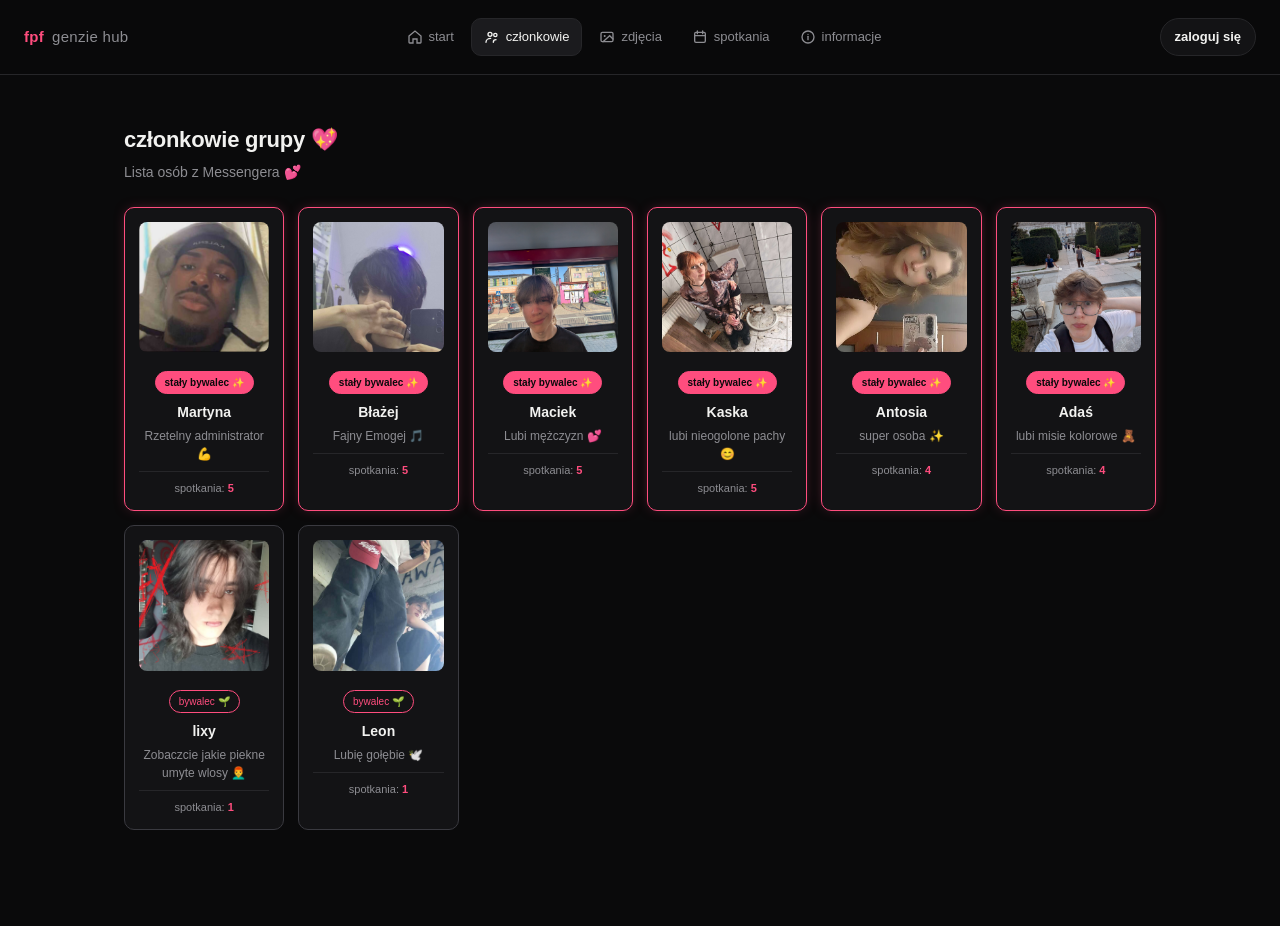
==== czlonkowie.html @ f15c3393 "Change member name from 'Antoni' to 'Leon'" ====
<!DOCTYPE html>
<html lang="pl">
<head>
<meta charset="UTF-8">
<meta name="viewport" content="width=device-width, initial-scale=1.0">
<title>Członkowie — Genzie Hub</title>
<link rel="stylesheet" href="main.css">
</head>
<body oncontextmenu="return false" ondragstart="return false">
  <div id="kod-modal" onclick="zamknijKodModal()">
    <div class="kod-box" onclick="event.stopPropagation()">
      <h3><svg viewBox="0 0 24 24" fill="none" stroke="currentColor" stroke-width="2" stroke-linecap="round"><rect x="5" y="11" width="14" height="10" rx="2"/><path d="M8 11V8a4 4 0 0 1 8 0v3"/></svg> zablokowane</h3>
      <p>Wpisz kod, żeby zobaczyć to zdjęcie.</p>
      <input type="text" id="kod-input" maxlength="4" inputmode="numeric" placeholder="••••" onkeydown="if(event.key==='Enter') sprawdzKod()">
      <div class="kod-error" id="kod-error"></div>
      <div class="kod-btns">
        <button class="btn-anuluj" onclick="zamknijKodModal()">anuluj</button>
        <button class="btn-ok" onclick="sprawdzKod()">odblokuj</button>
      </div>
    </div>
  </div>

  <div id="lightbox" onclick="closeLightbox()">
    <img id="lightbox-img" src="" onclick="event.stopPropagation()" oncontextmenu="return false" draggable="false">
  </div>

  <div class="topbar" id="topbar">
    <div class="logo"><span class="logo-mark">fpf</span><span class="logo-name">genzie hub</span></div>
    <div class="nav-pills" id="navPills">
      <a href="index.html" class="nav-link"><svg viewBox="0 0 24 24" fill="none" stroke="currentColor" stroke-width="2" stroke-linecap="round"><path d="M3 10.5L12 3l9 7.5V20a1 1 0 0 1-1 1h-5v-6H9v6H4a1 1 0 0 1-1-1z"/></svg>start</a>
      <a href="czlonkowie.html" class="nav-link active"><svg viewBox="0 0 24 24" fill="none" stroke="currentColor" stroke-width="2" stroke-linecap="round"><circle cx="9" cy="8" r="3"/><circle cx="17" cy="9" r="2.5"/><path d="M3 20c0-3.3 3.1-6 7-6"/><path d="M14 20c0-2.2 1.8-4 4-4"/></svg>członkowie</a>
      <a href="galeria.html" class="nav-link"><svg viewBox="0 0 24 24" fill="none" stroke="currentColor" stroke-width="2" stroke-linecap="round"><rect x="3" y="5" width="18" height="14" rx="2"/><circle cx="8.5" cy="10.5" r="1.5" fill="currentColor" stroke="none"/><path d="M21 15l-5-5L6 19"/></svg>zdjęcia</a>
      <a href="spotkania.html" class="nav-link"><svg viewBox="0 0 24 24" fill="none" stroke="currentColor" stroke-width="2" stroke-linecap="round"><rect x="4" y="5" width="16" height="15" rx="2"/><path d="M8 3v4M16 3v4M4 10h16"/></svg>spotkania</a>
      <a href="informacje.html" class="nav-link"><svg viewBox="0 0 24 24" fill="none" stroke="currentColor" stroke-width="2" stroke-linecap="round"><circle cx="12" cy="12" r="9"/><path d="M12 11v5"/><circle cx="12" cy="8" r="1" fill="currentColor" stroke="none"/></svg>informacje</a>
    </div>
    <span id="auth-pill" class="auth-pill">zaloguj się</span>
  </div>

  <div class="page-wrap">

    <div id="kim-jestesmy" class="page page-content active gated-page">
      <h2>członkowie grupy 💖</h2>
      <p>Lista osób z Messengera 💕</p>
      <div id="gated-real-content">
        <!-- Liczba w <strong> pod każdą osobą to liczba spotkań — zmień ręcznie na właściwą -->
        <div class="members-grid">
        <div class="member-card">
          <img src="osoba1.jpg" alt="Członek" draggable="false" onerror="this.src='data:image/svg+xml;charset=UTF-8,%3Csvg%20xmlns%3D%22http%3A%2F%2Fwww.w3.org%2F2000%2Fsvg%22%20width%3D%22150%22%20height%3D%22150%22%3E%3Crect%20width%3D%22150%22%20height%3D%22150%22%20fill%3D%22%236df0c2%22%2F%3E%3Ctext%20x%3D%2250%25%22%20y%3D%2250%25%22%20dominant-baseline%3D%22middle%22%20text-anchor%3D%22middle%22%20fill%3D%22%232b1642%22%20font-size%3D%2240%22%3E%3F%3C%2Ftext%3E%3C%2Fsvg%3E'">
          <h3>Martyna</h3>
          <p>Rzetelny administrator 💪</p>
          <p class="meeting-count">spotkania: <strong>5</strong></p>
        </div>
        <div class="member-card">
          <img src="osoba2.jpg" alt="Członek" draggable="false" onerror="this.src='data:image/svg+xml;charset=UTF-8,%3Csvg%20xmlns%3D%22http%3A%2F%2Fwww.w3.org%2F2000%2Fsvg%22%20width%3D%22150%22%20height%3D%22150%22%3E%3Crect%20width%3D%22150%22%20height%3D%22150%22%20fill%3D%22%236df0c2%22%2F%3E%3Ctext%20x%3D%2250%25%22%20y%3D%2250%25%22%20dominant-baseline%3D%22middle%22%20text-anchor%3D%22middle%22%20fill%3D%22%232b1642%22%20font-size%3D%2240%22%3E%3F%3C%2Ftext%3E%3C%2Fsvg%3E'">
          <h3>Błażej</h3>
          <p>Fajny Emogej 🎵</p>
          <p class="meeting-count">spotkania: <strong>5</strong></p>
        </div>
        <div class="member-card">
          <img src="osoba3.jpg" alt="Członek" draggable="false" onerror="this.src='data:image/svg+xml;charset=UTF-8,%3Csvg%20xmlns%3D%22http%3A%2F%2Fwww.w3.org%2F2000%2Fsvg%22%20width%3D%22150%22%20height%3D%22150%22%3E%3Crect%20width%3D%22150%22%20height%3D%22150%22%20fill%3D%22%236df0c2%22%2F%3E%3Ctext%20x%3D%2250%25%22%20y%3D%2250%25%22%20dominant-baseline%3D%22middle%22%20text-anchor%3D%22middle%22%20fill%3D%22%232b1642%22%20font-size%3D%2240%22%3E%3F%3C%2Ftext%3E%3C%2Fsvg%3E'">
          <h3>Antosia</h3>
          <p>super osoba ✨</p>
          <p class="meeting-count">spotkania: <strong>4</strong></p>
        </div>
        <div class="member-card">
          <img src="osoba4.jpg" alt="Członek" draggable="false" onerror="this.src='data:image/svg+xml;charset=UTF-8,%3Csvg%20xmlns%3D%22http%3A%2F%2Fwww.w3.org%2F2000%2Fsvg%22%20width%3D%22150%22%20height%3D%22150%22%3E%3Crect%20width%3D%22150%22%20height%3D%22150%22%20fill%3D%22%236df0c2%22%2F%3E%3Ctext%20x%3D%2250%25%22%20y%3D%2250%25%22%20dominant-baseline%3D%22middle%22%20text-anchor%3D%22middle%22%20fill%3D%22%232b1642%22%20font-size%3D%2240%22%3E%3F%3C%2Ftext%3E%3C%2Fsvg%3E'">
          <h3>Adaś</h3>
          <p>lubi misie kolorowe 🧸</p>
          <p class="meeting-count">spotkania: <strong>4</strong></p>
        </div>
        <div class="member-card">
          <img src="osoba5.jpg" alt="Członek" draggable="false" onerror="this.src='data:image/svg+xml;charset=UTF-8,%3Csvg%20xmlns%3D%22http%3A%2F%2Fwww.w3.org%2F2000%2Fsvg%22%20width%3D%22150%22%20height%3D%22150%22%3E%3Crect%20width%3D%22150%22%20height%3D%22150%22%20fill%3D%22%236df0c2%22%2F%3E%3Ctext%20x%3D%2250%25%22%20y%3D%2250%25%22%20dominant-baseline%3D%22middle%22%20text-anchor%3D%22middle%22%20fill%3D%22%232b1642%22%20font-size%3D%2240%22%3E%3F%3C%2Ftext%3E%3C%2Fsvg%3E'">
          <h3>Maciek</h3>
          <p>Lubi mężczyzn 💕</p>
          <p class="meeting-count">spotkania: <strong>5</strong></p>
        </div>
        <div class="member-card">
          <img src="osoba6.jpg" alt="Członek" draggable="false" onerror="this.src='data:image/svg+xml;charset=UTF-8,%3Csvg%20xmlns%3D%22http%3A%2F%2Fwww.w3.org%2F2000%2Fsvg%22%20width%3D%22150%22%20height%3D%22150%22%3E%3Crect%20width%3D%22150%22%20height%3D%22150%22%20fill%3D%22%236df0c2%22%2F%3E%3Ctext%20x%3D%2250%25%22%20y%3D%2250%25%22%20dominant-baseline%3D%22middle%22%20text-anchor%3D%22middle%22%20fill%3D%22%232b1642%22%20font-size%3D%2240%22%3E%3F%3C%2Ftext%3E%3C%2Fsvg%3E'">
          <h3>Kaska</h3>
          <p>lubi nieogolone pachy 😊</p>
          <p class="meeting-count">spotkania: <strong>5</strong></p>
        </div>
        <div class="member-card">
          <img src="osoba7.jpg" alt="Członek" draggable="false" onerror="this.src='data:image/svg+xml;charset=UTF-8,%3Csvg%20xmlns%3D%22http%3A%2F%2Fwww.w3.org%2F2000%2Fsvg%22%20width%3D%22150%22%20height%3D%22150%22%3E%3Crect%20width%3D%22150%22%20height%3D%22150%22%20fill%3D%22%236df0c2%22%2F%3E%3Ctext%20x%3D%2250%25%22%20y%3D%2250%25%22%20dominant-baseline%3D%22middle%22%20text-anchor%3D%22middle%22%20fill%3D%22%232b1642%22%20font-size%3D%2240%22%3E%3F%3C%2Ftext%3E%3C%2Fsvg%3E'">
          <h3>lixy</h3>
          <p>Zobaczcie jakie piekne umyte wlosy 👨‍🦰</p>
          <p class="meeting-count">spotkania: <strong>1</strong></p>
        </div>
        <div class="member-card">
          <img src="osoba8.jpg" alt="Członek" draggable="false" onerror="this.src='data:image/svg+xml;charset=UTF-8,%3Csvg%20xmlns%3D%22http%3A%2F%2Fwww.w3.org%2F2000%2Fsvg%22%20width%3D%22150%22%20height%3D%22150%22%3E%3Crect%20width%3D%22150%22%20height%3D%22150%22%20fill%3D%22%236df0c2%22%2F%3E%3Ctext%20x%3D%2250%25%22%20y%3D%2250%25%22%20dominant-baseline%3D%22middle%22%20text-anchor%3D%22middle%22%20fill%3D%22%232b1642%22%20font-size%3D%2240%22%3E%3F%3C%2Ftext%3E%3C%2Fsvg%3E'">
          <h3>Leon</h3>
          <p>Lubię gołębie 🕊️</p>
          <p class="meeting-count">spotkania: <strong>1</strong></p>
        </div>
        </div>
      </div>
    </div>

  </div>

  <script>
    const topbar = document.getElementById('topbar');
    const SCROLL_THRESHOLD = 40;

    function updateTopbarOnScroll(){
      if (window.scrollY > SCROLL_THRESHOLD) {
        topbar.classList.add('collapsed');
      } else {
        topbar.classList.remove('collapsed');
      }
    }
    window.addEventListener('scroll', updateTopbarOnScroll, { passive: true });
    updateTopbarOnScroll();

    // ---- rangi zależne od liczby spotkań: im więcej, tym dziwniej ----
    const RANGI = [
      { min: 0,  klasa: 'tier-0', tytul: null },
      { min: 1,  klasa: 'tier-1', tytul: 'bywalec 🌱' },
      { min: 3,  klasa: 'tier-2', tytul: 'stały bywalec ✨' },
      { min: 6,  klasa: 'tier-3', tytul: 'weteran 🔥' },
      { min: 10, klasa: 'tier-4', tytul: 'legenda grupy 👑' },
      { min: 15, klasa: 'tier-5', tytul: 'istota ponadwymiarowa 👽' },
    ];

    function ustalRange(liczba) {
      let wynik = RANGI[0];
      for (const r of RANGI) if (liczba >= r.min) wynik = r;
      return wynik;
    }

    // ---- sortowanie: najwięcej spotkań na początku, najmniej na końcu ----
    const membersGrid = document.querySelector('.members-grid');
    if (membersGrid) {
      const posortowaneKarty = Array.from(membersGrid.querySelectorAll('.member-card')).sort((a, b) => {
        const la = parseInt(a.querySelector('.meeting-count strong')?.textContent, 10) || 0;
        const lb = parseInt(b.querySelector('.meeting-count strong')?.textContent, 10) || 0;
        return lb - la; // malejąco
      });
      posortowaneKarty.forEach(card => membersGrid.appendChild(card));
    }

    document.querySelectorAll('.member-card').forEach(card => {
      const strong = card.querySelector('.meeting-count strong');
      const liczba = strong ? (parseInt(strong.textContent, 10) || 0) : 0;
      const ranga = ustalRange(liczba);
      card.classList.add(ranga.klasa);
      if (ranga.tytul) {
        const badge = document.createElement('span');
        badge.className = 'badge';
        badge.textContent = ranga.tytul;
        card.querySelector('h3').insertAdjacentElement('beforebegin', badge);
      }
    });

    document.querySelectorAll('img').forEach(img => {
      img.setAttribute('draggable', 'false');
      img.addEventListener('contextmenu', e => e.preventDefault());
      img.addEventListener('dragstart', e => e.preventDefault());
    });

    document.addEventListener('contextmenu', function(e){
      if (e.target.tagName === 'IMG') e.preventDefault();
    });

    document.addEventListener('keydown', function(e){
      if ((e.ctrlKey || e.metaKey) && (e.key === 's' || e.key === 'S' || e.key === 'u' || e.key === 'U')) {
        e.preventDefault();
      }
    });

    // ---- kółko ładowania na zdjęciach, dopóki się nie wczytają ----
    function dodajSpinnery(root) {
      (root || document).querySelectorAll('img:not([data-spinner-done])').forEach(img => {
        img.setAttribute('data-spinner-done', '1');
        if (img.complete && img.naturalWidth > 0) return;
        const wrap = document.createElement('span');
        wrap.className = 'img-spin-wrap';
        img.parentNode.insertBefore(wrap, img);
        const spin = document.createElement('span');
        spin.className = 'img-spin';
        wrap.appendChild(spin);
        wrap.appendChild(img);
        img.classList.add('img-fading');
        function gotowe(){
          spin.remove();
          img.classList.add('img-loaded');
        }
        img.addEventListener('load', gotowe, { once: true });
        img.addEventListener('error', gotowe, { once: true });
      });
    }
    dodajSpinnery();
  </script>
  <script src="https://cdn.jsdelivr.net/npm/@supabase/supabase-js@2"></script>
  <script src="supabase-config.js"></script>
  <script src="auth.js"></script>
</body>
</html>
---- main.css ----
/* ===== Genzie Hub — minimal / black ===== */

:root{
  --bg: #0a0a0b;
  --surface: #131315;
  --surface-2: #1b1b1e;
  --line: #262629;
  --text: #f2f2f0;
  --muted: #8d8d92;
  --accent: #ff4d7e;
  --accent-dim: #7a2740;
  --radius: 10px;
  --maxw: 1080px;
}

*{ box-sizing: border-box; }

html{ color-scheme: dark; }

body{
  margin: 0;
  background: var(--bg);
  color: var(--text);
  font-family: -apple-system, BlinkMacSystemFont, "Segoe UI", Roboto, "Helvetica Neue", Arial, sans-serif;
  -webkit-font-smoothing: antialiased;
  line-height: 1.5;
}

a{ color: inherit; text-decoration: none; }
ul{ padding-left: 1.2em; }

/* ---------- topbar ---------- */
.topbar{
  position: sticky;
  top: 0;
  z-index: 40;
  display: flex;
  align-items: center;
  justify-content: space-between;
  gap: 16px;
  padding: 18px 24px;
  background: rgba(10,10,11,.85);
  backdrop-filter: blur(8px);
  border-bottom: 1px solid var(--line);
  transition: padding .2s ease;
}
.topbar.collapsed{ padding: 10px 24px; }

.logo{
  font-weight: 700;
  font-size: 15px;
  letter-spacing: .02em;
  display: flex;
  align-items: baseline;
  gap: 8px;
  white-space: nowrap;
}
.logo .logo-mark{
  color: var(--accent);
  font-weight: 800;
}
.logo .logo-name{ color: var(--muted); font-weight: 500; }

.nav-pills{
  display: flex;
  align-items: center;
  gap: 4px;
  flex-wrap: wrap;
}
.nav-link{
  display: flex;
  align-items: center;
  gap: 6px;
  padding: 8px 12px;
  border-radius: var(--radius);
  font-size: 13px;
  color: var(--muted);
  border: 1px solid transparent;
}
.nav-link svg{ width: 16px; height: 16px; flex-shrink: 0; }
.nav-link:hover{ color: var(--text); background: var(--surface); }
.nav-link.active{
  color: var(--text);
  background: var(--surface-2);
  border-color: var(--line);
}
.nav-link.locked{ opacity: .5; }
.nav-link.locked svg{ opacity: .7; }

/* auth pill */
.auth-pill{
  padding: 8px 14px;
  border-radius: 999px;
  font-size: 13px;
  font-weight: 600;
  border: 1px solid var(--line);
  background: var(--surface);
  cursor: pointer;
  color: var(--text);
  white-space: nowrap;
}
.auth-pill:hover{ border-color: var(--accent); }
.auth-pill.logged-in{
  display: flex;
  align-items: center;
  gap: 8px;
  color: var(--muted);
}
.auth-pill.logged-in .who{ color: var(--text); }
.auth-pill .pfp{
  width: 20px;
  height: 20px;
  border-radius: 50%;
  object-fit: cover;
  flex-shrink: 0;
}
.auth-pill .logout-x{
  color: var(--muted);
  font-weight: 500;
  border-left: 1px solid var(--line);
  padding-left: 8px;
  margin-left: 2px;
}
.auth-pill .logout-x:hover{ color: var(--accent); }

/* ---------- layout ---------- */
.page-wrap{
  max-width: var(--maxw);
  margin: 0 auto;
  padding: 48px 24px 96px;
}
.page{ display: none; }
.page.active{ display: block; }

h2{
  font-size: 22px;
  margin: 0 0 6px;
  letter-spacing: -.01em;
}
.page-content p{ color: var(--muted); margin: 0 0 24px; font-size: 14px; }

/* ---------- home bento ---------- */
.bento{
  display: grid;
  grid-template-columns: repeat(6, 1fr);
  gap: 14px;
}
.tile{
  position: relative;
  grid-column: span 3;
  background: linear-gradient(180deg, var(--surface), var(--surface-2));
  border: 1px solid var(--line);
  border-radius: 16px;
  padding: 22px;
  display: flex;
  flex-direction: column;
  gap: 12px;
  min-height: 130px;
  cursor: pointer;
  overflow: hidden;
  transition: border-color .2s ease, transform .2s ease, box-shadow .2s ease;
}
.tile::before{
  content: "";
  position: absolute;
  inset: 0;
  background: radial-gradient(120px 80px at 15% 0%, rgba(255,77,126,.16), transparent 70%);
  opacity: 0;
  transition: opacity .2s ease;
  pointer-events: none;
}
.tile:hover{
  border-color: var(--accent);
  transform: translateY(-3px);
  box-shadow: 0 10px 26px -12px rgba(255,77,126,.45);
}
.tile:hover::before{ opacity: 1; }
.tile:active{ transform: translateY(-1px) scale(.99); }

.tile .icon-wrap{
  width: 40px;
  height: 40px;
  padding: 9px;
  border-radius: 12px;
  background: rgba(255,77,126,.12);
  color: var(--accent);
  box-sizing: border-box;
}
.tile .icon-wrap svg{ width: 100%; height: 100%; }
.tile .label{ font-weight: 700; font-size: 15px; letter-spacing: -.01em; }
.tile .sub{ font-size: 12px; color: var(--muted); }

/* akcenty kolorystyczne per platforma, żeby kafelki nie były identyczne */
.tile-g4 .icon-wrap{ background: rgba(43,87,151,.18); color: #6ea8ff; }
.tile-g5 .icon-wrap{
  background: linear-gradient(135deg, rgba(131,58,180,.2), rgba(253,29,29,.2));
  color: #ff6fa3;
}
.tile-g6 .icon-wrap{ background: rgba(255,255,255,.12); color: #f2f2f0; }
.tile-g7 .icon-wrap{ background: rgba(34,197,94,.16); color: #4ade80; }
.tile-g8 .icon-wrap{ background: rgba(255,184,77,.16); color: #ffb84d; }

.tile-g4, .tile-g5, .tile-g6{ grid-column: span 2; }
.tile-g7, .tile-g8{ grid-column: span 3; }

@media (max-width: 720px){
  .bento{ grid-template-columns: repeat(2, 1fr); gap: 12px; }
  .tile{ grid-column: span 2 !important; min-height: 110px; padding: 18px; }
  .tile-g4, .tile-g5, .tile-g6{ grid-column: span 1 !important; }
}

@media (max-width: 480px){
  .bento{ grid-template-columns: 1fr; gap: 10px; }
  .tile{ grid-column: span 1 !important; min-height: auto; padding: 16px; flex-direction: row; align-items: center; }
  .tile-g4, .tile-g5, .tile-g6{ grid-column: span 1 !important; }
  .tile .icon-wrap{ width: 34px; height: 34px; padding: 7px; flex-shrink: 0; }
  .tile .label{ font-size: 14px; }
  .tile .sub{ display: none; }
}

/* ---------- members ---------- */
.members-grid{
  display: grid;
  grid-template-columns: repeat(auto-fill, minmax(150px, 1fr));
  gap: 14px;
}
.member-card{
  background: var(--surface);
  border: 1px solid var(--line);
  border-radius: var(--radius);
  padding: 14px;
  text-align: center;
}
.member-card img{
  width: 100%;
  aspect-ratio: 1;
  object-fit: cover;
  border-radius: 8px;
  margin-bottom: 10px;
  background: var(--surface-2);
}
.member-card h3{ margin: 0 0 4px; font-size: 14px; }
.member-card p{ margin: 0; font-size: 12px; color: var(--muted); }
.member-card .meeting-count{
  margin-top: 8px;
  padding-top: 8px;
  border-top: 1px solid var(--line);
  font-size: 11px;
}
.member-card .meeting-count strong{ color: var(--accent); }

/* ---- rangi wg liczby spotkań: coraz fajniej i coraz dziwniej ---- */
.member-card{ transition: border-color .25s ease, box-shadow .25s ease, transform .2s ease; }
.member-card .badge{
  display: inline-block;
  font-size: 10px;
  padding: 3px 9px;
  border-radius: 999px;
  margin-bottom: 8px;
  border: 1px solid var(--line);
  color: var(--muted);
}

/* tier 1 — 1-2 spotkania: ledwo zauważalne */
.member-card.tier-1{ border-color: #3a3a40; }
.member-card.tier-1 .badge{ border-color: var(--accent); color: var(--accent); }

/* tier 2 — 3-5: wyraźny akcent + poświata */
.member-card.tier-2{
  border-color: var(--accent);
  box-shadow: 0 0 14px -5px rgba(255,77,126,.5);
}
.member-card.tier-2 .badge{
  background: var(--accent); color: #0a0a0b; border-color: var(--accent); font-weight: 700;
}

/* tier 3 — 6-9: gradientowa ramka */
.member-card.tier-3{
  border: 1px solid transparent;
  background:
    linear-gradient(var(--surface), var(--surface)) padding-box,
    linear-gradient(135deg, var(--accent), #ffb84d) border-box;
  box-shadow: 0 0 20px -6px rgba(255,77,126,.6);
}
.member-card.tier-3 .badge{
  background: linear-gradient(135deg, var(--accent), #ffb84d);
  color: #0a0a0b; font-weight: 700; border: none;
}

/* tier 4 — 10-14: pulsujący glow, kilka kolorów */
.member-card.tier-4{
  border: 1px solid transparent;
  background:
    linear-gradient(var(--surface), var(--surface)) padding-box,
    linear-gradient(135deg, #ff4d7e, #7c5cff, #4dd0ff) border-box;
  animation: tier4-pulse 3s ease-in-out infinite;
}
@keyframes tier4-pulse{
  0%, 100% { box-shadow: 0 0 22px -6px rgba(124,92,255,.65); }
  50%      { box-shadow: 0 0 32px -4px rgba(255,77,126,.75); }
}
.member-card.tier-4 .badge{
  background: linear-gradient(135deg, #ff4d7e, #7c5cff, #4dd0ff);
  color: #0a0a0b; font-weight: 800; border: none;
}

/* tier 5 — 15+: pełny chaos, animowany gradient, hover-wobble */
.member-card.tier-5{
  border: 1px solid transparent;
  background:
    linear-gradient(var(--surface), var(--surface)) padding-box,
    linear-gradient(115deg, #ff4d7e, #ffe14d, #4dd0ff, #7c5cff, #ff4d7e) border-box;
  background-size: 100% 100%, 300% 300%;
  animation: tier5-shift 5s linear infinite;
  box-shadow: 0 0 36px -4px rgba(255,77,126,.8);
}
@keyframes tier5-shift{
  0%   { background-position: 0 0, 0% 50%; }
  50%  { background-position: 0 0, 100% 50%; }
  100% { background-position: 0 0, 0% 50%; }
}
.member-card.tier-5:hover{ transform: rotate(-1deg) scale(1.02); }
.member-card.tier-5 .badge{
  background: linear-gradient(115deg, #ff4d7e, #ffe14d, #4dd0ff, #7c5cff);
  background-size: 300% 300%;
  animation: tier5-shift 5s linear infinite;
  color: #0a0a0b; font-weight: 800; border: none;
}
.member-card.tier-5 h3::after{ content: " 👑"; }

@media (prefers-reduced-motion: reduce){
  .member-card.tier-4, .member-card.tier-5, .member-card.tier-5 .badge{ animation: none; }
}

/* ---------- spinner ładowania zdjęć ---------- */
.img-spin-wrap{
  position: relative;
  display: block;
}
img.img-fading{
  opacity: 0;
  transition: opacity .25s ease;
}
img.img-fading.img-loaded{ opacity: 1; }
.img-spin{
  position: absolute;
  inset: 0;
  display: flex;
  align-items: center;
  justify-content: center;
  background: var(--surface-2);
  border-radius: inherit;
}
.img-spin::after{
  content: "";
  width: 24px;
  height: 24px;
  border: 3px solid var(--line);
  border-top-color: var(--accent);
  border-radius: 50%;
  animation: img-spin-rotate .8s linear infinite;
}
@keyframes img-spin-rotate{ to{ transform: rotate(360deg); } }
.member-card .img-spin-wrap{ border-radius: 8px; overflow: hidden; margin-bottom: 10px; }
.member-card .img-spin-wrap img{ margin-bottom: 0; }
.polaroid .img-spin-wrap{ border-radius: inherit; overflow: hidden; }

/* ---------- gallery ---------- */
.cat-filters{
  display: flex;
  gap: 8px;
  margin-bottom: 20px;
  flex-wrap: wrap;
}
.cat-btn{
  padding: 7px 14px;
  border-radius: 999px;
  font-size: 12px;
  border: 1px solid var(--line);
  color: var(--muted);
  cursor: pointer;
}
.cat-btn:hover{ color: var(--text); }
.cat-btn.active{
  background: var(--accent);
  color: #0a0a0b;
  border-color: var(--accent);
  font-weight: 700;
}

.gallery-grid{
  display: grid;
  grid-template-columns: repeat(auto-fill, minmax(160px, 1fr));
  gap: 14px;
}
.polaroid{
  position: relative;
  background: var(--surface);
  border: 1px solid var(--line);
  border-radius: var(--radius);
  overflow: hidden;
  cursor: pointer;
}
.polaroid.hidden{ display: none; }
.polaroid img{
  width: 100%;
  aspect-ratio: 4/5;
  object-fit: cover;
  display: block;
  background: var(--surface-2);
}
.polaroid .tag{
  display: block;
  padding: 8px 10px;
  font-size: 11px;
  color: var(--muted);
}
.polaroid .lock-overlay{
  position: absolute;
  inset: 0;
  display: none;
  flex-direction: column;
  align-items: center;
  justify-content: center;
  gap: 6px;
  background: rgba(10,10,11,.82);
  color: var(--muted);
  font-size: 11px;
  backdrop-filter: blur(3px);
}
.polaroid[data-blokada="y"] .lock-overlay{ display: flex; }
.polaroid[data-blokada="y"].odblokowane .lock-overlay{ display: none; }
.lock-icon{ width: 20px; height: 20px; }
.lock-icon svg{ width: 100%; height: 100%; }

/* gallery lock screen (needs login) */
.gallery-lock-screen{
  border: 1px dashed var(--line);
  border-radius: var(--radius);
  padding: 48px 24px;
  text-align: center;
  color: var(--muted);
}
.gallery-lock-screen .lock-icon{ width: 28px; height: 28px; margin: 0 auto 14px; color: var(--accent); }
.gallery-lock-screen button{
  margin-top: 16px;
  padding: 10px 20px;
  border-radius: 999px;
  border: 1px solid var(--accent);
  background: transparent;
  color: var(--accent);
  font-weight: 600;
  cursor: pointer;
  font-size: 13px;
}
.gallery-lock-screen button:hover{ background: var(--accent); color: #0a0a0b; }

/* ---------- spotkania / rsvp ---------- */
.meetings-list{
  display: flex;
  flex-direction: column;
  gap: 14px;
  max-width: 460px;
}
.rsvp-card{
  background: var(--surface);
  border: 1px solid var(--line);
  border-radius: var(--radius);
  padding: 18px;
}
.rsvp-head h3{
  margin: 0 0 2px;
  font-size: 16px;
}
.rsvp-head p{
  margin: 0 0 14px;
  font-size: 12px;
  color: var(--muted);
}
.rsvp-choice{
  display: flex;
  gap: 8px;
  margin-bottom: 12px;
}
.rsvp-btn{
  flex: 1;
  padding: 10px;
  border-radius: 8px;
  border: 1px solid var(--line);
  background: transparent;
  color: var(--text);
  font-size: 13px;
  font-weight: 600;
  cursor: pointer;
  transition: border-color .15s ease, background-color .15s ease;
}
.rsvp-btn.selected.tak{ background: var(--accent); border-color: var(--accent); color: #0a0a0b; }
.rsvp-btn.selected.nie{ background: var(--surface-2); border-color: var(--muted); color: var(--text); }
.rsvp-time-row{
  display: flex;
  align-items: center;
  gap: 10px;
  margin-bottom: 12px;
  font-size: 13px;
  color: var(--muted);
}
.rsvp-time-row input[type="time"]{
  padding: 8px 10px;
  border-radius: 8px;
  border: 1px solid var(--line);
  background: var(--bg);
  color: var(--text);
  font-size: 13px;
}
.rsvp-save{
  padding: 9px 16px;
  border-radius: 8px;
  border: 1px solid var(--accent);
  background: transparent;
  color: var(--accent);
  font-weight: 700;
  font-size: 13px;
  cursor: pointer;
}
.rsvp-save:hover{ background: var(--accent); color: #0a0a0b; }
.rsvp-save:disabled{ opacity: .5; cursor: default; }
.rsvp-status{
  margin-top: 10px;
  font-size: 12px;
  color: var(--muted);
  min-height: 16px;
}
.rsvp-status.ok{ color: var(--accent); }

.rsvp-attendees{
  margin-top: 14px;
  padding-top: 12px;
  border-top: 1px solid var(--line);
}
.attendees-tytul{
  font-size: 11.5px;
  font-weight: 700;
  text-transform: uppercase;
  letter-spacing: .04em;
  color: var(--accent);
  margin: 8px 0 4px;
}
.attendees-tytul:first-child{ margin-top: 0; }
.attendees-tytul.nie{ color: var(--muted); }
.attendees-lista{
  list-style: none;
  margin: 0;
  padding: 0;
  display: flex;
  flex-wrap: wrap;
  gap: 6px;
}
.attendees-lista li{
  font-size: 12.5px;
  background: var(--surface-2);
  border: 1px solid var(--line);
  border-radius: 100px;
  padding: 4px 10px;
  color: var(--text);
}
.attendees-lista.nie li{ color: var(--muted); opacity: .8; }
.attendees-brak{
  font-size: 12px;
  color: var(--muted);
  font-style: italic;
}

/* ---------- modals (kod + login) ---------- */
#kod-modal, #login-modal{
  position: fixed;
  inset: 0;
  z-index: 100;
  display: none;
  align-items: center;
  justify-content: center;
  background: rgba(0,0,0,.7);
  padding: 20px;
}
.kod-box, .login-box{
  width: 100%;
  max-width: 320px;
  background: var(--surface);
  border: 1px solid var(--line);
  border-radius: var(--radius);
  padding: 24px;
}
.kod-box h3, .login-box h3{
  display: flex;
  align-items: center;
  gap: 8px;
  margin: 0 0 6px;
  font-size: 15px;
}
.kod-box h3 svg, .login-box h3 svg{ width: 18px; height: 18px; color: var(--accent); }
.kod-box p, .login-box p{ margin: 0 0 16px; font-size: 12px; color: var(--muted); }

.kod-box input, .login-box input{
  width: 100%;
  padding: 10px 12px;
  border-radius: 8px;
  border: 1px solid var(--line);
  background: var(--bg);
  color: var(--text);
  font-size: 14px;
  margin-bottom: 10px;
}
.kod-box input:focus, .login-box input:focus{ outline: none; border-color: var(--accent); }
.kod-box input{ text-align: center; letter-spacing: 6px; }

.kod-error, .login-error{
  font-size: 12px;
  color: var(--accent);
  min-height: 16px;
  margin-bottom: 6px;
}

.kod-btns, .login-btns{ display: flex; gap: 8px; margin-top: 4px; }
.btn-anuluj, .btn-ok, .login-btns button{
  flex: 1;
  padding: 10px;
  border-radius: 8px;
  border: 1px solid var(--line);
  background: transparent;
  color: var(--text);
  font-size: 13px;
  cursor: pointer;
}
.btn-ok, .login-btns .btn-primary{
  background: var(--accent);
  border-color: var(--accent);
  color: #0a0a0b;
  font-weight: 700;
}

/* ---------- lightbox ---------- */
#lightbox{
  position: fixed;
  inset: 0;
  z-index: 90;
  display: none;
  align-items: center;
  justify-content: center;
  background: rgba(0,0,0,.9);
  padding: 24px;
}
#lightbox img{
  max-width: 100%;
  max-height: 100%;
  border-radius: 8px;
}

/* ---------- misc ---------- */
.sparkle{ display: none; } /* removed for a lighter, calmer page */

/* ---------- responsywność ogólna ---------- */
@media (max-width: 720px){
  .page-wrap{ padding: 32px 16px 72px; }

  .topbar{
    padding: 14px 16px;
    flex-wrap: wrap;
    row-gap: 10px;
  }
  .topbar.collapsed{ padding: 8px 16px; }

  .nav-pills{
    order: 3;
    width: 100%;
    flex-wrap: nowrap;
    overflow-x: auto;
    -webkit-overflow-scrolling: touch;
    gap: 6px;
    padding-bottom: 2px;
    scrollbar-width: none;
  }
  .nav-pills::-webkit-scrollbar{ display: none; }
  .nav-link{ flex-shrink: 0; white-space: nowrap; }

  .logo{ order: 1; }
  .auth-pill{ order: 2; margin-left: auto; }

  .members-grid{ grid-template-columns: repeat(auto-fill, minmax(120px, 1fr)); gap: 10px; }
  .gallery-grid{ grid-template-columns: repeat(auto-fill, minmax(130px, 1fr)); gap: 10px; }

  .kod-box, .login-box{ max-width: 92vw; padding: 20px; }
}

@media (max-width: 420px){
  h2{ font-size: 19px; }
  .members-grid{ grid-template-columns: repeat(2, 1fr); }
  .gallery-grid{ grid-template-columns: repeat(2, 1fr); }
}
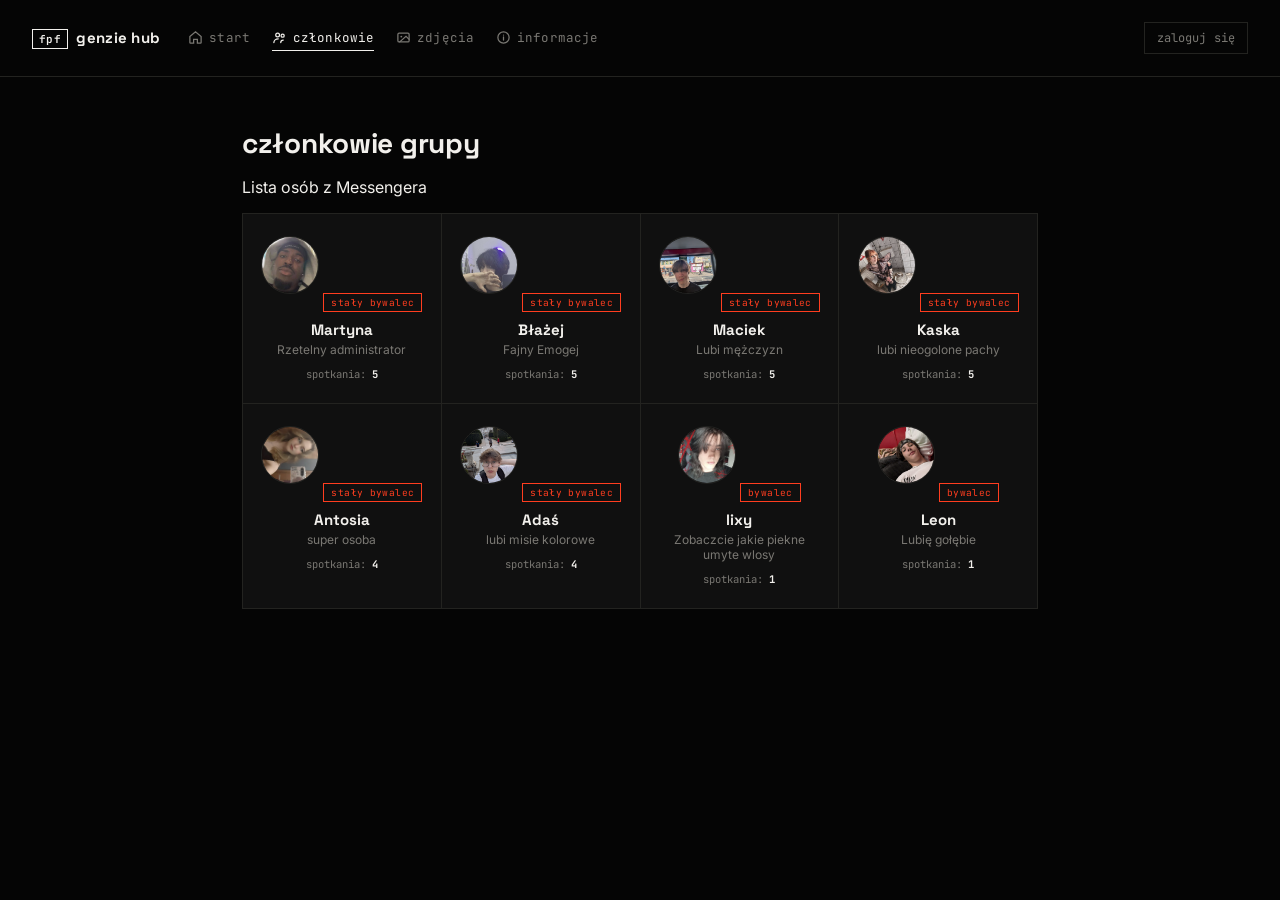
==== commit 298fa7e7: "Add files via upload" ====
--- a/czlonkowie.html
+++ b/czlonkowie.html
@@ -30,7 +30,6 @@
       <a href="index.html" class="nav-link"><svg viewBox="0 0 24 24" fill="none" stroke="currentColor" stroke-width="2" stroke-linecap="round"><path d="M3 10.5L12 3l9 7.5V20a1 1 0 0 1-1 1h-5v-6H9v6H4a1 1 0 0 1-1-1z"/></svg>start</a>
       <a href="czlonkowie.html" class="nav-link active"><svg viewBox="0 0 24 24" fill="none" stroke="currentColor" stroke-width="2" stroke-linecap="round"><circle cx="9" cy="8" r="3"/><circle cx="17" cy="9" r="2.5"/><path d="M3 20c0-3.3 3.1-6 7-6"/><path d="M14 20c0-2.2 1.8-4 4-4"/></svg>członkowie</a>
       <a href="galeria.html" class="nav-link"><svg viewBox="0 0 24 24" fill="none" stroke="currentColor" stroke-width="2" stroke-linecap="round"><rect x="3" y="5" width="18" height="14" rx="2"/><circle cx="8.5" cy="10.5" r="1.5" fill="currentColor" stroke="none"/><path d="M21 15l-5-5L6 19"/></svg>zdjęcia</a>
-      <a href="spotkania.html" class="nav-link"><svg viewBox="0 0 24 24" fill="none" stroke="currentColor" stroke-width="2" stroke-linecap="round"><rect x="4" y="5" width="16" height="15" rx="2"/><path d="M8 3v4M16 3v4M4 10h16"/></svg>spotkania</a>
       <a href="informacje.html" class="nav-link"><svg viewBox="0 0 24 24" fill="none" stroke="currentColor" stroke-width="2" stroke-linecap="round"><circle cx="12" cy="12" r="9"/><path d="M12 11v5"/><circle cx="12" cy="8" r="1" fill="currentColor" stroke="none"/></svg>informacje</a>
     </div>
     <span id="auth-pill" class="auth-pill">zaloguj się</span>
@@ -39,57 +38,57 @@
   <div class="page-wrap">
 
     <div id="kim-jestesmy" class="page page-content active gated-page">
-      <h2>członkowie grupy 💖</h2>
-      <p>Lista osób z Messengera 💕</p>
+      <h2>członkowie grupy</h2>
+      <p>Lista osób z Messengera</p>
       <div id="gated-real-content">
         <!-- Liczba w <strong> pod każdą osobą to liczba spotkań — zmień ręcznie na właściwą -->
         <div class="members-grid">
         <div class="member-card">
-          <img src="osoba1.jpg" alt="Członek" draggable="false" onerror="this.src='data:image/svg+xml;charset=UTF-8,%3Csvg%20xmlns%3D%22http%3A%2F%2Fwww.w3.org%2F2000%2Fsvg%22%20width%3D%22150%22%20height%3D%22150%22%3E%3Crect%20width%3D%22150%22%20height%3D%22150%22%20fill%3D%22%236df0c2%22%2F%3E%3Ctext%20x%3D%2250%25%22%20y%3D%2250%25%22%20dominant-baseline%3D%22middle%22%20text-anchor%3D%22middle%22%20fill%3D%22%232b1642%22%20font-size%3D%2240%22%3E%3F%3C%2Ftext%3E%3C%2Fsvg%3E'">
+          <img src="osoba1.jpg" alt="Członek" draggable="false" onerror="this.src='data:image/svg+xml;charset=UTF-8,%3Csvg%20xmlns%3D%22http%3A%2F%2Fwww.w3.org%2F2000%2Fsvg%22%20width%3D%22150%22%20height%3D%22150%22%3E%3Crect%20width%3D%22150%22%20height%3D%22150%22%20fill%3D%22%23101010%22%2F%3E%3Ctext%20x%3D%2250%25%22%20y%3D%2250%25%22%20dominant-baseline%3D%22middle%22%20text-anchor%3D%22middle%22%20fill%3D%22%23f2f0ec%22%20font-size%3D%2240%22%3E%3F%3C%2Ftext%3E%3C%2Fsvg%3E'">
           <h3>Martyna</h3>
-          <p>Rzetelny administrator 💪</p>
+          <p>Rzetelny administrator</p>
           <p class="meeting-count">spotkania: <strong>5</strong></p>
         </div>
         <div class="member-card">
-          <img src="osoba2.jpg" alt="Członek" draggable="false" onerror="this.src='data:image/svg+xml;charset=UTF-8,%3Csvg%20xmlns%3D%22http%3A%2F%2Fwww.w3.org%2F2000%2Fsvg%22%20width%3D%22150%22%20height%3D%22150%22%3E%3Crect%20width%3D%22150%22%20height%3D%22150%22%20fill%3D%22%236df0c2%22%2F%3E%3Ctext%20x%3D%2250%25%22%20y%3D%2250%25%22%20dominant-baseline%3D%22middle%22%20text-anchor%3D%22middle%22%20fill%3D%22%232b1642%22%20font-size%3D%2240%22%3E%3F%3C%2Ftext%3E%3C%2Fsvg%3E'">
+          <img src="osoba2.jpg" alt="Członek" draggable="false" onerror="this.src='data:image/svg+xml;charset=UTF-8,%3Csvg%20xmlns%3D%22http%3A%2F%2Fwww.w3.org%2F2000%2Fsvg%22%20width%3D%22150%22%20height%3D%22150%22%3E%3Crect%20width%3D%22150%22%20height%3D%22150%22%20fill%3D%22%23101010%22%2F%3E%3Ctext%20x%3D%2250%25%22%20y%3D%2250%25%22%20dominant-baseline%3D%22middle%22%20text-anchor%3D%22middle%22%20fill%3D%22%23f2f0ec%22%20font-size%3D%2240%22%3E%3F%3C%2Ftext%3E%3C%2Fsvg%3E'">
           <h3>Błażej</h3>
-          <p>Fajny Emogej 🎵</p>
+          <p>Fajny Emogej</p>
           <p class="meeting-count">spotkania: <strong>5</strong></p>
         </div>
         <div class="member-card">
-          <img src="osoba3.jpg" alt="Członek" draggable="false" onerror="this.src='data:image/svg+xml;charset=UTF-8,%3Csvg%20xmlns%3D%22http%3A%2F%2Fwww.w3.org%2F2000%2Fsvg%22%20width%3D%22150%22%20height%3D%22150%22%3E%3Crect%20width%3D%22150%22%20height%3D%22150%22%20fill%3D%22%236df0c2%22%2F%3E%3Ctext%20x%3D%2250%25%22%20y%3D%2250%25%22%20dominant-baseline%3D%22middle%22%20text-anchor%3D%22middle%22%20fill%3D%22%232b1642%22%20font-size%3D%2240%22%3E%3F%3C%2Ftext%3E%3C%2Fsvg%3E'">
+          <img src="osoba3.jpg" alt="Członek" draggable="false" onerror="this.src='data:image/svg+xml;charset=UTF-8,%3Csvg%20xmlns%3D%22http%3A%2F%2Fwww.w3.org%2F2000%2Fsvg%22%20width%3D%22150%22%20height%3D%22150%22%3E%3Crect%20width%3D%22150%22%20height%3D%22150%22%20fill%3D%22%23101010%22%2F%3E%3Ctext%20x%3D%2250%25%22%20y%3D%2250%25%22%20dominant-baseline%3D%22middle%22%20text-anchor%3D%22middle%22%20fill%3D%22%23f2f0ec%22%20font-size%3D%2240%22%3E%3F%3C%2Ftext%3E%3C%2Fsvg%3E'">
           <h3>Antosia</h3>
-          <p>super osoba ✨</p>
+          <p>super osoba</p>
           <p class="meeting-count">spotkania: <strong>4</strong></p>
         </div>
         <div class="member-card">
-          <img src="osoba4.jpg" alt="Członek" draggable="false" onerror="this.src='data:image/svg+xml;charset=UTF-8,%3Csvg%20xmlns%3D%22http%3A%2F%2Fwww.w3.org%2F2000%2Fsvg%22%20width%3D%22150%22%20height%3D%22150%22%3E%3Crect%20width%3D%22150%22%20height%3D%22150%22%20fill%3D%22%236df0c2%22%2F%3E%3Ctext%20x%3D%2250%25%22%20y%3D%2250%25%22%20dominant-baseline%3D%22middle%22%20text-anchor%3D%22middle%22%20fill%3D%22%232b1642%22%20font-size%3D%2240%22%3E%3F%3C%2Ftext%3E%3C%2Fsvg%3E'">
+          <img src="osoba4.jpg" alt="Członek" draggable="false" onerror="this.src='data:image/svg+xml;charset=UTF-8,%3Csvg%20xmlns%3D%22http%3A%2F%2Fwww.w3.org%2F2000%2Fsvg%22%20width%3D%22150%22%20height%3D%22150%22%3E%3Crect%20width%3D%22150%22%20height%3D%22150%22%20fill%3D%22%23101010%22%2F%3E%3Ctext%20x%3D%2250%25%22%20y%3D%2250%25%22%20dominant-baseline%3D%22middle%22%20text-anchor%3D%22middle%22%20fill%3D%22%23f2f0ec%22%20font-size%3D%2240%22%3E%3F%3C%2Ftext%3E%3C%2Fsvg%3E'">
           <h3>Adaś</h3>
-          <p>lubi misie kolorowe 🧸</p>
+          <p>lubi misie kolorowe</p>
           <p class="meeting-count">spotkania: <strong>4</strong></p>
         </div>
         <div class="member-card">
-          <img src="osoba5.jpg" alt="Członek" draggable="false" onerror="this.src='data:image/svg+xml;charset=UTF-8,%3Csvg%20xmlns%3D%22http%3A%2F%2Fwww.w3.org%2F2000%2Fsvg%22%20width%3D%22150%22%20height%3D%22150%22%3E%3Crect%20width%3D%22150%22%20height%3D%22150%22%20fill%3D%22%236df0c2%22%2F%3E%3Ctext%20x%3D%2250%25%22%20y%3D%2250%25%22%20dominant-baseline%3D%22middle%22%20text-anchor%3D%22middle%22%20fill%3D%22%232b1642%22%20font-size%3D%2240%22%3E%3F%3C%2Ftext%3E%3C%2Fsvg%3E'">
+          <img src="osoba5.jpg" alt="Członek" draggable="false" onerror="this.src='data:image/svg+xml;charset=UTF-8,%3Csvg%20xmlns%3D%22http%3A%2F%2Fwww.w3.org%2F2000%2Fsvg%22%20width%3D%22150%22%20height%3D%22150%22%3E%3Crect%20width%3D%22150%22%20height%3D%22150%22%20fill%3D%22%23101010%22%2F%3E%3Ctext%20x%3D%2250%25%22%20y%3D%2250%25%22%20dominant-baseline%3D%22middle%22%20text-anchor%3D%22middle%22%20fill%3D%22%23f2f0ec%22%20font-size%3D%2240%22%3E%3F%3C%2Ftext%3E%3C%2Fsvg%3E'">
           <h3>Maciek</h3>
-          <p>Lubi mężczyzn 💕</p>
+          <p>Lubi mężczyzn</p>
           <p class="meeting-count">spotkania: <strong>5</strong></p>
         </div>
         <div class="member-card">
-          <img src="osoba6.jpg" alt="Członek" draggable="false" onerror="this.src='data:image/svg+xml;charset=UTF-8,%3Csvg%20xmlns%3D%22http%3A%2F%2Fwww.w3.org%2F2000%2Fsvg%22%20width%3D%22150%22%20height%3D%22150%22%3E%3Crect%20width%3D%22150%22%20height%3D%22150%22%20fill%3D%22%236df0c2%22%2F%3E%3Ctext%20x%3D%2250%25%22%20y%3D%2250%25%22%20dominant-baseline%3D%22middle%22%20text-anchor%3D%22middle%22%20fill%3D%22%232b1642%22%20font-size%3D%2240%22%3E%3F%3C%2Ftext%3E%3C%2Fsvg%3E'">
+          <img src="osoba6.jpg" alt="Członek" draggable="false" onerror="this.src='data:image/svg+xml;charset=UTF-8,%3Csvg%20xmlns%3D%22http%3A%2F%2Fwww.w3.org%2F2000%2Fsvg%22%20width%3D%22150%22%20height%3D%22150%22%3E%3Crect%20width%3D%22150%22%20height%3D%22150%22%20fill%3D%22%23101010%22%2F%3E%3Ctext%20x%3D%2250%25%22%20y%3D%2250%25%22%20dominant-baseline%3D%22middle%22%20text-anchor%3D%22middle%22%20fill%3D%22%23f2f0ec%22%20font-size%3D%2240%22%3E%3F%3C%2Ftext%3E%3C%2Fsvg%3E'">
           <h3>Kaska</h3>
-          <p>lubi nieogolone pachy 😊</p>
+          <p>lubi nieogolone pachy</p>
           <p class="meeting-count">spotkania: <strong>5</strong></p>
         </div>
         <div class="member-card">
-          <img src="osoba7.jpg" alt="Członek" draggable="false" onerror="this.src='data:image/svg+xml;charset=UTF-8,%3Csvg%20xmlns%3D%22http%3A%2F%2Fwww.w3.org%2F2000%2Fsvg%22%20width%3D%22150%22%20height%3D%22150%22%3E%3Crect%20width%3D%22150%22%20height%3D%22150%22%20fill%3D%22%236df0c2%22%2F%3E%3Ctext%20x%3D%2250%25%22%20y%3D%2250%25%22%20dominant-baseline%3D%22middle%22%20text-anchor%3D%22middle%22%20fill%3D%22%232b1642%22%20font-size%3D%2240%22%3E%3F%3C%2Ftext%3E%3C%2Fsvg%3E'">
+          <img src="osoba7.jpg" alt="Członek" draggable="false" onerror="this.src='data:image/svg+xml;charset=UTF-8,%3Csvg%20xmlns%3D%22http%3A%2F%2Fwww.w3.org%2F2000%2Fsvg%22%20width%3D%22150%22%20height%3D%22150%22%3E%3Crect%20width%3D%22150%22%20height%3D%22150%22%20fill%3D%22%23101010%22%2F%3E%3Ctext%20x%3D%2250%25%22%20y%3D%2250%25%22%20dominant-baseline%3D%22middle%22%20text-anchor%3D%22middle%22%20fill%3D%22%23f2f0ec%22%20font-size%3D%2240%22%3E%3F%3C%2Ftext%3E%3C%2Fsvg%3E'">
           <h3>lixy</h3>
-          <p>Zobaczcie jakie piekne umyte wlosy 👨‍🦰</p>
+          <p>Zobaczcie jakie piekne umyte wlosy</p>
           <p class="meeting-count">spotkania: <strong>1</strong></p>
         </div>
         <div class="member-card">
-          <img src="osoba8.jpg" alt="Członek" draggable="false" onerror="this.src='data:image/svg+xml;charset=UTF-8,%3Csvg%20xmlns%3D%22http%3A%2F%2Fwww.w3.org%2F2000%2Fsvg%22%20width%3D%22150%22%20height%3D%22150%22%3E%3Crect%20width%3D%22150%22%20height%3D%22150%22%20fill%3D%22%236df0c2%22%2F%3E%3Ctext%20x%3D%2250%25%22%20y%3D%2250%25%22%20dominant-baseline%3D%22middle%22%20text-anchor%3D%22middle%22%20fill%3D%22%232b1642%22%20font-size%3D%2240%22%3E%3F%3C%2Ftext%3E%3C%2Fsvg%3E'">
+          <img src="osoba8.jpg" alt="Członek" draggable="false" onerror="this.src='data:image/svg+xml;charset=UTF-8,%3Csvg%20xmlns%3D%22http%3A%2F%2Fwww.w3.org%2F2000%2Fsvg%22%20width%3D%22150%22%20height%3D%22150%22%3E%3Crect%20width%3D%22150%22%20height%3D%22150%22%20fill%3D%22%23101010%22%2F%3E%3Ctext%20x%3D%2250%25%22%20y%3D%2250%25%22%20dominant-baseline%3D%22middle%22%20text-anchor%3D%22middle%22%20fill%3D%22%23f2f0ec%22%20font-size%3D%2240%22%3E%3F%3C%2Ftext%3E%3C%2Fsvg%3E'">
           <h3>Leon</h3>
-          <p>Lubię gołębie 🕊️</p>
+          <p>Lubię gołębie</p>
           <p class="meeting-count">spotkania: <strong>1</strong></p>
         </div>
         </div>
@@ -115,11 +114,11 @@
     // ---- rangi zależne od liczby spotkań: im więcej, tym dziwniej ----
     const RANGI = [
       { min: 0,  klasa: 'tier-0', tytul: null },
-      { min: 1,  klasa: 'tier-1', tytul: 'bywalec 🌱' },
-      { min: 3,  klasa: 'tier-2', tytul: 'stały bywalec ✨' },
-      { min: 6,  klasa: 'tier-3', tytul: 'weteran 🔥' },
-      { min: 10, klasa: 'tier-4', tytul: 'legenda grupy 👑' },
-      { min: 15, klasa: 'tier-5', tytul: 'istota ponadwymiarowa 👽' },
+      { min: 1,  klasa: 'tier-1', tytul: 'bywalec' },
+      { min: 3,  klasa: 'tier-2', tytul: 'stały bywalec' },
+      { min: 6,  klasa: 'tier-3', tytul: 'weteran' },
+      { min: 10, klasa: 'tier-4', tytul: 'legenda grupy' },
+      { min: 15, klasa: 'tier-5', tytul: 'istota ponadwymiarowa' },
     ];
 
     function ustalRange(liczba) {
--- a/main.css
+++ b/main.css
@@ -1,552 +1,424 @@
-/* ===== Genzie Hub — minimal / black ===== */
+/* =========================================================
+   GENZIE HUB — "Rejestr" (minimal) theme
+   Zasada: biały papier, jedna cienka linia, mono-etykiety,
+   zero cieni/gradientów/zaokrągleń. Jeden akcent koloru,
+   używany wyłącznie do stanów (aktywne / zablokowane / błąd).
+   ========================================================= */
+
+@import url('https://fonts.googleapis.com/css2?family=Space+Grotesk:wght@500;600;700&family=Inter:wght@400;500;600&family=JetBrains+Mono:wght@400;500;600&display=swap');
 
 :root{
-  --bg: #0a0a0b;
-  --surface: #131315;
-  --surface-2: #1b1b1e;
-  --line: #262629;
-  --text: #f2f2f0;
-  --muted: #8d8d92;
-  --accent: #ff4d7e;
-  --accent-dim: #7a2740;
-  --radius: 10px;
-  --maxw: 1080px;
+  --bg: #050505;
+  --panel: #101010;
+  --ink: #f2f0ec;
+  --muted: #7a7873;
+  --line: #232320;
+  --accent: #ff3d1f;
+  --radius: 0px;
 }
 
 *{ box-sizing: border-box; }
-
-html{ color-scheme: dark; }
+html, body{ height: 100%; }
 
 body{
   margin: 0;
+  font-family: 'Inter', sans-serif;
+  color: var(--ink);
   background: var(--bg);
-  color: var(--text);
-  font-family: -apple-system, BlinkMacSystemFont, "Segoe UI", Roboto, "Helvetica Neue", Arial, sans-serif;
+  min-height: 100vh;
+  -webkit-tap-highlight-color: transparent;
   -webkit-font-smoothing: antialiased;
-  line-height: 1.5;
-}
-
-a{ color: inherit; text-decoration: none; }
-ul{ padding-left: 1.2em; }
-
-/* ---------- topbar ---------- */
+}
+
+::selection{ background: var(--ink); color: var(--bg); }
+
+a{ color: inherit; }
+
+/* ================= TOPBAR ================= */
 .topbar{
   position: sticky;
   top: 0;
-  z-index: 40;
-  display: flex;
-  align-items: center;
-  justify-content: space-between;
-  gap: 16px;
-  padding: 18px 24px;
-  background: rgba(10,10,11,.85);
-  backdrop-filter: blur(8px);
+  z-index: 20;
+  display: flex;
+  align-items: center;
+  gap: 28px;
+  padding: 22px 32px;
+  background: var(--bg);
   border-bottom: 1px solid var(--line);
   transition: padding .2s ease;
 }
-.topbar.collapsed{ padding: 10px 24px; }
+.topbar.collapsed{ padding: 13px 32px; }
 
 .logo{
+  display: flex;
+  align-items: baseline;
+  gap: 8px;
+  font-family: 'Space Grotesk', sans-serif;
   font-weight: 700;
   font-size: 15px;
   letter-spacing: .02em;
-  display: flex;
-  align-items: baseline;
+  white-space: nowrap;
+}
+.logo-mark{
+  font-family: 'JetBrains Mono', monospace;
+  font-size: 11px;
+  font-weight: 600;
+  padding: 2px 6px;
+  border: 1px solid var(--ink);
+  letter-spacing: .04em;
+}
+.logo-name{ text-transform: lowercase; }
+
+.nav-pills{
+  display: flex;
+  align-items: center;
+  gap: 22px;
+  flex: 1;
+  overflow-x: auto;
+}
+.nav-link{
+  display: flex;
+  align-items: center;
+  gap: 6px;
+  font-family: 'JetBrains Mono', monospace;
+  font-size: 12.5px;
+  text-transform: lowercase;
+  letter-spacing: .01em;
+  color: var(--muted);
+  text-decoration: none;
+  white-space: nowrap;
+  padding: 4px 0;
+  border-bottom: 1px solid transparent;
+  transition: color .12s ease, border-color .12s ease;
+}
+.nav-link svg{ width: 15px; height: 15px; flex-shrink: 0; }
+.nav-link:hover{ color: var(--ink); }
+.nav-link.active{ color: var(--ink); border-bottom-color: var(--ink); }
+
+.auth-pill{
+  font-family: 'JetBrains Mono', monospace;
+  font-size: 12px;
+  letter-spacing: .01em;
+  color: var(--muted);
+  border: 1px solid var(--line);
+  padding: 7px 12px;
+  cursor: pointer;
+  white-space: nowrap;
+  display: flex;
+  align-items: center;
   gap: 8px;
-  white-space: nowrap;
-}
-.logo .logo-mark{
-  color: var(--accent);
-  font-weight: 800;
-}
-.logo .logo-name{ color: var(--muted); font-weight: 500; }
-
-.nav-pills{
-  display: flex;
-  align-items: center;
-  gap: 4px;
-  flex-wrap: wrap;
-}
-.nav-link{
-  display: flex;
-  align-items: center;
-  gap: 6px;
-  padding: 8px 12px;
-  border-radius: var(--radius);
-  font-size: 13px;
-  color: var(--muted);
-  border: 1px solid transparent;
-}
-.nav-link svg{ width: 16px; height: 16px; flex-shrink: 0; }
-.nav-link:hover{ color: var(--text); background: var(--surface); }
-.nav-link.active{
-  color: var(--text);
-  background: var(--surface-2);
-  border-color: var(--line);
-}
-.nav-link.locked{ opacity: .5; }
-.nav-link.locked svg{ opacity: .7; }
-
-/* auth pill */
-.auth-pill{
-  padding: 8px 14px;
-  border-radius: 999px;
-  font-size: 13px;
-  font-weight: 600;
-  border: 1px solid var(--line);
-  background: var(--surface);
-  cursor: pointer;
-  color: var(--text);
-  white-space: nowrap;
-}
-.auth-pill:hover{ border-color: var(--accent); }
-.auth-pill.logged-in{
-  display: flex;
-  align-items: center;
-  gap: 8px;
-  color: var(--muted);
-}
-.auth-pill.logged-in .who{ color: var(--text); }
+  transition: border-color .12s ease, color .12s ease;
+}
+.auth-pill:hover{ border-color: var(--ink); color: var(--ink); }
+.auth-pill.logged-in{ color: var(--ink); border-color: var(--ink); cursor: default; }
 .auth-pill .pfp{
-  width: 20px;
-  height: 20px;
+  width: 18px; height: 18px;
   border-radius: 50%;
   object-fit: cover;
-  flex-shrink: 0;
-}
+}
+.auth-pill .who{ font-weight: 600; }
 .auth-pill .logout-x{
   color: var(--muted);
-  font-weight: 500;
-  border-left: 1px solid var(--line);
-  padding-left: 8px;
-  margin-left: 2px;
+  text-decoration: underline;
+  text-underline-offset: 2px;
+  cursor: pointer;
 }
 .auth-pill .logout-x:hover{ color: var(--accent); }
 
-/* ---------- layout ---------- */
+/* ================= LAYOUT ================= */
 .page-wrap{
-  max-width: var(--maxw);
+  max-width: 860px;
   margin: 0 auto;
-  padding: 48px 24px 96px;
+  padding: 0 32px;
 }
 .page{ display: none; }
 .page.active{ display: block; }
-
-h2{
-  font-size: 22px;
-  margin: 0 0 6px;
+.page-content{ display: none; }
+.page-content.active{ display: block; }
+
+.page-wrap h2{
+  font-family: 'Space Grotesk', sans-serif;
+  font-size: 28px;
+  font-weight: 700;
   letter-spacing: -.01em;
-}
-.page-content p{ color: var(--muted); margin: 0 0 24px; font-size: 14px; }
-
-/* ---------- home bento ---------- */
+  margin: 48px 0 6px;
+}
+.page-wrap > p{
+  font-size: 14px;
+  color: var(--muted);
+  margin: 0 0 36px;
+}
+
+#spotkania{
+  border-top: 1px solid var(--line);
+  padding-top: 8px;
+}
+#spotkania h2, #spotkania > p{ margin-left: 0; }
+
+/* ================= HOMEPAGE: BENTO MOSAIC ================= */
 .bento{
   display: grid;
-  grid-template-columns: repeat(6, 1fr);
-  gap: 14px;
+  grid-template-columns: repeat(4, 1fr);
+  grid-auto-rows: 128px;
+  gap: 1px;
+  background: var(--line);
+  border: 1px solid var(--line);
+  margin: 40px 0 60px;
 }
 .tile{
+  display: flex;
+  flex-direction: column;
+  justify-content: flex-end;
+  gap: 3px;
+  padding: 18px;
+  background: var(--panel);
+  text-decoration: none;
+  color: var(--ink);
+  cursor: pointer;
   position: relative;
-  grid-column: span 3;
-  background: linear-gradient(180deg, var(--surface), var(--surface-2));
-  border: 1px solid var(--line);
-  border-radius: 16px;
-  padding: 22px;
-  display: flex;
-  flex-direction: column;
-  gap: 12px;
-  min-height: 130px;
-  cursor: pointer;
   overflow: hidden;
-  transition: border-color .2s ease, transform .2s ease, box-shadow .2s ease;
-}
-.tile::before{
-  content: "";
-  position: absolute;
-  inset: 0;
-  background: radial-gradient(120px 80px at 15% 0%, rgba(255,77,126,.16), transparent 70%);
-  opacity: 0;
-  transition: opacity .2s ease;
-  pointer-events: none;
-}
-.tile:hover{
-  border-color: var(--accent);
-  transform: translateY(-3px);
-  box-shadow: 0 10px 26px -12px rgba(255,77,126,.45);
-}
-.tile:hover::before{ opacity: 1; }
-.tile:active{ transform: translateY(-1px) scale(.99); }
-
+  transition: background-color .15s ease;
+}
+.tile:hover{ background: #171715; }
+.tile:hover .icon-wrap{ border-color: var(--accent); color: var(--accent); }
 .tile .icon-wrap{
-  width: 40px;
-  height: 40px;
-  padding: 9px;
-  border-radius: 12px;
-  background: rgba(255,77,126,.12);
-  color: var(--accent);
-  box-sizing: border-box;
-}
-.tile .icon-wrap svg{ width: 100%; height: 100%; }
-.tile .label{ font-weight: 700; font-size: 15px; letter-spacing: -.01em; }
-.tile .sub{ font-size: 12px; color: var(--muted); }
-
-/* akcenty kolorystyczne per platforma, żeby kafelki nie były identyczne */
-.tile-g4 .icon-wrap{ background: rgba(43,87,151,.18); color: #6ea8ff; }
-.tile-g5 .icon-wrap{
-  background: linear-gradient(135deg, rgba(131,58,180,.2), rgba(253,29,29,.2));
-  color: #ff6fa3;
-}
-.tile-g6 .icon-wrap{ background: rgba(255,255,255,.12); color: #f2f2f0; }
-.tile-g7 .icon-wrap{ background: rgba(34,197,94,.16); color: #4ade80; }
-.tile-g8 .icon-wrap{ background: rgba(255,184,77,.16); color: #ffb84d; }
-
-.tile-g4, .tile-g5, .tile-g6{ grid-column: span 2; }
-.tile-g7, .tile-g8{ grid-column: span 3; }
-
-@media (max-width: 720px){
-  .bento{ grid-template-columns: repeat(2, 1fr); gap: 12px; }
-  .tile{ grid-column: span 2 !important; min-height: 110px; padding: 18px; }
-  .tile-g4, .tile-g5, .tile-g6{ grid-column: span 1 !important; }
-}
-
-@media (max-width: 480px){
-  .bento{ grid-template-columns: 1fr; gap: 10px; }
-  .tile{ grid-column: span 1 !important; min-height: auto; padding: 16px; flex-direction: row; align-items: center; }
-  .tile-g4, .tile-g5, .tile-g6{ grid-column: span 1 !important; }
-  .tile .icon-wrap{ width: 34px; height: 34px; padding: 7px; flex-shrink: 0; }
-  .tile .label{ font-size: 14px; }
-  .tile .sub{ display: none; }
-}
-
-/* ---------- members ---------- */
-.members-grid{
-  display: grid;
-  grid-template-columns: repeat(auto-fill, minmax(150px, 1fr));
-  gap: 14px;
-}
-.member-card{
-  background: var(--surface);
-  border: 1px solid var(--line);
-  border-radius: var(--radius);
-  padding: 14px;
+  width: 30px; height: 30px;
+  margin-bottom: auto;
+  flex-shrink: 0;
+  display: flex; align-items: center; justify-content: center;
+  border: 1px solid var(--line);
+  transition: border-color .15s ease, color .15s ease;
+}
+.tile .icon-wrap svg{ width: 15px; height: 15px; }
+.tile .label{
+  font-family: 'Space Grotesk', sans-serif;
+  font-weight: 600;
+  font-size: 15px;
+}
+.tile .sub{
+  font-family: 'JetBrains Mono', monospace;
+  font-size: 10.5px;
+  color: var(--muted);
+}
+
+/* mozaika: różne rozmiary kafelków */
+.tile-g3{ grid-column: span 2; grid-row: span 2; }
+.tile-g8{ grid-column: span 2; grid-row: span 2; }
+.tile-g4{ grid-column: span 2; }
+.tile-g7{ grid-column: span 2; }
+.tile-g5{ grid-column: span 1; }
+.tile-g6{ grid-column: span 1; }
+
+.tile-g3 .label, .tile-g8 .label{ font-size: 19px; }
+
+/* ================= GATED LOCK SCREEN ================= */
+.gallery-lock-screen{
+  display: none;
+  border: 1px dashed var(--line);
+  padding: 60px 24px;
   text-align: center;
-}
-.member-card img{
-  width: 100%;
-  aspect-ratio: 1;
-  object-fit: cover;
-  border-radius: 8px;
-  margin-bottom: 10px;
-  background: var(--surface-2);
-}
-.member-card h3{ margin: 0 0 4px; font-size: 14px; }
-.member-card p{ margin: 0; font-size: 12px; color: var(--muted); }
-.member-card .meeting-count{
-  margin-top: 8px;
-  padding-top: 8px;
-  border-top: 1px solid var(--line);
-  font-size: 11px;
-}
-.member-card .meeting-count strong{ color: var(--accent); }
-
-/* ---- rangi wg liczby spotkań: coraz fajniej i coraz dziwniej ---- */
-.member-card{ transition: border-color .25s ease, box-shadow .25s ease, transform .2s ease; }
-.member-card .badge{
-  display: inline-block;
-  font-size: 10px;
-  padding: 3px 9px;
-  border-radius: 999px;
-  margin-bottom: 8px;
-  border: 1px solid var(--line);
-  color: var(--muted);
-}
-
-/* tier 1 — 1-2 spotkania: ledwo zauważalne */
-.member-card.tier-1{ border-color: #3a3a40; }
-.member-card.tier-1 .badge{ border-color: var(--accent); color: var(--accent); }
-
-/* tier 2 — 3-5: wyraźny akcent + poświata */
-.member-card.tier-2{
-  border-color: var(--accent);
-  box-shadow: 0 0 14px -5px rgba(255,77,126,.5);
-}
-.member-card.tier-2 .badge{
-  background: var(--accent); color: #0a0a0b; border-color: var(--accent); font-weight: 700;
-}
-
-/* tier 3 — 6-9: gradientowa ramka */
-.member-card.tier-3{
-  border: 1px solid transparent;
-  background:
-    linear-gradient(var(--surface), var(--surface)) padding-box,
-    linear-gradient(135deg, var(--accent), #ffb84d) border-box;
-  box-shadow: 0 0 20px -6px rgba(255,77,126,.6);
-}
-.member-card.tier-3 .badge{
-  background: linear-gradient(135deg, var(--accent), #ffb84d);
-  color: #0a0a0b; font-weight: 700; border: none;
-}
-
-/* tier 4 — 10-14: pulsujący glow, kilka kolorów */
-.member-card.tier-4{
-  border: 1px solid transparent;
-  background:
-    linear-gradient(var(--surface), var(--surface)) padding-box,
-    linear-gradient(135deg, #ff4d7e, #7c5cff, #4dd0ff) border-box;
-  animation: tier4-pulse 3s ease-in-out infinite;
-}
-@keyframes tier4-pulse{
-  0%, 100% { box-shadow: 0 0 22px -6px rgba(124,92,255,.65); }
-  50%      { box-shadow: 0 0 32px -4px rgba(255,77,126,.75); }
-}
-.member-card.tier-4 .badge{
-  background: linear-gradient(135deg, #ff4d7e, #7c5cff, #4dd0ff);
-  color: #0a0a0b; font-weight: 800; border: none;
-}
-
-/* tier 5 — 15+: pełny chaos, animowany gradient, hover-wobble */
-.member-card.tier-5{
-  border: 1px solid transparent;
-  background:
-    linear-gradient(var(--surface), var(--surface)) padding-box,
-    linear-gradient(115deg, #ff4d7e, #ffe14d, #4dd0ff, #7c5cff, #ff4d7e) border-box;
-  background-size: 100% 100%, 300% 300%;
-  animation: tier5-shift 5s linear infinite;
-  box-shadow: 0 0 36px -4px rgba(255,77,126,.8);
-}
-@keyframes tier5-shift{
-  0%   { background-position: 0 0, 0% 50%; }
-  50%  { background-position: 0 0, 100% 50%; }
-  100% { background-position: 0 0, 0% 50%; }
-}
-.member-card.tier-5:hover{ transform: rotate(-1deg) scale(1.02); }
-.member-card.tier-5 .badge{
-  background: linear-gradient(115deg, #ff4d7e, #ffe14d, #4dd0ff, #7c5cff);
-  background-size: 300% 300%;
-  animation: tier5-shift 5s linear infinite;
-  color: #0a0a0b; font-weight: 800; border: none;
-}
-.member-card.tier-5 h3::after{ content: " 👑"; }
-
-@media (prefers-reduced-motion: reduce){
-  .member-card.tier-4, .member-card.tier-5, .member-card.tier-5 .badge{ animation: none; }
-}
-
-/* ---------- spinner ładowania zdjęć ---------- */
-.img-spin-wrap{
-  position: relative;
-  display: block;
-}
-img.img-fading{
-  opacity: 0;
-  transition: opacity .25s ease;
-}
-img.img-fading.img-loaded{ opacity: 1; }
-.img-spin{
-  position: absolute;
-  inset: 0;
-  display: flex;
-  align-items: center;
-  justify-content: center;
-  background: var(--surface-2);
-  border-radius: inherit;
-}
-.img-spin::after{
-  content: "";
-  width: 24px;
-  height: 24px;
-  border: 3px solid var(--line);
-  border-top-color: var(--accent);
-  border-radius: 50%;
-  animation: img-spin-rotate .8s linear infinite;
-}
-@keyframes img-spin-rotate{ to{ transform: rotate(360deg); } }
-.member-card .img-spin-wrap{ border-radius: 8px; overflow: hidden; margin-bottom: 10px; }
-.member-card .img-spin-wrap img{ margin-bottom: 0; }
-.polaroid .img-spin-wrap{ border-radius: inherit; overflow: hidden; }
-
-/* ---------- gallery ---------- */
+  color: var(--muted);
+  font-size: 13px;
+  margin-top: 10px;
+}
+.gallery-lock-screen .lock-icon{
+  width: 30px; height: 30px;
+  margin: 0 auto 14px;
+  color: var(--ink);
+}
+.gallery-lock-screen .lock-icon svg{ width: 100%; height: 100%; }
+.gallery-lock-screen button{
+  margin-top: 18px;
+  font-family: 'JetBrains Mono', monospace;
+  font-size: 12px;
+  background: var(--ink);
+  color: var(--bg);
+  border: 1px solid var(--ink);
+  padding: 9px 16px;
+  cursor: pointer;
+}
+.gallery-lock-screen button:hover{ background: var(--accent); border-color: var(--accent); }
+
+/* ================= GALERIA ================= */
 .cat-filters{
   display: flex;
-  gap: 8px;
-  margin-bottom: 20px;
-  flex-wrap: wrap;
+  gap: 0;
+  border: 1px solid var(--line);
+  width: fit-content;
+  margin-bottom: 28px;
 }
 .cat-btn{
-  padding: 7px 14px;
-  border-radius: 999px;
-  font-size: 12px;
-  border: 1px solid var(--line);
-  color: var(--muted);
-  cursor: pointer;
-}
-.cat-btn:hover{ color: var(--text); }
-.cat-btn.active{
-  background: var(--accent);
-  color: #0a0a0b;
-  border-color: var(--accent);
-  font-weight: 700;
-}
+  font-family: 'JetBrains Mono', monospace;
+  font-size: 11.5px;
+  text-transform: lowercase;
+  padding: 8px 14px;
+  color: var(--muted);
+  cursor: pointer;
+  border-right: 1px solid var(--line);
+  transition: color .12s ease, background-color .12s ease;
+}
+.cat-btn:last-child{ border-right: none; }
+.cat-btn:hover{ color: var(--ink); }
+.cat-btn.active{ background: var(--ink); color: var(--bg); }
 
 .gallery-grid{
   display: grid;
   grid-template-columns: repeat(auto-fill, minmax(160px, 1fr));
-  gap: 14px;
+  gap: 1px;
+  background: var(--line);
+  border: 1px solid var(--line);
+  margin-bottom: 60px;
 }
 .polaroid{
   position: relative;
-  background: var(--surface);
-  border: 1px solid var(--line);
-  border-radius: var(--radius);
+  background: var(--panel);
+  aspect-ratio: 1;
   overflow: hidden;
-  cursor: pointer;
 }
 .polaroid.hidden{ display: none; }
 .polaroid img{
-  width: 100%;
-  aspect-ratio: 4/5;
+  width: 100%; height: 100%;
   object-fit: cover;
   display: block;
-  background: var(--surface-2);
-}
+  cursor: pointer;
+  filter: grayscale(.15);
+  transition: filter .2s ease, transform .3s ease;
+}
+.polaroid:hover img{ filter: grayscale(0); transform: scale(1.02); }
 .polaroid .tag{
-  display: block;
-  padding: 8px 10px;
-  font-size: 11px;
-  color: var(--muted);
-}
+  position: absolute;
+  left: 0; right: 0; bottom: 0;
+  padding: 6px 8px;
+  font-family: 'JetBrains Mono', monospace;
+  font-size: 10px;
+  color: #fff;
+  background: linear-gradient(to top, rgba(0,0,0,.65), transparent);
+  opacity: 0;
+  transition: opacity .15s ease;
+  pointer-events: none;
+}
+.polaroid:hover .tag{ opacity: 1; }
+
 .polaroid .lock-overlay{
-  position: absolute;
-  inset: 0;
   display: none;
+  position: absolute; inset: 0;
+  background: rgba(18,18,18,.92);
+  color: #fff;
   flex-direction: column;
   align-items: center;
   justify-content: center;
-  gap: 6px;
-  background: rgba(10,10,11,.82);
-  color: var(--muted);
-  font-size: 11px;
-  backdrop-filter: blur(3px);
-}
+  gap: 8px;
+  font-family: 'JetBrains Mono', monospace;
+  font-size: 10.5px;
+  letter-spacing: .05em;
+  text-transform: lowercase;
+  cursor: pointer;
+}
+.polaroid .lock-overlay .lock-icon{ width: 20px; height: 20px; }
+.polaroid .lock-overlay .lock-icon svg{ width: 100%; height: 100%; }
 .polaroid[data-blokada="y"] .lock-overlay{ display: flex; }
 .polaroid[data-blokada="y"].odblokowane .lock-overlay{ display: none; }
-.lock-icon{ width: 20px; height: 20px; }
-.lock-icon svg{ width: 100%; height: 100%; }
-
-/* gallery lock screen (needs login) */
-.gallery-lock-screen{
-  border: 1px dashed var(--line);
-  border-radius: var(--radius);
-  padding: 48px 24px;
-  text-align: center;
-  color: var(--muted);
-}
-.gallery-lock-screen .lock-icon{ width: 28px; height: 28px; margin: 0 auto 14px; color: var(--accent); }
-.gallery-lock-screen button{
-  margin-top: 16px;
-  padding: 10px 20px;
-  border-radius: 999px;
-  border: 1px solid var(--accent);
-  background: transparent;
+
+/* ================= SPOTKANIA / RSVP ================= */
+.meetings-list{
+  display: flex;
+  flex-direction: column;
+  gap: 1px;
+  background: var(--line);
+  border: 1px solid var(--line);
+  margin-bottom: 60px;
+}
+.rsvp-card{
+  background: var(--panel);
+  padding: 26px 24px;
+}
+.rsvp-head h3{
+  font-family: 'Space Grotesk', sans-serif;
+  font-size: 18px;
+  font-weight: 700;
+  margin: 0 0 2px;
+}
+.rsvp-head p{
+  font-family: 'JetBrains Mono', monospace;
+  font-size: 11.5px;
+  color: var(--muted);
+  margin: 0 0 20px;
+}
+.rsvp-choice{
+  display: flex;
+  gap: 0;
+  border: 1px solid var(--line);
+  width: fit-content;
+  margin-bottom: 14px;
+}
+.rsvp-btn{
+  font-family: 'JetBrains Mono', monospace;
+  font-size: 12px;
+  padding: 10px 18px;
+  background: var(--panel);
+  border: none;
+  border-right: 1px solid var(--line);
+  color: var(--ink);
+  cursor: pointer;
+  transition: background-color .12s ease, color .12s ease;
+}
+.rsvp-btn:last-child{ border-right: none; }
+.rsvp-btn:hover{ background: var(--bg); }
+.rsvp-btn.selected.tak{ background: var(--ink); color: var(--bg); }
+.rsvp-btn.selected.nie{ background: var(--accent); color: #fff; }
+
+.rsvp-time-row{
+  display: flex;
+  align-items: center;
+  gap: 10px;
+  margin-bottom: 16px;
+  font-family: 'JetBrains Mono', monospace;
+  font-size: 12px;
+  color: var(--muted);
+}
+.rsvp-time{
+  font-family: 'JetBrains Mono', monospace;
+  font-size: 13px;
+  border: 1px solid var(--line);
+  background: var(--panel);
+  padding: 7px 10px;
+  color: var(--ink);
+}
+
+.rsvp-save{
+  font-family: 'JetBrains Mono', monospace;
+  font-size: 12px;
+  background: var(--ink);
+  color: var(--bg);
+  border: 1px solid var(--ink);
+  padding: 9px 18px;
+  cursor: pointer;
+  margin-bottom: 12px;
+}
+.rsvp-save:hover{ background: var(--accent); border-color: var(--accent); }
+
+.rsvp-status{
+  font-family: 'JetBrains Mono', monospace;
+  font-size: 11.5px;
   color: var(--accent);
-  font-weight: 600;
-  cursor: pointer;
-  font-size: 13px;
-}
-.gallery-lock-screen button:hover{ background: var(--accent); color: #0a0a0b; }
-
-/* ---------- spotkania / rsvp ---------- */
-.meetings-list{
-  display: flex;
-  flex-direction: column;
-  gap: 14px;
-  max-width: 460px;
-}
-.rsvp-card{
-  background: var(--surface);
-  border: 1px solid var(--line);
-  border-radius: var(--radius);
-  padding: 18px;
-}
-.rsvp-head h3{
-  margin: 0 0 2px;
-  font-size: 16px;
-}
-.rsvp-head p{
-  margin: 0 0 14px;
-  font-size: 12px;
-  color: var(--muted);
-}
-.rsvp-choice{
-  display: flex;
-  gap: 8px;
-  margin-bottom: 12px;
-}
-.rsvp-btn{
-  flex: 1;
-  padding: 10px;
-  border-radius: 8px;
-  border: 1px solid var(--line);
-  background: transparent;
-  color: var(--text);
-  font-size: 13px;
-  font-weight: 600;
-  cursor: pointer;
-  transition: border-color .15s ease, background-color .15s ease;
-}
-.rsvp-btn.selected.tak{ background: var(--accent); border-color: var(--accent); color: #0a0a0b; }
-.rsvp-btn.selected.nie{ background: var(--surface-2); border-color: var(--muted); color: var(--text); }
-.rsvp-time-row{
-  display: flex;
-  align-items: center;
-  gap: 10px;
-  margin-bottom: 12px;
-  font-size: 13px;
-  color: var(--muted);
-}
-.rsvp-time-row input[type="time"]{
-  padding: 8px 10px;
-  border-radius: 8px;
-  border: 1px solid var(--line);
-  background: var(--bg);
-  color: var(--text);
-  font-size: 13px;
-}
-.rsvp-save{
-  padding: 9px 16px;
-  border-radius: 8px;
-  border: 1px solid var(--accent);
-  background: transparent;
-  color: var(--accent);
-  font-weight: 700;
-  font-size: 13px;
-  cursor: pointer;
-}
-.rsvp-save:hover{ background: var(--accent); color: #0a0a0b; }
-.rsvp-save:disabled{ opacity: .5; cursor: default; }
-.rsvp-status{
-  margin-top: 10px;
-  font-size: 12px;
-  color: var(--muted);
   min-height: 16px;
-}
-.rsvp-status.ok{ color: var(--accent); }
+  margin-bottom: 18px;
+}
+.rsvp-status.ok{ color: var(--muted); }
 
 .rsvp-attendees{
-  margin-top: 14px;
-  padding-top: 12px;
   border-top: 1px solid var(--line);
+  padding-top: 16px;
 }
 .attendees-tytul{
-  font-size: 11.5px;
-  font-weight: 700;
-  text-transform: uppercase;
+  font-family: 'JetBrains Mono', monospace;
+  font-size: 10.5px;
+  text-transform: lowercase;
   letter-spacing: .04em;
-  color: var(--accent);
-  margin: 8px 0 4px;
-}
-.attendees-tytul:first-child{ margin-top: 0; }
-.attendees-tytul.nie{ color: var(--muted); }
+  color: var(--muted);
+  margin-bottom: 6px;
+}
+.attendees-tytul.nie{ margin-top: 12px; }
 .attendees-lista{
   list-style: none;
   margin: 0;
@@ -557,141 +429,241 @@
 }
 .attendees-lista li{
   font-size: 12.5px;
-  background: var(--surface-2);
-  border: 1px solid var(--line);
-  border-radius: 100px;
-  padding: 4px 10px;
-  color: var(--text);
-}
-.attendees-lista.nie li{ color: var(--muted); opacity: .8; }
+  border: 1px solid var(--line);
+  padding: 4px 9px;
+}
+.attendees-lista.nie li{ color: var(--muted); text-decoration: line-through; }
 .attendees-brak{
+  font-family: 'JetBrains Mono', monospace;
+  font-size: 11.5px;
+  color: var(--muted);
+}
+
+/* ================= CZŁONKOWIE ================= */
+.members-grid{
+  display: grid;
+  grid-template-columns: repeat(auto-fill, minmax(160px, 1fr));
+  gap: 1px;
+  background: var(--line);
+  border: 1px solid var(--line);
+  margin-bottom: 60px;
+}
+.member-card{
+  background: var(--panel);
+  padding: 22px 16px;
+  text-align: center;
+  transition: background-color .15s ease;
+}
+.member-card:hover{ background: #171715; }
+.member-card img{
+  width: 58px; height: 58px;
+  border-radius: 50%;
+  object-fit: cover;
+  border: 1px solid var(--line);
+  margin-bottom: 12px;
+  background: var(--bg);
+  filter: grayscale(.2);
+}
+.member-card h3{
+  font-family: 'Space Grotesk', sans-serif;
+  font-size: 15px;
+  font-weight: 700;
+  margin: 0 0 3px;
+}
+.member-card p{ margin: 0; font-size: 12px; color: var(--muted); }
+.member-card .meeting-count{
+  font-family: 'JetBrains Mono', monospace;
+  font-size: 10.5px;
+  margin-top: 10px;
+  color: var(--muted);
+}
+.member-card .meeting-count strong{ color: var(--ink); }
+
+.badge{
+  display: inline-block;
+  font-family: 'JetBrains Mono', monospace;
+  font-size: 9.5px;
+  text-transform: lowercase;
+  letter-spacing: .04em;
+  color: var(--accent);
+  border: 1px solid var(--accent);
+  padding: 2px 7px;
+  margin-bottom: 8px;
+}
+
+.member-card.tier-4 img, .member-card.tier-5 img{ border-color: var(--accent); }
+.member-card.tier-5{ background: #140b09; }
+
+/* ================= LOGIN MODAL ================= */
+#login-modal{
+  display: none;
+  position: fixed; inset: 0; z-index: 1000;
+  background: rgba(18,18,18,.55);
+  align-items: center; justify-content: center;
+  padding: 20px;
+}
+.login-box{
+  background: var(--panel);
+  border: 1px solid var(--ink);
+  padding: 32px;
+  width: 100%;
+  max-width: 340px;
+}
+.login-box h3{
+  display: flex;
+  align-items: center;
+  gap: 8px;
+  font-family: 'Space Grotesk', sans-serif;
+  font-size: 17px;
+  margin: 0 0 6px;
+}
+.login-box h3 svg{ width: 16px; height: 16px; }
+.login-box p{
+  font-size: 12.5px;
+  color: var(--muted);
+  margin: 0 0 20px;
+}
+.login-box input{
+  width: 100%;
+  font-family: 'JetBrains Mono', monospace;
+  font-size: 13px;
+  border: 1px solid var(--line);
+  background: var(--bg);
+  padding: 11px 12px;
+  margin-bottom: 10px;
+  color: var(--ink);
+}
+.login-box input:focus{ outline: none; border-color: var(--ink); }
+.login-error{
+  font-family: 'JetBrains Mono', monospace;
+  font-size: 11.5px;
+  color: var(--accent);
+  min-height: 14px;
+  margin-bottom: 8px;
+}
+.login-btns{
+  display: flex;
+  gap: 8px;
+  margin-top: 10px;
+}
+.login-btns button{
+  flex: 1;
+  font-family: 'JetBrains Mono', monospace;
   font-size: 12px;
-  color: var(--muted);
-  font-style: italic;
-}
-
-/* ---------- modals (kod + login) ---------- */
-#kod-modal, #login-modal{
-  position: fixed;
+  padding: 10px;
+  border: 1px solid var(--ink);
+  background: var(--panel);
+  color: var(--ink);
+  cursor: pointer;
+}
+.login-btns button.btn-primary{ background: var(--ink); color: var(--bg); }
+.login-btns button:hover{ background: var(--accent); border-color: var(--accent); color: #fff; }
+
+/* ================= KOD MODAL (blokada zdjęcia) ================= */
+#kod-modal{
+  display: none;
+  position: fixed; inset: 0; z-index: 1000;
+  background: rgba(18,18,18,.55);
+  align-items: center; justify-content: center;
+  padding: 20px;
+}
+.kod-box{
+  background: var(--panel);
+  border: 1px solid var(--ink);
+  padding: 32px;
+  width: 100%;
+  max-width: 300px;
+  text-align: center;
+}
+.kod-box h3{
+  display: flex;
+  align-items: center;
+  justify-content: center;
+  gap: 8px;
+  font-family: 'Space Grotesk', sans-serif;
+  font-size: 16px;
+  margin: 0 0 6px;
+}
+.kod-box h3 svg{ width: 15px; height: 15px; }
+.kod-box p{ font-size: 12.5px; color: var(--muted); margin: 0 0 18px; }
+.kod-box input{
+  width: 100%;
+  text-align: center;
+  letter-spacing: .5em;
+  font-family: 'JetBrains Mono', monospace;
+  font-size: 20px;
+  border: 1px solid var(--line);
+  background: var(--bg);
+  padding: 12px;
+  margin-bottom: 10px;
+  color: var(--ink);
+}
+.kod-box input:focus{ outline: none; border-color: var(--ink); }
+.kod-error{
+  font-family: 'JetBrains Mono', monospace;
+  font-size: 11.5px;
+  color: var(--accent);
+  min-height: 14px;
+  margin-bottom: 8px;
+}
+.kod-btns{ display: flex; gap: 8px; }
+.kod-btns button{
+  flex: 1;
+  font-family: 'JetBrains Mono', monospace;
+  font-size: 12px;
+  padding: 10px;
+  border: 1px solid var(--ink);
+  background: var(--panel);
+  cursor: pointer;
+}
+.kod-btns .btn-ok{ background: var(--ink); color: var(--bg); }
+.kod-btns button:hover{ background: var(--accent); border-color: var(--accent); color: #fff; }
+
+/* ================= LIGHTBOX ================= */
+#lightbox{
+  display: none;
+  position: fixed; inset: 0; z-index: 1000;
+  background: rgba(18,18,18,.94);
+  align-items: center; justify-content: center;
+  padding: 20px;
+}
+#lightbox img{
+  max-width: 88%; max-height: 84%;
+  border: 1px solid rgba(255,255,255,.2);
+}
+
+/* ================= IMG SPINNER ================= */
+.img-spin-wrap{ position: relative; display: contents; }
+.img-spin{
+  position: absolute;
   inset: 0;
-  z-index: 100;
-  display: none;
-  align-items: center;
-  justify-content: center;
-  background: rgba(0,0,0,.7);
-  padding: 20px;
-}
-.kod-box, .login-box{
-  width: 100%;
-  max-width: 320px;
-  background: var(--surface);
-  border: 1px solid var(--line);
-  border-radius: var(--radius);
-  padding: 24px;
-}
-.kod-box h3, .login-box h3{
-  display: flex;
-  align-items: center;
-  gap: 8px;
-  margin: 0 0 6px;
-  font-size: 15px;
-}
-.kod-box h3 svg, .login-box h3 svg{ width: 18px; height: 18px; color: var(--accent); }
-.kod-box p, .login-box p{ margin: 0 0 16px; font-size: 12px; color: var(--muted); }
-
-.kod-box input, .login-box input{
-  width: 100%;
-  padding: 10px 12px;
-  border-radius: 8px;
-  border: 1px solid var(--line);
-  background: var(--bg);
-  color: var(--text);
-  font-size: 14px;
-  margin-bottom: 10px;
-}
-.kod-box input:focus, .login-box input:focus{ outline: none; border-color: var(--accent); }
-.kod-box input{ text-align: center; letter-spacing: 6px; }
-
-.kod-error, .login-error{
-  font-size: 12px;
-  color: var(--accent);
-  min-height: 16px;
-  margin-bottom: 6px;
-}
-
-.kod-btns, .login-btns{ display: flex; gap: 8px; margin-top: 4px; }
-.btn-anuluj, .btn-ok, .login-btns button{
-  flex: 1;
-  padding: 10px;
-  border-radius: 8px;
-  border: 1px solid var(--line);
-  background: transparent;
-  color: var(--text);
-  font-size: 13px;
-  cursor: pointer;
-}
-.btn-ok, .login-btns .btn-primary{
-  background: var(--accent);
-  border-color: var(--accent);
-  color: #0a0a0b;
-  font-weight: 700;
-}
-
-/* ---------- lightbox ---------- */
-#lightbox{
-  position: fixed;
-  inset: 0;
-  z-index: 90;
-  display: none;
-  align-items: center;
-  justify-content: center;
-  background: rgba(0,0,0,.9);
-  padding: 24px;
-}
-#lightbox img{
-  max-width: 100%;
-  max-height: 100%;
-  border-radius: 8px;
-}
-
-/* ---------- misc ---------- */
-.sparkle{ display: none; } /* removed for a lighter, calmer page */
-
-/* ---------- responsywność ogólna ---------- */
+  margin: auto;
+  width: 18px; height: 18px;
+  border: 2px solid var(--line);
+  border-top-color: var(--ink);
+  border-radius: 50%;
+  animation: spin .7s linear infinite;
+}
+@keyframes spin{ to{ transform: rotate(360deg); } }
+.img-fading{ opacity: 0; transition: opacity .25s ease; }
+.img-fading.img-loaded{ opacity: 1; }
+
+/* ================= RESPONSYWNOŚĆ ================= */
 @media (max-width: 720px){
-  .page-wrap{ padding: 32px 16px 72px; }
-
-  .topbar{
-    padding: 14px 16px;
-    flex-wrap: wrap;
-    row-gap: 10px;
-  }
-  .topbar.collapsed{ padding: 8px 16px; }
-
-  .nav-pills{
-    order: 3;
-    width: 100%;
-    flex-wrap: nowrap;
-    overflow-x: auto;
-    -webkit-overflow-scrolling: touch;
-    gap: 6px;
-    padding-bottom: 2px;
-    scrollbar-width: none;
-  }
-  .nav-pills::-webkit-scrollbar{ display: none; }
-  .nav-link{ flex-shrink: 0; white-space: nowrap; }
-
-  .logo{ order: 1; }
-  .auth-pill{ order: 2; margin-left: auto; }
-
-  .members-grid{ grid-template-columns: repeat(auto-fill, minmax(120px, 1fr)); gap: 10px; }
-  .gallery-grid{ grid-template-columns: repeat(auto-fill, minmax(130px, 1fr)); gap: 10px; }
-
-  .kod-box, .login-box{ max-width: 92vw; padding: 20px; }
-}
-
-@media (max-width: 420px){
-  h2{ font-size: 19px; }
-  .members-grid{ grid-template-columns: repeat(2, 1fr); }
+  .topbar{ padding: 16px 20px; gap: 16px; flex-wrap: wrap; }
+  .page-wrap{ padding: 0 20px; }
+  .page-wrap h2{ font-size: 23px; margin-top: 36px; }
+  .nav-pills{ order: 3; width: 100%; gap: 14px; }
+  .nav-link{ font-size: 11.5px; }
+}
+
+@media (max-width: 480px){
+  .rsvp-card{ padding: 20px 16px; }
   .gallery-grid{ grid-template-columns: repeat(2, 1fr); }
-}
+  .bento{ grid-template-columns: repeat(2, 1fr); grid-auto-rows: 110px; }
+  .tile-g3, .tile-g8, .tile-g4, .tile-g7{ grid-column: span 2; }
+}
+
+@media (prefers-reduced-motion: reduce){
+  *{ animation: none !important; transition: none !important; }
+}
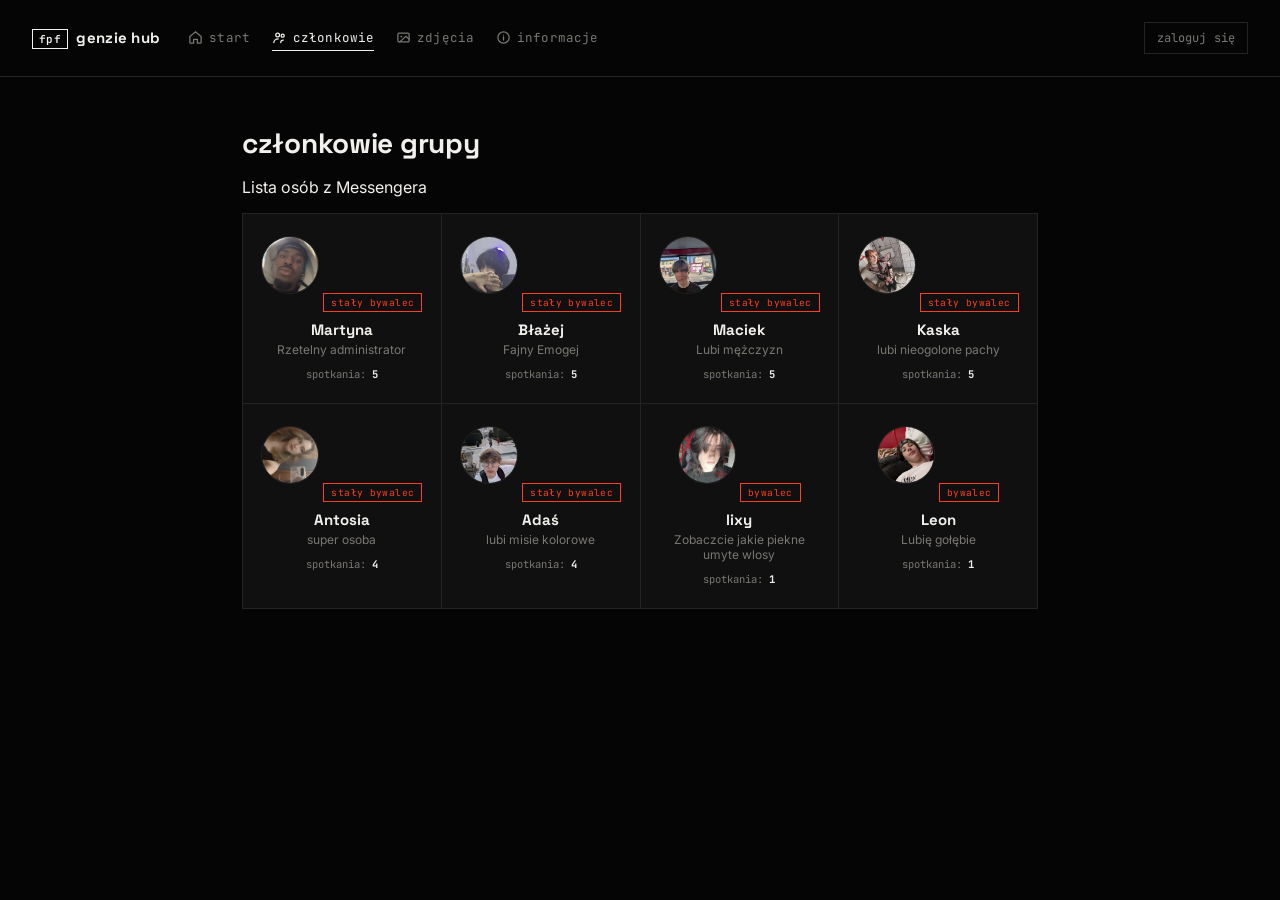
==== commit 9d3a8ebe: "Add files via upload" ====
--- a/czlonkowie.html
+++ b/czlonkowie.html
@@ -33,7 +33,11 @@
       <a href="informacje.html" class="nav-link"><svg viewBox="0 0 24 24" fill="none" stroke="currentColor" stroke-width="2" stroke-linecap="round"><circle cx="12" cy="12" r="9"/><path d="M12 11v5"/><circle cx="12" cy="8" r="1" fill="currentColor" stroke="none"/></svg>informacje</a>
     </div>
     <span id="auth-pill" class="auth-pill">zaloguj się</span>
-  </div>
+    <button class="hamburger-btn" id="hamburgerBtn" aria-label="Menu" aria-expanded="false" onclick="toggleNav()">
+      <span></span><span></span><span></span>
+    </button>
+  </div>
+  <div class="nav-backdrop" id="navBackdrop" onclick="closeNav()"></div>
 
   <div class="page-wrap">
 
@@ -110,6 +114,32 @@
     }
     window.addEventListener('scroll', updateTopbarOnScroll, { passive: true });
     updateTopbarOnScroll();
+
+    /* ---------- hamburger (mobile nav) ---------- */
+    const hamburgerBtn = document.getElementById('hamburgerBtn');
+    const navPills = document.getElementById('navPills');
+    const navBackdrop = document.getElementById('navBackdrop');
+
+    function openNav() {
+      navPills.classList.add('open');
+      navBackdrop.classList.add('active');
+      hamburgerBtn.classList.add('active');
+      hamburgerBtn.setAttribute('aria-expanded', 'true');
+      document.body.style.overflow = 'hidden';
+    }
+    function closeNav() {
+      navPills.classList.remove('open');
+      navBackdrop.classList.remove('active');
+      hamburgerBtn.classList.remove('active');
+      hamburgerBtn.setAttribute('aria-expanded', 'false');
+      document.body.style.overflow = '';
+    }
+    function toggleNav() {
+      if (navPills.classList.contains('open')) closeNav();
+      else openNav();
+    }
+    navPills.querySelectorAll('.nav-link').forEach(a => a.addEventListener('click', closeNav));
+    window.addEventListener('resize', () => { if (window.innerWidth > 720) closeNav(); });
 
     // ---- rangi zależne od liczby spotkań: im więcej, tym dziwniej ----
     const RANGI = [
--- a/main.css
+++ b/main.css
@@ -95,6 +95,41 @@
 .nav-link:hover{ color: var(--ink); }
 .nav-link.active{ color: var(--ink); border-bottom-color: var(--ink); }
 
+.hamburger-btn{
+  display: none;
+  width: 36px;
+  height: 36px;
+  flex-shrink: 0;
+  align-items: center;
+  justify-content: center;
+  flex-direction: column;
+  gap: 4px;
+  border: 1px solid var(--line);
+  border-radius: 4px;
+  background: var(--panel);
+  cursor: pointer;
+  padding: 0;
+}
+.hamburger-btn span{
+  display: block;
+  width: 16px;
+  height: 2px;
+  background: var(--ink);
+  transition: transform .2s ease, opacity .2s ease;
+}
+.hamburger-btn.active span:nth-child(1){ transform: translateY(6px) rotate(45deg); }
+.hamburger-btn.active span:nth-child(2){ opacity: 0; }
+.hamburger-btn.active span:nth-child(3){ transform: translateY(-6px) rotate(-45deg); }
+
+.nav-backdrop{
+  display: none;
+  position: fixed;
+  inset: 0;
+  background: rgba(5,5,5,.65);
+  z-index: 25;
+}
+.nav-backdrop.active{ display: block; }
+
 .auth-pill{
   font-family: 'JetBrains Mono', monospace;
   font-size: 12px;
@@ -155,61 +190,96 @@
 }
 #spotkania h2, #spotkania > p{ margin-left: 0; }
 
+/* ================= GREETING (index) ================= */
+.greeting{
+  font-family: 'Space Grotesk', sans-serif;
+  font-weight: 700;
+  font-size: 28px;
+  letter-spacing: -.01em;
+  margin: 40px 0 0;
+}
+.greeting .who{ color: var(--accent); }
+.greeting-sub{
+  font-family: 'JetBrains Mono', monospace;
+  font-size: 12px;
+  color: var(--muted);
+  margin: 8px 0 0;
+}
+
 /* ================= HOMEPAGE: BENTO MOSAIC ================= */
 .bento{
   display: grid;
   grid-template-columns: repeat(4, 1fr);
   grid-auto-rows: 128px;
-  gap: 1px;
-  background: var(--line);
-  border: 1px solid var(--line);
+  grid-auto-flow: dense;
+  gap: 14px;
   margin: 40px 0 60px;
 }
 .tile{
   display: flex;
   flex-direction: column;
   justify-content: flex-end;
-  gap: 3px;
-  padding: 18px;
-  background: var(--panel);
+  gap: 4px;
+  padding: 20px;
+  background: var(--panel);
+  border: 1px solid var(--line);
+  border-radius: 4px;
   text-decoration: none;
   color: var(--ink);
   cursor: pointer;
   position: relative;
   overflow: hidden;
-  transition: background-color .15s ease;
-}
-.tile:hover{ background: #171715; }
-.tile:hover .icon-wrap{ border-color: var(--accent); color: var(--accent); }
+  transition: transform .18s ease, box-shadow .18s ease, border-color .18s ease, background-color .18s ease;
+}
+.tile::after{
+  content: '';
+  position: absolute;
+  inset: 0;
+  background: radial-gradient(160px 120px at 85% -10%, color-mix(in srgb, var(--accent) 16%, transparent), transparent 70%);
+  opacity: 0;
+  transition: opacity .2s ease;
+  pointer-events: none;
+}
+.tile:hover{
+  transform: translateY(-3px);
+  border-color: color-mix(in srgb, var(--accent) 45%, var(--line));
+  box-shadow: 0 14px 30px -12px rgba(0,0,0,.55);
+}
+.tile:hover::after{ opacity: 1; }
+.tile:hover .icon-wrap{ border-color: var(--accent); color: var(--accent); background: color-mix(in srgb, var(--accent) 12%, transparent); }
 .tile .icon-wrap{
-  width: 30px; height: 30px;
+  width: 34px; height: 34px;
   margin-bottom: auto;
   flex-shrink: 0;
   display: flex; align-items: center; justify-content: center;
   border: 1px solid var(--line);
-  transition: border-color .15s ease, color .15s ease;
-}
-.tile .icon-wrap svg{ width: 15px; height: 15px; }
+  border-radius: 4px;
+  background: color-mix(in srgb, var(--ink) 4%, transparent);
+  transition: border-color .18s ease, color .18s ease, background-color .18s ease;
+}
+.tile .icon-wrap svg{ width: 16px; height: 16px; }
 .tile .label{
   font-family: 'Space Grotesk', sans-serif;
   font-weight: 600;
   font-size: 15px;
+  position: relative;
 }
 .tile .sub{
   font-family: 'JetBrains Mono', monospace;
   font-size: 10.5px;
   color: var(--muted);
+  position: relative;
 }
 
 /* mozaika: różne rozmiary kafelków */
-.tile-g3{ grid-column: span 2; grid-row: span 2; }
 .tile-g8{ grid-column: span 2; grid-row: span 2; }
 .tile-g4{ grid-column: span 2; }
 .tile-g7{ grid-column: span 2; }
 .tile-g5{ grid-column: span 1; }
 .tile-g6{ grid-column: span 1; }
-
-.tile-g3 .label, .tile-g8 .label{ font-size: 19px; }
+.tile-g2{ grid-column: span 2; }
+
+.tile-g8 .label{ font-size: 19px; }
 
 /* ================= GATED LOCK SCREEN ================= */
 .gallery-lock-screen{
@@ -649,19 +719,79 @@
 .img-fading.img-loaded{ opacity: 1; }
 
 /* ================= RESPONSYWNOŚĆ ================= */
+@media (max-width: 860px){
+  .bento{ grid-template-columns: repeat(3, 1fr); }
+}
+
 @media (max-width: 720px){
-  .topbar{ padding: 16px 20px; gap: 16px; flex-wrap: wrap; }
-  .page-wrap{ padding: 0 20px; }
-  .page-wrap h2{ font-size: 23px; margin-top: 36px; }
-  .nav-pills{ order: 3; width: 100%; gap: 14px; }
-  .nav-link{ font-size: 11.5px; }
+  .topbar{ padding: 14px 16px; gap: 12px; flex-wrap: nowrap; }
+  .topbar.collapsed{ padding: 10px 16px; }
+  .page-wrap{ padding: 0 16px; }
+  .page-wrap h2{ font-size: 22px; margin: 32px 0 6px; }
+  .greeting{ font-size: 21px; margin-top: 26px; }
+
+  .logo{ font-size: 13px; }
+
+  /* hamburger appears, inline pill-list becomes a slide-in drawer */
+  .hamburger-btn{ display: flex; order: 3; }
+  .auth-pill{ order: 2; margin-left: auto; font-size: 11px; padding: 6px 10px; }
+  .auth-pill .who{ max-width: 70px; overflow: hidden; text-overflow: ellipsis; white-space: nowrap; }
+
+  .nav-pills{
+    position: fixed;
+    top: 0;
+    right: 0;
+    z-index: 30;
+    height: 100vh;
+    width: min(78vw, 280px);
+    margin: 0;
+    background: var(--bg);
+    border-left: 1px solid var(--line);
+    flex-direction: column;
+    align-items: stretch;
+    gap: 0;
+    padding: 84px 22px 24px;
+    overflow-y: auto;
+    transform: translateX(100%);
+    transition: transform .25s ease;
+  }
+  .nav-pills.open{ transform: translateX(0); }
+  .nav-link{
+    width: 100%;
+    padding: 15px 2px;
+    font-size: 13.5px;
+    border-bottom: 1px solid var(--line);
+    border-bottom-width: 1px;
+  }
+  .nav-link.active{ border-bottom-color: var(--accent); }
+
+  .bento{ grid-template-columns: repeat(2, 1fr); grid-auto-rows: 118px; gap: 10px; }
+  .tile{ padding: 16px; }
+  .tile-g8, .tile-g4, .tile-g7, .tile-g2{ grid-column: span 2; }
+
+  .cat-filters{ width: 100%; overflow-x: auto; flex-wrap: nowrap; -webkit-overflow-scrolling: touch; }
+  .cat-btn{ flex-shrink: 0; }
+
+  .gallery-grid{ grid-template-columns: repeat(2, 1fr); }
+  .members-grid{ grid-template-columns: repeat(2, 1fr); }
+
+  .rsvp-card{ padding: 20px 16px; }
+  .login-box, .kod-box{ padding: 24px 20px; }
 }
 
 @media (max-width: 480px){
-  .rsvp-card{ padding: 20px 16px; }
+  .bento{ grid-template-columns: repeat(2, 1fr); grid-auto-rows: 104px; }
+  .tile .label{ font-size: 13.5px; }
+  .tile-g8 .label{ font-size: 16px; }
+  .tile .icon-wrap{ width: 28px; height: 28px; }
+  .tile .icon-wrap svg{ width: 14px; height: 14px; }
+
   .gallery-grid{ grid-template-columns: repeat(2, 1fr); }
-  .bento{ grid-template-columns: repeat(2, 1fr); grid-auto-rows: 110px; }
-  .tile-g3, .tile-g8, .tile-g4, .tile-g7{ grid-column: span 2; }
+  .members-grid{ grid-template-columns: 1fr 1fr; }
+  .member-card{ padding: 16px 10px; }
+
+  .page-wrap h2{ font-size: 20px; }
+  .page-wrap > p{ font-size: 13px; margin-bottom: 26px; }
 }
 
 @media (prefers-reduced-motion: reduce){
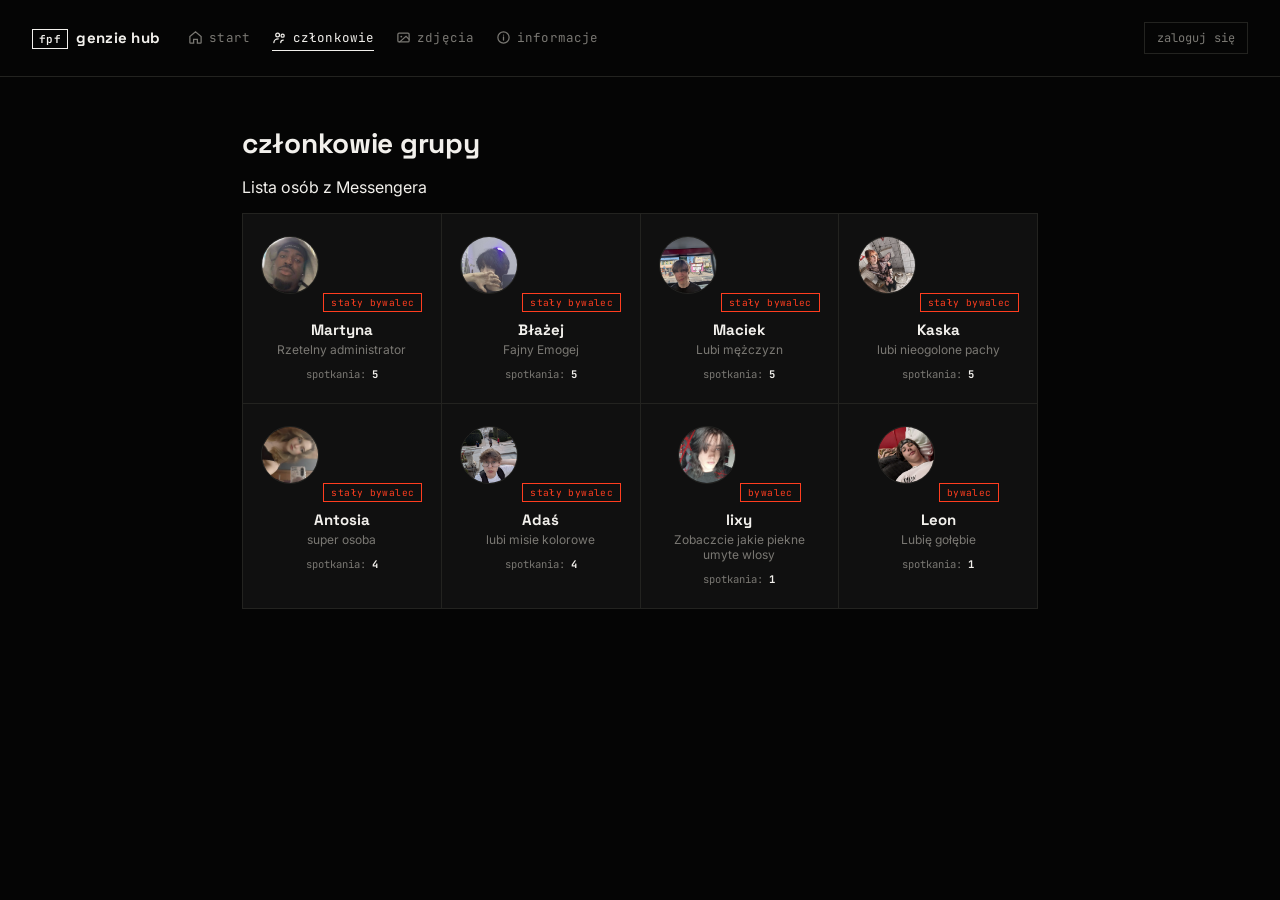
==== commit 5b7f1f8b: "Add files via upload" ====
--- a/czlonkowie.html
+++ b/czlonkowie.html
@@ -125,14 +125,24 @@
       navBackdrop.classList.add('active');
       hamburgerBtn.classList.add('active');
       hamburgerBtn.setAttribute('aria-expanded', 'true');
-      document.body.style.overflow = 'hidden';
+      const scrollY = window.scrollY;
+      document.body.dataset.scrollY = scrollY;
+      document.body.style.position = 'fixed';
+      document.body.style.top = `-${scrollY}px`;
+      document.body.style.left = '0';
+      document.body.style.right = '0';
     }
     function closeNav() {
       navPills.classList.remove('open');
       navBackdrop.classList.remove('active');
       hamburgerBtn.classList.remove('active');
       hamburgerBtn.setAttribute('aria-expanded', 'false');
-      document.body.style.overflow = '';
+      const scrollY = parseInt(document.body.dataset.scrollY || '0', 10);
+      document.body.style.position = '';
+      document.body.style.top = '';
+      document.body.style.left = '';
+      document.body.style.right = '';
+      window.scrollTo(0, scrollY);
     }
     function toggleNav() {
       if (navPills.classList.contains('open')) closeNav();
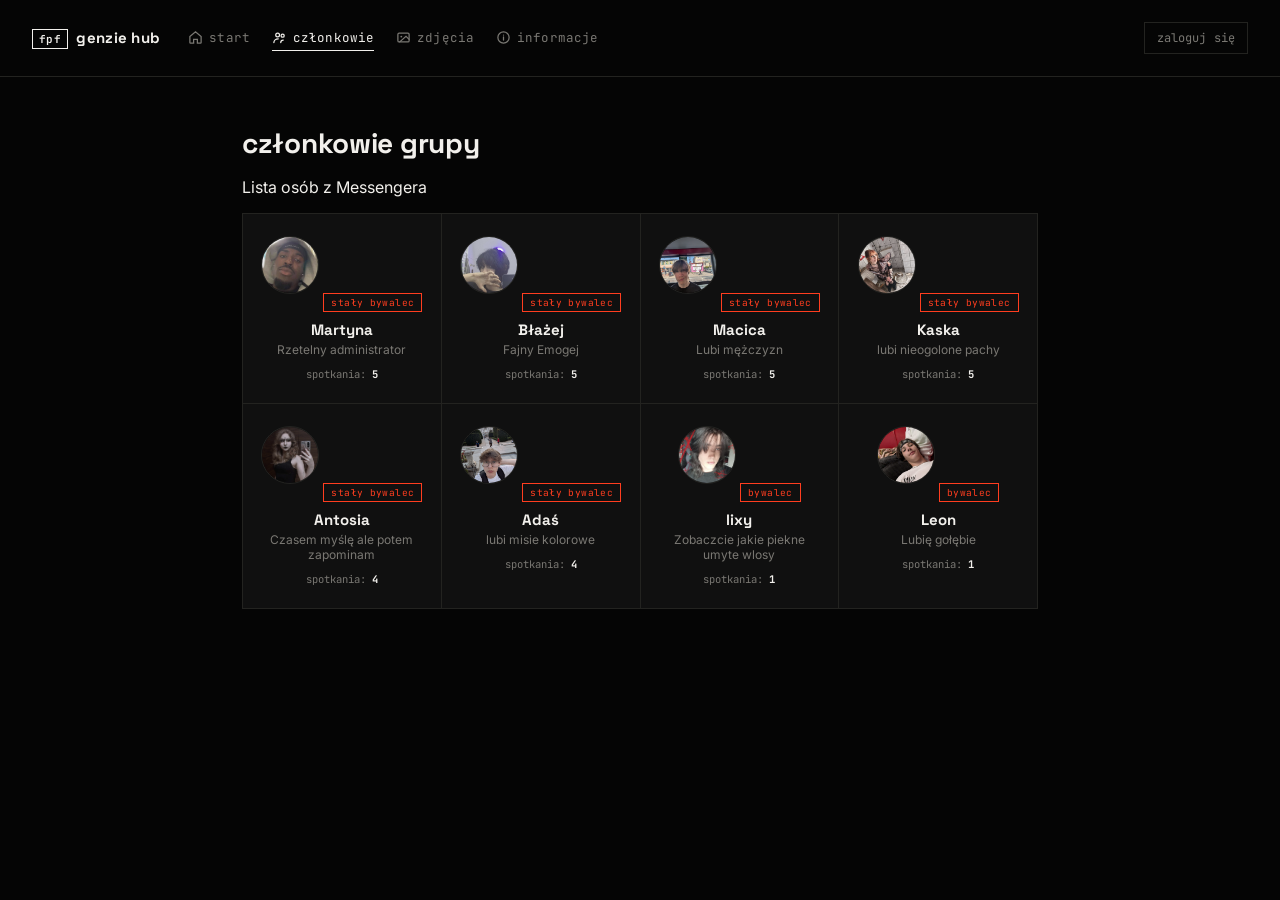
==== commit 506e5c24: "Update czlonkowie.html" ====
--- a/czlonkowie.html
+++ b/czlonkowie.html
@@ -62,7 +62,7 @@
         <div class="member-card">
           <img src="osoba3.jpg" alt="Członek" draggable="false" onerror="this.src='data:image/svg+xml;charset=UTF-8,%3Csvg%20xmlns%3D%22http%3A%2F%2Fwww.w3.org%2F2000%2Fsvg%22%20width%3D%22150%22%20height%3D%22150%22%3E%3Crect%20width%3D%22150%22%20height%3D%22150%22%20fill%3D%22%23101010%22%2F%3E%3Ctext%20x%3D%2250%25%22%20y%3D%2250%25%22%20dominant-baseline%3D%22middle%22%20text-anchor%3D%22middle%22%20fill%3D%22%23f2f0ec%22%20font-size%3D%2240%22%3E%3F%3C%2Ftext%3E%3C%2Fsvg%3E'">
           <h3>Antosia</h3>
-          <p>super osoba</p>
+          <p>Czasem myślę ale potem zapominam</p>
           <p class="meeting-count">spotkania: <strong>4</strong></p>
         </div>
         <div class="member-card">
@@ -73,7 +73,7 @@
         </div>
         <div class="member-card">
           <img src="osoba5.jpg" alt="Członek" draggable="false" onerror="this.src='data:image/svg+xml;charset=UTF-8,%3Csvg%20xmlns%3D%22http%3A%2F%2Fwww.w3.org%2F2000%2Fsvg%22%20width%3D%22150%22%20height%3D%22150%22%3E%3Crect%20width%3D%22150%22%20height%3D%22150%22%20fill%3D%22%23101010%22%2F%3E%3Ctext%20x%3D%2250%25%22%20y%3D%2250%25%22%20dominant-baseline%3D%22middle%22%20text-anchor%3D%22middle%22%20fill%3D%22%23f2f0ec%22%20font-size%3D%2240%22%3E%3F%3C%2Ftext%3E%3C%2Fsvg%3E'">
-          <h3>Maciek</h3>
+          <h3>Macica</h3>
           <p>Lubi mężczyzn</p>
           <p class="meeting-count">spotkania: <strong>5</strong></p>
         </div>
--- a/main.css
+++ b/main.css
@@ -19,6 +19,7 @@
 
 *{ box-sizing: border-box; }
 html, body{ height: 100%; }
+html{ overflow-x: hidden; overscroll-behavior-x: none; touch-action: pan-y; }
 
 body{
   margin: 0;
@@ -26,9 +27,14 @@
   color: var(--ink);
   background: var(--bg);
   min-height: 100vh;
+  overflow-x: hidden;
+  overscroll-behavior-x: none;
+  max-width: 100vw;
   -webkit-tap-highlight-color: transparent;
   -webkit-font-smoothing: antialiased;
 }
+
+img{ max-width: 100%; height: auto; }
 
 ::selection{ background: var(--ink); color: var(--bg); }
 
@@ -38,7 +44,7 @@
 .topbar{
   position: sticky;
   top: 0;
-  z-index: 20;
+  z-index: 40;
   display: flex;
   align-items: center;
   gap: 28px;
@@ -97,8 +103,8 @@
 
 .hamburger-btn{
   display: none;
-  width: 36px;
-  height: 36px;
+  width: 44px;
+  height: 44px;
   flex-shrink: 0;
   align-items: center;
   justify-content: center;
@@ -209,7 +215,7 @@
 /* ================= HOMEPAGE: BENTO MOSAIC ================= */
 .bento{
   display: grid;
-  grid-template-columns: repeat(4, 1fr);
+  grid-template-columns: repeat(4, minmax(0, 1fr));
   grid-auto-rows: 128px;
   grid-auto-flow: dense;
   gap: 14px;
@@ -229,6 +235,7 @@
   cursor: pointer;
   position: relative;
   overflow: hidden;
+  min-width: 0;
   transition: transform .18s ease, box-shadow .18s ease, border-color .18s ease, background-color .18s ease;
 }
 .tile::after{
@@ -263,6 +270,7 @@
   font-weight: 600;
   font-size: 15px;
   position: relative;
+  overflow-wrap: break-word;
 }
 .tile .sub{
   font-family: 'JetBrains Mono', monospace;
@@ -333,7 +341,7 @@
 
 .gallery-grid{
   display: grid;
-  grid-template-columns: repeat(auto-fill, minmax(160px, 1fr));
+  grid-template-columns: repeat(auto-fill, minmax(min(160px, 100%), 1fr));
   gap: 1px;
   background: var(--line);
   border: 1px solid var(--line);
@@ -512,7 +520,7 @@
 /* ================= CZŁONKOWIE ================= */
 .members-grid{
   display: grid;
-  grid-template-columns: repeat(auto-fill, minmax(160px, 1fr));
+  grid-template-columns: repeat(auto-fill, minmax(min(160px, 100%), 1fr));
   gap: 1px;
   background: var(--line);
   border: 1px solid var(--line);
@@ -522,6 +530,7 @@
   background: var(--panel);
   padding: 22px 16px;
   text-align: center;
+  min-width: 0;
   transition: background-color .15s ease;
 }
 .member-card:hover{ background: #171715; }
@@ -720,7 +729,7 @@
 
 /* ================= RESPONSYWNOŚĆ ================= */
 @media (max-width: 860px){
-  .bento{ grid-template-columns: repeat(3, 1fr); }
+  .bento{ grid-template-columns: repeat(3, minmax(0, 1fr)); }
 }
 
 @media (max-width: 720px){
@@ -765,29 +774,29 @@
   }
   .nav-link.active{ border-bottom-color: var(--accent); }
 
-  .bento{ grid-template-columns: repeat(2, 1fr); grid-auto-rows: 118px; gap: 10px; }
+  .bento{ grid-template-columns: repeat(2, minmax(0, 1fr)); grid-auto-rows: 118px; gap: 10px; }
   .tile{ padding: 16px; }
   .tile-g8, .tile-g4, .tile-g7, .tile-g2{ grid-column: span 2; }
 
   .cat-filters{ width: 100%; overflow-x: auto; flex-wrap: nowrap; -webkit-overflow-scrolling: touch; }
   .cat-btn{ flex-shrink: 0; }
 
-  .gallery-grid{ grid-template-columns: repeat(2, 1fr); }
-  .members-grid{ grid-template-columns: repeat(2, 1fr); }
+  .gallery-grid{ grid-template-columns: repeat(2, minmax(0, 1fr)); }
+  .members-grid{ grid-template-columns: repeat(2, minmax(0, 1fr)); }
 
   .rsvp-card{ padding: 20px 16px; }
   .login-box, .kod-box{ padding: 24px 20px; }
 }
 
 @media (max-width: 480px){
-  .bento{ grid-template-columns: repeat(2, 1fr); grid-auto-rows: 104px; }
+  .bento{ grid-template-columns: repeat(2, minmax(0, 1fr)); grid-auto-rows: 104px; }
   .tile .label{ font-size: 13.5px; }
   .tile-g8 .label{ font-size: 16px; }
   .tile .icon-wrap{ width: 28px; height: 28px; }
   .tile .icon-wrap svg{ width: 14px; height: 14px; }
 
-  .gallery-grid{ grid-template-columns: repeat(2, 1fr); }
-  .members-grid{ grid-template-columns: 1fr 1fr; }
+  .gallery-grid{ grid-template-columns: repeat(2, minmax(0, 1fr)); }
+  .members-grid{ grid-template-columns: minmax(0, 1fr) minmax(0, 1fr); }
   .member-card{ padding: 16px 10px; }
 
   .page-wrap h2{ font-size: 20px; }
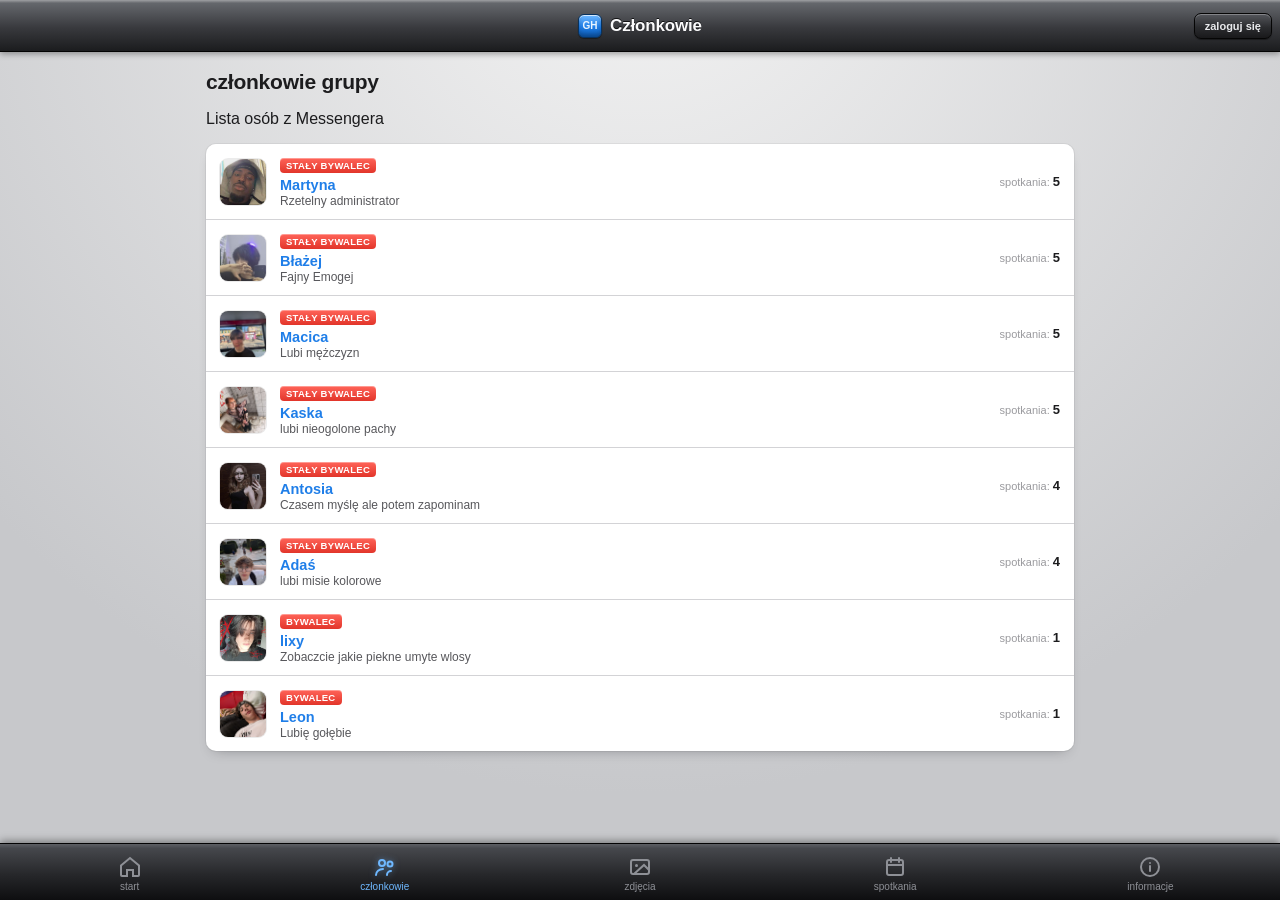
==== commit 2d25d28e: "Add files via upload" ====
--- a/czlonkowie.html
+++ b/czlonkowie.html
@@ -25,11 +25,12 @@
   </div>
 
   <div class="topbar" id="topbar">
-    <div class="logo"><span class="logo-mark">fpf</span><span class="logo-name">genzie hub</span></div>
+    <div class="logo"><span class="logo-mark">GH</span><span class="logo-name">Członkowie</span></div>
     <div class="nav-pills" id="navPills">
       <a href="index.html" class="nav-link"><svg viewBox="0 0 24 24" fill="none" stroke="currentColor" stroke-width="2" stroke-linecap="round"><path d="M3 10.5L12 3l9 7.5V20a1 1 0 0 1-1 1h-5v-6H9v6H4a1 1 0 0 1-1-1z"/></svg>start</a>
       <a href="czlonkowie.html" class="nav-link active"><svg viewBox="0 0 24 24" fill="none" stroke="currentColor" stroke-width="2" stroke-linecap="round"><circle cx="9" cy="8" r="3"/><circle cx="17" cy="9" r="2.5"/><path d="M3 20c0-3.3 3.1-6 7-6"/><path d="M14 20c0-2.2 1.8-4 4-4"/></svg>członkowie</a>
       <a href="galeria.html" class="nav-link"><svg viewBox="0 0 24 24" fill="none" stroke="currentColor" stroke-width="2" stroke-linecap="round"><rect x="3" y="5" width="18" height="14" rx="2"/><circle cx="8.5" cy="10.5" r="1.5" fill="currentColor" stroke="none"/><path d="M21 15l-5-5L6 19"/></svg>zdjęcia</a>
+      <a href="spotkania.html" class="nav-link"><svg viewBox="0 0 24 24" fill="none" stroke="currentColor" stroke-width="2" stroke-linecap="round"><rect x="4" y="5" width="16" height="15" rx="2"/><path d="M8 3v4M16 3v4M4 10h16"/></svg>spotkania</a>
       <a href="informacje.html" class="nav-link"><svg viewBox="0 0 24 24" fill="none" stroke="currentColor" stroke-width="2" stroke-linecap="round"><circle cx="12" cy="12" r="9"/><path d="M12 11v5"/><circle cx="12" cy="8" r="1" fill="currentColor" stroke="none"/></svg>informacje</a>
     </div>
     <span id="auth-pill" class="auth-pill">zaloguj się</span>
@@ -49,50 +50,66 @@
         <div class="members-grid">
         <div class="member-card">
           <img src="osoba1.jpg" alt="Członek" draggable="false" onerror="this.src='data:image/svg+xml;charset=UTF-8,%3Csvg%20xmlns%3D%22http%3A%2F%2Fwww.w3.org%2F2000%2Fsvg%22%20width%3D%22150%22%20height%3D%22150%22%3E%3Crect%20width%3D%22150%22%20height%3D%22150%22%20fill%3D%22%23101010%22%2F%3E%3Ctext%20x%3D%2250%25%22%20y%3D%2250%25%22%20dominant-baseline%3D%22middle%22%20text-anchor%3D%22middle%22%20fill%3D%22%23f2f0ec%22%20font-size%3D%2240%22%3E%3F%3C%2Ftext%3E%3C%2Fsvg%3E'">
+          <div class="member-info">
           <h3>Martyna</h3>
           <p>Rzetelny administrator</p>
+          </div>
           <p class="meeting-count">spotkania: <strong>5</strong></p>
         </div>
         <div class="member-card">
           <img src="osoba2.jpg" alt="Członek" draggable="false" onerror="this.src='data:image/svg+xml;charset=UTF-8,%3Csvg%20xmlns%3D%22http%3A%2F%2Fwww.w3.org%2F2000%2Fsvg%22%20width%3D%22150%22%20height%3D%22150%22%3E%3Crect%20width%3D%22150%22%20height%3D%22150%22%20fill%3D%22%23101010%22%2F%3E%3Ctext%20x%3D%2250%25%22%20y%3D%2250%25%22%20dominant-baseline%3D%22middle%22%20text-anchor%3D%22middle%22%20fill%3D%22%23f2f0ec%22%20font-size%3D%2240%22%3E%3F%3C%2Ftext%3E%3C%2Fsvg%3E'">
+          <div class="member-info">
           <h3>Błażej</h3>
           <p>Fajny Emogej</p>
+          </div>
           <p class="meeting-count">spotkania: <strong>5</strong></p>
         </div>
         <div class="member-card">
           <img src="osoba3.jpg" alt="Członek" draggable="false" onerror="this.src='data:image/svg+xml;charset=UTF-8,%3Csvg%20xmlns%3D%22http%3A%2F%2Fwww.w3.org%2F2000%2Fsvg%22%20width%3D%22150%22%20height%3D%22150%22%3E%3Crect%20width%3D%22150%22%20height%3D%22150%22%20fill%3D%22%23101010%22%2F%3E%3Ctext%20x%3D%2250%25%22%20y%3D%2250%25%22%20dominant-baseline%3D%22middle%22%20text-anchor%3D%22middle%22%20fill%3D%22%23f2f0ec%22%20font-size%3D%2240%22%3E%3F%3C%2Ftext%3E%3C%2Fsvg%3E'">
+          <div class="member-info">
           <h3>Antosia</h3>
           <p>Czasem myślę ale potem zapominam</p>
+          </div>
           <p class="meeting-count">spotkania: <strong>4</strong></p>
         </div>
         <div class="member-card">
           <img src="osoba4.jpg" alt="Członek" draggable="false" onerror="this.src='data:image/svg+xml;charset=UTF-8,%3Csvg%20xmlns%3D%22http%3A%2F%2Fwww.w3.org%2F2000%2Fsvg%22%20width%3D%22150%22%20height%3D%22150%22%3E%3Crect%20width%3D%22150%22%20height%3D%22150%22%20fill%3D%22%23101010%22%2F%3E%3Ctext%20x%3D%2250%25%22%20y%3D%2250%25%22%20dominant-baseline%3D%22middle%22%20text-anchor%3D%22middle%22%20fill%3D%22%23f2f0ec%22%20font-size%3D%2240%22%3E%3F%3C%2Ftext%3E%3C%2Fsvg%3E'">
+          <div class="member-info">
           <h3>Adaś</h3>
           <p>lubi misie kolorowe</p>
+          </div>
           <p class="meeting-count">spotkania: <strong>4</strong></p>
         </div>
         <div class="member-card">
           <img src="osoba5.jpg" alt="Członek" draggable="false" onerror="this.src='data:image/svg+xml;charset=UTF-8,%3Csvg%20xmlns%3D%22http%3A%2F%2Fwww.w3.org%2F2000%2Fsvg%22%20width%3D%22150%22%20height%3D%22150%22%3E%3Crect%20width%3D%22150%22%20height%3D%22150%22%20fill%3D%22%23101010%22%2F%3E%3Ctext%20x%3D%2250%25%22%20y%3D%2250%25%22%20dominant-baseline%3D%22middle%22%20text-anchor%3D%22middle%22%20fill%3D%22%23f2f0ec%22%20font-size%3D%2240%22%3E%3F%3C%2Ftext%3E%3C%2Fsvg%3E'">
+          <div class="member-info">
           <h3>Macica</h3>
           <p>Lubi mężczyzn</p>
+          </div>
           <p class="meeting-count">spotkania: <strong>5</strong></p>
         </div>
         <div class="member-card">
           <img src="osoba6.jpg" alt="Członek" draggable="false" onerror="this.src='data:image/svg+xml;charset=UTF-8,%3Csvg%20xmlns%3D%22http%3A%2F%2Fwww.w3.org%2F2000%2Fsvg%22%20width%3D%22150%22%20height%3D%22150%22%3E%3Crect%20width%3D%22150%22%20height%3D%22150%22%20fill%3D%22%23101010%22%2F%3E%3Ctext%20x%3D%2250%25%22%20y%3D%2250%25%22%20dominant-baseline%3D%22middle%22%20text-anchor%3D%22middle%22%20fill%3D%22%23f2f0ec%22%20font-size%3D%2240%22%3E%3F%3C%2Ftext%3E%3C%2Fsvg%3E'">
+          <div class="member-info">
           <h3>Kaska</h3>
           <p>lubi nieogolone pachy</p>
+          </div>
           <p class="meeting-count">spotkania: <strong>5</strong></p>
         </div>
         <div class="member-card">
           <img src="osoba7.jpg" alt="Członek" draggable="false" onerror="this.src='data:image/svg+xml;charset=UTF-8,%3Csvg%20xmlns%3D%22http%3A%2F%2Fwww.w3.org%2F2000%2Fsvg%22%20width%3D%22150%22%20height%3D%22150%22%3E%3Crect%20width%3D%22150%22%20height%3D%22150%22%20fill%3D%22%23101010%22%2F%3E%3Ctext%20x%3D%2250%25%22%20y%3D%2250%25%22%20dominant-baseline%3D%22middle%22%20text-anchor%3D%22middle%22%20fill%3D%22%23f2f0ec%22%20font-size%3D%2240%22%3E%3F%3C%2Ftext%3E%3C%2Fsvg%3E'">
+          <div class="member-info">
           <h3>lixy</h3>
           <p>Zobaczcie jakie piekne umyte wlosy</p>
+          </div>
           <p class="meeting-count">spotkania: <strong>1</strong></p>
         </div>
         <div class="member-card">
           <img src="osoba8.jpg" alt="Członek" draggable="false" onerror="this.src='data:image/svg+xml;charset=UTF-8,%3Csvg%20xmlns%3D%22http%3A%2F%2Fwww.w3.org%2F2000%2Fsvg%22%20width%3D%22150%22%20height%3D%22150%22%3E%3Crect%20width%3D%22150%22%20height%3D%22150%22%20fill%3D%22%23101010%22%2F%3E%3Ctext%20x%3D%2250%25%22%20y%3D%2250%25%22%20dominant-baseline%3D%22middle%22%20text-anchor%3D%22middle%22%20fill%3D%22%23f2f0ec%22%20font-size%3D%2240%22%3E%3F%3C%2Ftext%3E%3C%2Fsvg%3E'">
+          <div class="member-info">
           <h3>Leon</h3>
           <p>Lubię gołębie</p>
+          </div>
           <p class="meeting-count">spotkania: <strong>1</strong></p>
         </div>
         </div>
--- a/main.css
+++ b/main.css
@@ -1,176 +1,219 @@
 /* =========================================================
-   GENZIE HUB — "Rejestr" (minimal) theme
-   Zasada: biały papier, jedna cienka linia, mono-etykiety,
-   zero cieni/gradientów/zaokrągleń. Jeden akcent koloru,
-   używany wyłącznie do stanów (aktywne / zablokowane / błąd).
+   GENZIE HUB — "iTunes Store, 2012" theme
+   Ciemny, szczotkowany pasek tytułu u góry + szklisty pasek
+   zakładek na dole (jak stary iPod/App Store), białe "okładki"
+   na jasnoszarym tle, niebieskie szkliste przyciski, segmented
+   controls zamiast filtrów. System font, bez webfontów —
+   ma wyglądać jak natywny interfejs z epoki iOS 6.
    ========================================================= */
 
-@import url('https://fonts.googleapis.com/css2?family=Space+Grotesk:wght@500;600;700&family=Inter:wght@400;500;600&family=JetBrains+Mono:wght@400;500;600&display=swap');
-
 :root{
-  --bg: #050505;
-  --panel: #101010;
-  --ink: #f2f0ec;
-  --muted: #7a7873;
-  --line: #232320;
-  --accent: #ff3d1f;
-  --radius: 0px;
-}
-
-*{ box-sizing: border-box; }
+  --chrome-1: #6a6d72;
+  --chrome-2: #38393d;
+  --chrome-3: #1b1c1e;
+  --tab-1: #4b4d52;
+  --tab-2: #26272a;
+  --tab-3: #0e0e10;
+  --blue-1: #6fb8ff;
+  --blue-2: #1f7ee8;
+  --blue-3: #0c57ad;
+  --red-1: #ff6459;
+  --red-2: #e2352a;
+  --bg-top: #f4f4f4;
+  --bg-bottom: #c7c8cb;
+  --paper: #ffffff;
+  --paper-alt: #f6f6f7;
+  --row-line: #d3d3d6;
+  --ink: #1c1c1e;
+  --ink-soft: #57575b;
+  --muted: #9a9a9e;
+  --accent: #ff3b30;
+  --radius: 10px;
+  --sysfont: -apple-system, "Helvetica Neue", Helvetica, Arial, "Segoe UI", sans-serif;
+}
+
+*{ box-sizing: border-box; -webkit-tap-highlight-color: transparent; }
 html, body{ height: 100%; }
 html{ overflow-x: hidden; overscroll-behavior-x: none; touch-action: pan-y; }
 
 body{
   margin: 0;
-  font-family: 'Inter', sans-serif;
-  color: var(--ink);
-  background: var(--bg);
+  font-family: var(--sysfont);
+  color: var(--ink);
+  background: radial-gradient(circle at 50% -10%, var(--bg-top), var(--bg-bottom) 75%);
+  background-attachment: fixed;
   min-height: 100vh;
   overflow-x: hidden;
   overscroll-behavior-x: none;
   max-width: 100vw;
-  -webkit-tap-highlight-color: transparent;
   -webkit-font-smoothing: antialiased;
+  padding-top: 52px;
+  padding-bottom: 78px;
 }
 
 img{ max-width: 100%; height: auto; }
-
-::selection{ background: var(--ink); color: var(--bg); }
-
+::selection{ background: var(--blue-2); color: #fff; }
 a{ color: inherit; }
 
-/* ================= TOPBAR ================= */
+/* ================= TOP CHROME BAR (tytuł widoku) ================= */
 .topbar{
-  position: sticky;
-  top: 0;
+  position: fixed;
+  top: 0; left: 0; right: 0;
   z-index: 40;
   display: flex;
   align-items: center;
-  gap: 28px;
-  padding: 22px 32px;
-  background: var(--bg);
-  border-bottom: 1px solid var(--line);
-  transition: padding .2s ease;
-}
-.topbar.collapsed{ padding: 13px 32px; }
+  justify-content: center;
+  height: 52px;
+  padding: 0 62px;
+  background:
+    linear-gradient(to bottom, rgba(255,255,255,.35) 0%, rgba(255,255,255,0) 6%),
+    linear-gradient(to bottom, var(--chrome-1) 0%, var(--chrome-2) 55%, var(--chrome-3) 100%);
+  border-bottom: 1px solid #030303;
+  box-shadow: 0 2px 6px rgba(0,0,0,.35);
+  transition: none;
+}
+.topbar.collapsed{ height: 52px; }
 
 .logo{
   display: flex;
-  align-items: baseline;
+  align-items: center;
   gap: 8px;
-  font-family: 'Space Grotesk', sans-serif;
-  font-weight: 700;
-  font-size: 15px;
-  letter-spacing: .02em;
+  min-width: 0;
+}
+.logo-mark{
+  flex-shrink: 0;
+  width: 24px; height: 24px;
+  border-radius: 6px;
+  display: flex; align-items: center; justify-content: center;
+  font-family: var(--sysfont);
+  font-weight: 700;
+  font-size: 10px;
+  color: #eaf5ff;
+  text-transform: uppercase;
+  background: linear-gradient(to bottom, var(--blue-1), var(--blue-2) 55%, var(--blue-3));
+  border: 1px solid #08325e;
+  box-shadow: inset 0 1px 0 rgba(255,255,255,.7), inset 0 -3px 4px rgba(0,0,0,.2), 0 1px 1px rgba(0,0,0,.4);
+}
+.logo-name{
+  font-family: var(--sysfont);
+  font-weight: 700;
+  font-size: 17px;
+  color: #fbfbfc;
+  text-shadow: 0 -1px 0 rgba(0,0,0,.75);
+  letter-spacing: -.01em;
   white-space: nowrap;
-}
-.logo-mark{
-  font-family: 'JetBrains Mono', monospace;
+  overflow: hidden;
+  text-overflow: ellipsis;
+}
+
+/* nav-pills w topbarze desktopowo — przenosimy je wizualnie na dół (patrz niżej),
+   więc w środku paska tytułu ich nie pokazujemy */
+.topbar .nav-pills{ display: none; }
+
+.hamburger-btn{ display: none !important; }
+.nav-backdrop{ display: none !important; }
+
+.auth-pill{
+  position: absolute;
+  right: 8px;
+  top: 50%;
+  transform: translateY(-50%);
+  display: flex;
+  align-items: center;
+  gap: 6px;
+  max-width: 118px;
+  font-family: var(--sysfont);
   font-size: 11px;
   font-weight: 600;
-  padding: 2px 6px;
-  border: 1px solid var(--ink);
-  letter-spacing: .04em;
-}
-.logo-name{ text-transform: lowercase; }
-
-.nav-pills{
-  display: flex;
-  align-items: center;
-  gap: 22px;
-  flex: 1;
-  overflow-x: auto;
+  color: #e8e9ec;
+  padding: 6px 10px;
+  border-radius: 7px;
+  cursor: pointer;
+  white-space: nowrap;
+  background: linear-gradient(to bottom, #55575c, #2b2c2f 55%, #19191b);
+  border: 1px solid #050505;
+  box-shadow: inset 0 1px 0 rgba(255,255,255,.28), 0 1px 1px rgba(0,0,0,.4);
+  transition: background-color .12s ease;
+}
+.auth-pill:active{ background: linear-gradient(to bottom, #2b2c2f, #19191b); }
+.auth-pill.logged-in{ color: #fff; cursor: default; }
+.auth-pill .pfp{
+  width: 18px; height: 18px;
+  border-radius: 4px;
+  object-fit: cover;
+  flex-shrink: 0;
+  border: 1px solid rgba(255,255,255,.4);
+}
+.auth-pill .who{
+  overflow: hidden; text-overflow: ellipsis; white-space: nowrap; max-width: 60px;
+}
+.auth-pill .logout-x{
+  color: var(--blue-1);
+  text-decoration: none;
+  flex-shrink: 0;
+  font-weight: 700;
+}
+.auth-pill .logout-x:hover{ color: #fff; }
+
+/* ================= BOTTOM TAB BAR (Music / Movies / TV Shows / Search / More) ================= */
+#navPills{
+  position: fixed;
+  left: 0; right: 0; bottom: 0;
+  z-index: 45;
+  display: flex !important;
+  flex-direction: row !important;
+  align-items: stretch;
+  gap: 0 !important;
+  width: auto !important;
+  height: auto !important;
+  margin: 0 !important;
+  padding: 6px 2px calc(4px + env(safe-area-inset-bottom, 0px)) !important;
+  overflow: visible !important;
+  background:
+    linear-gradient(to bottom, rgba(255,255,255,.10), rgba(255,255,255,0) 8%),
+    linear-gradient(to bottom, var(--tab-1) 0%, var(--tab-2) 55%, var(--tab-3) 100%) !important;
+  border-top: 1px solid #030303 !important;
+  border-left: none !important;
+  box-shadow: 0 -2px 8px rgba(0,0,0,.4);
+  transform: none !important;
+  transition: none !important;
 }
 .nav-link{
-  display: flex;
-  align-items: center;
-  gap: 6px;
-  font-family: 'JetBrains Mono', monospace;
-  font-size: 12.5px;
-  text-transform: lowercase;
-  letter-spacing: .01em;
-  color: var(--muted);
-  text-decoration: none;
-  white-space: nowrap;
-  padding: 4px 0;
-  border-bottom: 1px solid transparent;
-  transition: color .12s ease, border-color .12s ease;
-}
-.nav-link svg{ width: 15px; height: 15px; flex-shrink: 0; }
-.nav-link:hover{ color: var(--ink); }
-.nav-link.active{ color: var(--ink); border-bottom-color: var(--ink); }
-
-.hamburger-btn{
-  display: none;
-  width: 44px;
-  height: 44px;
-  flex-shrink: 0;
+  flex: 1 1 0;
+  min-width: 0;
+  display: flex !important;
+  flex-direction: column;
   align-items: center;
   justify-content: center;
-  flex-direction: column;
-  gap: 4px;
-  border: 1px solid var(--line);
-  border-radius: 4px;
-  background: var(--panel);
-  cursor: pointer;
-  padding: 0;
-}
-.hamburger-btn span{
-  display: block;
-  width: 16px;
-  height: 2px;
-  background: var(--ink);
-  transition: transform .2s ease, opacity .2s ease;
-}
-.hamburger-btn.active span:nth-child(1){ transform: translateY(6px) rotate(45deg); }
-.hamburger-btn.active span:nth-child(2){ opacity: 0; }
-.hamburger-btn.active span:nth-child(3){ transform: translateY(-6px) rotate(-45deg); }
-
-.nav-backdrop{
-  display: none;
-  position: fixed;
-  inset: 0;
-  background: rgba(5,5,5,.65);
-  z-index: 25;
-}
-.nav-backdrop.active{ display: block; }
-
-.auth-pill{
-  font-family: 'JetBrains Mono', monospace;
-  font-size: 12px;
-  letter-spacing: .01em;
-  color: var(--muted);
-  border: 1px solid var(--line);
-  padding: 7px 12px;
-  cursor: pointer;
+  gap: 2px;
+  width: auto !important;
+  padding: 5px 2px 4px !important;
+  font-family: var(--sysfont);
+  font-size: 10px;
+  font-weight: 500;
+  letter-spacing: 0;
+  text-transform: none;
+  color: #8e9096;
+  text-decoration: none;
+  border: none !important;
   white-space: nowrap;
-  display: flex;
-  align-items: center;
-  gap: 8px;
-  transition: border-color .12s ease, color .12s ease;
-}
-.auth-pill:hover{ border-color: var(--ink); color: var(--ink); }
-.auth-pill.logged-in{ color: var(--ink); border-color: var(--ink); cursor: default; }
-.auth-pill .pfp{
-  width: 18px; height: 18px;
-  border-radius: 50%;
-  object-fit: cover;
-}
-.auth-pill .who{ font-weight: 600; }
-.auth-pill .logout-x{
-  color: var(--muted);
-  text-decoration: underline;
-  text-underline-offset: 2px;
-  cursor: pointer;
-}
-.auth-pill .logout-x:hover{ color: var(--accent); }
+  overflow: hidden;
+  text-overflow: ellipsis;
+  transition: color .1s ease;
+}
+.nav-link svg{ width: 24px; height: 24px; flex-shrink: 0; }
+.nav-link:hover{ color: #c7c8cc; }
+.nav-link.active{
+  color: var(--blue-1);
+  border: none !important;
+}
+.nav-link.active svg{ filter: drop-shadow(0 0 3px rgba(111,184,255,.5)); }
 
 /* ================= LAYOUT ================= */
 .page-wrap{
-  max-width: 860px;
+  max-width: 900px;
   margin: 0 auto;
-  padding: 0 32px;
+  padding: 0 16px;
 }
 .page{ display: none; }
 .page.active{ display: block; }
@@ -178,108 +221,151 @@
 .page-content.active{ display: block; }
 
 .page-wrap h2{
-  font-family: 'Space Grotesk', sans-serif;
-  font-size: 28px;
-  font-weight: 700;
+  font-family: var(--sysfont);
+  font-size: 21px;
+  font-weight: 700;
+  color: var(--ink);
   letter-spacing: -.01em;
-  margin: 48px 0 6px;
+  margin: 18px 0 2px;
 }
 .page-wrap > p{
-  font-size: 14px;
-  color: var(--muted);
-  margin: 0 0 36px;
-}
-
-#spotkania{
-  border-top: 1px solid var(--line);
-  padding-top: 8px;
-}
-#spotkania h2, #spotkania > p{ margin-left: 0; }
-
-/* ================= GREETING (index) ================= */
+  font-size: 12.5px;
+  color: var(--ink-soft);
+  margin: 0 0 16px;
+}
+
+#spotkania{ padding-top: 4px; }
+
+/* ================= GREETING / HERO (index) ================= */
 .greeting{
-  font-family: 'Space Grotesk', sans-serif;
-  font-weight: 700;
-  font-size: 28px;
-  letter-spacing: -.01em;
-  margin: 40px 0 0;
-}
-.greeting .who{ color: var(--accent); }
-.greeting-sub{
-  font-family: 'JetBrains Mono', monospace;
-  font-size: 12px;
-  color: var(--muted);
-  margin: 8px 0 0;
-}
-
-/* ================= HOMEPAGE: BENTO MOSAIC ================= */
+  position: relative;
+  margin: 12px 0 22px;
+  padding: 34px 20px 26px;
+  border-radius: var(--radius);
+  overflow: hidden;
+  font-family: var(--sysfont);
+  font-weight: 800;
+  font-size: 30px;
+  letter-spacing: -.02em;
+  color: #ffffff;
+  text-align: center;
+  background:
+    radial-gradient(circle at 25% 15%, rgba(255,255,255,.20), transparent 55%),
+    linear-gradient(160deg, #ff8a7a 0%, #ff3d6e 32%, #7b3dbf 68%, #2a3ea8 100%);
+  box-shadow: 0 10px 24px -10px rgba(30,20,60,.55), inset 0 1px 0 rgba(255,255,255,.35);
+  text-shadow: 0 2px 6px rgba(0,0,0,.25);
+}
+.greeting::after{
+  content: '';
+  position: absolute;
+  inset: 0 0 55% 0;
+  background: linear-gradient(to bottom, rgba(255,255,255,.28), transparent);
+  pointer-events: none;
+}
+.greeting .who{
+  display: block;
+  font-size: 15px;
+  font-weight: 600;
+  letter-spacing: .02em;
+  margin-top: 8px;
+  color: rgba(255,255,255,.9);
+  text-transform: lowercase;
+}
+
+/* ================= SECTION HEADER (Albums / Songs styl) ================= */
+.section-head{
+  display: flex;
+  align-items: baseline;
+  justify-content: space-between;
+  margin: 26px 2px 10px;
+}
+.section-head h3{
+  font-family: var(--sysfont);
+  font-size: 19px;
+  font-weight: 700;
+  color: var(--ink);
+  margin: 0;
+}
+.section-head .see-all{
+  font-size: 12.5px;
+  font-weight: 600;
+  color: var(--blue-2);
+}
+
+/* ================= HOMEPAGE: "ALBUMS" TILE GRID ================= */
 .bento{
   display: grid;
   grid-template-columns: repeat(4, minmax(0, 1fr));
-  grid-auto-rows: 128px;
+  grid-auto-rows: auto;
   grid-auto-flow: dense;
-  gap: 14px;
-  margin: 40px 0 60px;
+  gap: 16px;
+  margin: 22px 0 30px;
 }
 .tile{
   display: flex;
   flex-direction: column;
-  justify-content: flex-end;
-  gap: 4px;
-  padding: 20px;
-  background: var(--panel);
-  border: 1px solid var(--line);
-  border-radius: 4px;
+  gap: 6px;
+  padding: 10px 10px 12px;
+  background: var(--paper);
+  border-radius: 8px;
   text-decoration: none;
   color: var(--ink);
   cursor: pointer;
   position: relative;
+  min-width: 0;
+  box-shadow: 0 1px 0 rgba(255,255,255,.6) inset, 0 6px 14px -8px rgba(20,20,25,.45), 0 0 0 1px rgba(0,0,0,.05);
+  transition: transform .15s ease, box-shadow .15s ease;
+}
+.tile:hover{
+  transform: translateY(-2px);
+  box-shadow: 0 1px 0 rgba(255,255,255,.6) inset, 0 12px 22px -10px rgba(20,20,25,.5), 0 0 0 1px rgba(0,0,0,.06);
+}
+.tile:active{ transform: translateY(0); }
+
+.tile .icon-wrap{
+  width: 100%;
+  aspect-ratio: 1;
+  border-radius: 6px;
+  flex-shrink: 0;
+  display: flex; align-items: center; justify-content: center;
+  color: #fff;
+  position: relative;
   overflow: hidden;
-  min-width: 0;
-  transition: transform .18s ease, box-shadow .18s ease, border-color .18s ease, background-color .18s ease;
-}
-.tile::after{
+  background: linear-gradient(155deg, #6fa8ff, #2f57d6 55%, #17318c);
+  box-shadow: inset 0 0 0 1px rgba(0,0,0,.12);
+}
+.tile .icon-wrap::after{
   content: '';
   position: absolute;
-  inset: 0;
-  background: radial-gradient(160px 120px at 85% -10%, color-mix(in srgb, var(--accent) 16%, transparent), transparent 70%);
-  opacity: 0;
-  transition: opacity .2s ease;
-  pointer-events: none;
-}
-.tile:hover{
-  transform: translateY(-3px);
-  border-color: color-mix(in srgb, var(--accent) 45%, var(--line));
-  box-shadow: 0 14px 30px -12px rgba(0,0,0,.55);
-}
-.tile:hover::after{ opacity: 1; }
-.tile:hover .icon-wrap{ border-color: var(--accent); color: var(--accent); background: color-mix(in srgb, var(--accent) 12%, transparent); }
-.tile .icon-wrap{
-  width: 34px; height: 34px;
-  margin-bottom: auto;
-  flex-shrink: 0;
-  display: flex; align-items: center; justify-content: center;
-  border: 1px solid var(--line);
-  border-radius: 4px;
-  background: color-mix(in srgb, var(--ink) 4%, transparent);
-  transition: border-color .18s ease, color .18s ease, background-color .18s ease;
-}
-.tile .icon-wrap svg{ width: 16px; height: 16px; }
+  inset: 0 0 60% 0;
+  background: linear-gradient(to bottom, rgba(255,255,255,.45), transparent);
+}
+.tile .icon-wrap svg{ width: 34%; height: 34%; position: relative; z-index: 1; filter: drop-shadow(0 1px 1px rgba(0,0,0,.35)); }
+
+/* wariacje kolorystyczne "okładek" żeby nie były identyczne */
+.tile-g8 .icon-wrap{ background: linear-gradient(155deg, #ffd479, #ff9a3d 55%, #b8460f); }
+.tile-g4 .icon-wrap{ background: linear-gradient(155deg, #7fc4ff, #2f6fe0 55%, #123a91); }
+.tile-g5 .icon-wrap{ background: linear-gradient(155deg, #ff9fd0, #e6398f 55%, #7a0f52); }
+.tile-g6 .icon-wrap{ background: linear-gradient(155deg, #6d6d72, #29292b 55%, #050505); }
+.tile-g7 .icon-wrap{ background: linear-gradient(155deg, #92e6a7, #21b355 55%, #0a5c2a); }
+.tile-g2 .icon-wrap{ background: linear-gradient(155deg, #b79bff, #7440e0 55%, #3a1892); }
+
 .tile .label{
-  font-family: 'Space Grotesk', sans-serif;
-  font-weight: 600;
-  font-size: 15px;
+  font-family: var(--sysfont);
+  font-weight: 700;
+  font-size: 12.5px;
+  color: var(--ink);
+  line-height: 1.25;
   position: relative;
   overflow-wrap: break-word;
 }
 .tile .sub{
-  font-family: 'JetBrains Mono', monospace;
+  font-family: var(--sysfont);
   font-size: 10.5px;
   color: var(--muted);
   position: relative;
 }
 
-/* mozaika: różne rozmiary kafelków */
 .tile-g8{ grid-column: span 2; grid-row: span 2; }
 .tile-g4{ grid-column: span 2; }
 .tile-g7{ grid-column: span 2; }
@@ -287,214 +373,266 @@
 .tile-g6{ grid-column: span 1; }
 .tile-g2{ grid-column: span 2; }
 
-.tile-g8 .label{ font-size: 19px; }
+.tile-g8 .label{ font-size: 16px; }
 
 /* ================= GATED LOCK SCREEN ================= */
 .gallery-lock-screen{
   display: none;
-  border: 1px dashed var(--line);
-  padding: 60px 24px;
+  background: var(--paper);
+  border-radius: var(--radius);
+  padding: 46px 22px;
   text-align: center;
-  color: var(--muted);
+  color: var(--ink-soft);
   font-size: 13px;
-  margin-top: 10px;
+  margin-top: 8px;
+  box-shadow: 0 1px 0 rgba(255,255,255,.6) inset, 0 6px 14px -8px rgba(20,20,25,.35);
 }
 .gallery-lock-screen .lock-icon{
   width: 30px; height: 30px;
   margin: 0 auto 14px;
-  color: var(--ink);
+  color: var(--muted);
 }
 .gallery-lock-screen .lock-icon svg{ width: 100%; height: 100%; }
 .gallery-lock-screen button{
   margin-top: 18px;
-  font-family: 'JetBrains Mono', monospace;
+  font-family: var(--sysfont);
+  font-weight: 700;
+  font-size: 13px;
+  color: #fff;
+  background: linear-gradient(to bottom, var(--blue-1), var(--blue-2) 55%, var(--blue-3));
+  border: 1px solid #0a3564;
+  border-radius: 7px;
+  padding: 9px 18px;
+  cursor: pointer;
+  box-shadow: inset 0 1px 0 rgba(255,255,255,.55), 0 2px 4px rgba(0,0,0,.25);
+}
+.gallery-lock-screen button:active{ background: linear-gradient(to bottom, var(--blue-2), var(--blue-3)); }
+
+/* ================= SEGMENTED CONTROL (filtry galerii) ================= */
+.cat-filters{
+  display: flex;
+  gap: 0;
+  width: fit-content;
+  max-width: 100%;
+  overflow-x: auto;
+  border-radius: 7px;
+  padding: 2px;
+  background: linear-gradient(to bottom, #c6c8cc, #dcdde0);
+  box-shadow: inset 0 1px 2px rgba(0,0,0,.18), 0 1px 0 rgba(255,255,255,.6);
+  margin-bottom: 20px;
+  -webkit-overflow-scrolling: touch;
+}
+.cat-btn{
+  font-family: var(--sysfont);
   font-size: 12px;
-  background: var(--ink);
-  color: var(--bg);
-  border: 1px solid var(--ink);
-  padding: 9px 16px;
+  font-weight: 600;
+  text-transform: none;
+  padding: 6px 13px;
+  color: #3c3c40;
   cursor: pointer;
-}
-.gallery-lock-screen button:hover{ background: var(--accent); border-color: var(--accent); }
-
-/* ================= GALERIA ================= */
-.cat-filters{
-  display: flex;
-  gap: 0;
-  border: 1px solid var(--line);
-  width: fit-content;
-  margin-bottom: 28px;
-}
-.cat-btn{
-  font-family: 'JetBrains Mono', monospace;
-  font-size: 11.5px;
-  text-transform: lowercase;
-  padding: 8px 14px;
-  color: var(--muted);
-  cursor: pointer;
-  border-right: 1px solid var(--line);
-  transition: color .12s ease, background-color .12s ease;
-}
-.cat-btn:last-child{ border-right: none; }
-.cat-btn:hover{ color: var(--ink); }
-.cat-btn.active{ background: var(--ink); color: var(--bg); }
-
+  border-radius: 5px;
+  white-space: nowrap;
+  flex-shrink: 0;
+  transition: background-color .1s ease, color .1s ease;
+}
+.cat-btn.active{
+  background: linear-gradient(to bottom, var(--blue-1), var(--blue-2));
+  color: #fff;
+  box-shadow: 0 1px 2px rgba(0,0,0,.3), inset 0 1px 0 rgba(255,255,255,.4);
+}
+
+/* ================= GALERIA — "ALBUMS" GRID ================= */
 .gallery-grid{
   display: grid;
-  grid-template-columns: repeat(auto-fill, minmax(min(160px, 100%), 1fr));
-  gap: 1px;
-  background: var(--line);
-  border: 1px solid var(--line);
-  margin-bottom: 60px;
+  grid-template-columns: repeat(auto-fill, minmax(min(150px, 100%), 1fr));
+  gap: 18px 14px;
+  margin-bottom: 40px;
 }
 .polaroid{
   position: relative;
-  background: var(--panel);
+  min-width: 0;
+}
+.polaroid.hidden{ display: none; }
+.polaroid .art{
+  position: relative;
   aspect-ratio: 1;
+  border-radius: 6px;
   overflow: hidden;
-}
-.polaroid.hidden{ display: none; }
+  background: var(--paper-alt);
+  box-shadow: 0 6px 14px -6px rgba(20,20,25,.5), 0 0 0 1px rgba(0,0,0,.08);
+}
 .polaroid img{
   width: 100%; height: 100%;
   object-fit: cover;
   display: block;
   cursor: pointer;
-  filter: grayscale(.15);
-  transition: filter .2s ease, transform .3s ease;
-}
-.polaroid:hover img{ filter: grayscale(0); transform: scale(1.02); }
+}
+.polaroid .art-gloss{
+  position: absolute;
+  inset: 0 0 62% 0;
+  background: linear-gradient(to bottom, rgba(255,255,255,.30), transparent);
+  pointer-events: none;
+}
 .polaroid .tag{
-  position: absolute;
-  left: 0; right: 0; bottom: 0;
-  padding: 6px 8px;
-  font-family: 'JetBrains Mono', monospace;
-  font-size: 10px;
-  color: #fff;
-  background: linear-gradient(to top, rgba(0,0,0,.65), transparent);
-  opacity: 0;
-  transition: opacity .15s ease;
-  pointer-events: none;
-}
-.polaroid:hover .tag{ opacity: 1; }
+  display: block;
+  margin-top: 7px;
+  font-family: var(--sysfont);
+  font-size: 12px;
+  font-weight: 700;
+  color: var(--ink);
+  line-height: 1.25;
+  overflow: hidden;
+  text-overflow: ellipsis;
+  display: -webkit-box;
+  -webkit-line-clamp: 2;
+  -webkit-box-orient: vertical;
+}
+.polaroid .cat-label{
+  display: block;
+  font-family: var(--sysfont);
+  font-size: 11px;
+  color: var(--muted);
+  margin-top: 1px;
+}
 
 .polaroid .lock-overlay{
   display: none;
   position: absolute; inset: 0;
-  background: rgba(18,18,18,.92);
+  background: rgba(20,20,22,.86);
   color: #fff;
   flex-direction: column;
   align-items: center;
   justify-content: center;
-  gap: 8px;
-  font-family: 'JetBrains Mono', monospace;
+  gap: 7px;
+  font-family: var(--sysfont);
   font-size: 10.5px;
-  letter-spacing: .05em;
-  text-transform: lowercase;
+  font-weight: 600;
+  letter-spacing: .01em;
+  text-transform: none;
   cursor: pointer;
 }
-.polaroid .lock-overlay .lock-icon{ width: 20px; height: 20px; }
+.polaroid .lock-overlay .lock-icon{ width: 22px; height: 22px; color: var(--blue-1); }
 .polaroid .lock-overlay .lock-icon svg{ width: 100%; height: 100%; }
 .polaroid[data-blokada="y"] .lock-overlay{ display: flex; }
 .polaroid[data-blokada="y"].odblokowane .lock-overlay{ display: none; }
 
-/* ================= SPOTKANIA / RSVP ================= */
+/* ================= SPOTKANIA / RSVP — grouped table styl ================= */
 .meetings-list{
   display: flex;
   flex-direction: column;
-  gap: 1px;
-  background: var(--line);
-  border: 1px solid var(--line);
-  margin-bottom: 60px;
+  gap: 16px;
+  margin-bottom: 40px;
 }
 .rsvp-card{
-  background: var(--panel);
-  padding: 26px 24px;
+  background: var(--paper);
+  border-radius: var(--radius);
+  padding: 18px 18px 20px;
+  box-shadow: 0 1px 0 rgba(255,255,255,.6) inset, 0 6px 14px -8px rgba(20,20,25,.4), 0 0 0 1px rgba(0,0,0,.05);
 }
 .rsvp-head h3{
-  font-family: 'Space Grotesk', sans-serif;
-  font-size: 18px;
+  font-family: var(--sysfont);
+  font-size: 17px;
   font-weight: 700;
   margin: 0 0 2px;
+  color: var(--ink);
 }
 .rsvp-head p{
-  font-family: 'JetBrains Mono', monospace;
-  font-size: 11.5px;
+  font-family: var(--sysfont);
+  font-size: 12px;
   color: var(--muted);
-  margin: 0 0 20px;
+  margin: 0 0 16px;
 }
 .rsvp-choice{
   display: flex;
   gap: 0;
-  border: 1px solid var(--line);
   width: fit-content;
+  max-width: 100%;
+  border-radius: 7px;
+  padding: 2px;
+  background: linear-gradient(to bottom, #c6c8cc, #dcdde0);
+  box-shadow: inset 0 1px 2px rgba(0,0,0,.18), 0 1px 0 rgba(255,255,255,.6);
   margin-bottom: 14px;
 }
 .rsvp-btn{
-  font-family: 'JetBrains Mono', monospace;
-  font-size: 12px;
-  padding: 10px 18px;
-  background: var(--panel);
+  font-family: var(--sysfont);
+  font-size: 12.5px;
+  font-weight: 600;
+  padding: 8px 16px;
+  background: transparent;
   border: none;
-  border-right: 1px solid var(--line);
-  color: var(--ink);
+  border-radius: 5px;
+  color: #3c3c40;
   cursor: pointer;
-  transition: background-color .12s ease, color .12s ease;
-}
-.rsvp-btn:last-child{ border-right: none; }
-.rsvp-btn:hover{ background: var(--bg); }
-.rsvp-btn.selected.tak{ background: var(--ink); color: var(--bg); }
-.rsvp-btn.selected.nie{ background: var(--accent); color: #fff; }
+  transition: background-color .1s ease, color .1s ease;
+}
+.rsvp-btn.selected.tak{
+  background: linear-gradient(to bottom, #7fe0a0, #23b155);
+  color: #fff;
+  box-shadow: 0 1px 2px rgba(0,0,0,.3), inset 0 1px 0 rgba(255,255,255,.4);
+}
+.rsvp-btn.selected.nie{
+  background: linear-gradient(to bottom, var(--red-1), var(--red-2));
+  color: #fff;
+  box-shadow: 0 1px 2px rgba(0,0,0,.3), inset 0 1px 0 rgba(255,255,255,.4);
+}
 
 .rsvp-time-row{
   display: flex;
   align-items: center;
   gap: 10px;
   margin-bottom: 16px;
-  font-family: 'JetBrains Mono', monospace;
-  font-size: 12px;
-  color: var(--muted);
+  font-family: var(--sysfont);
+  font-size: 12.5px;
+  color: var(--ink-soft);
 }
 .rsvp-time{
-  font-family: 'JetBrains Mono', monospace;
+  font-family: var(--sysfont);
   font-size: 13px;
-  border: 1px solid var(--line);
-  background: var(--panel);
+  border: none;
+  border-radius: 6px;
+  background: var(--paper-alt);
+  box-shadow: inset 0 1px 2px rgba(0,0,0,.12);
   padding: 7px 10px;
   color: var(--ink);
 }
 
 .rsvp-save{
-  font-family: 'JetBrains Mono', monospace;
-  font-size: 12px;
-  background: var(--ink);
-  color: var(--bg);
-  border: 1px solid var(--ink);
-  padding: 9px 18px;
+  font-family: var(--sysfont);
+  font-weight: 700;
+  font-size: 13px;
+  color: #fff;
+  background: linear-gradient(to bottom, var(--blue-1), var(--blue-2) 55%, var(--blue-3));
+  border: 1px solid #0a3564;
+  border-radius: 7px;
+  padding: 9px 20px;
   cursor: pointer;
   margin-bottom: 12px;
-}
-.rsvp-save:hover{ background: var(--accent); border-color: var(--accent); }
+  box-shadow: inset 0 1px 0 rgba(255,255,255,.55), 0 2px 4px rgba(0,0,0,.25);
+}
+.rsvp-save:active{ background: linear-gradient(to bottom, var(--blue-2), var(--blue-3)); }
 
 .rsvp-status{
-  font-family: 'JetBrains Mono', monospace;
-  font-size: 11.5px;
+  font-family: var(--sysfont);
+  font-size: 12px;
+  font-weight: 600;
   color: var(--accent);
   min-height: 16px;
-  margin-bottom: 18px;
-}
-.rsvp-status.ok{ color: var(--muted); }
+  margin-bottom: 16px;
+}
+.rsvp-status.ok{ color: #1fa04f; }
 
 .rsvp-attendees{
-  border-top: 1px solid var(--line);
-  padding-top: 16px;
+  border-top: 1px solid var(--row-line);
+  padding-top: 14px;
 }
 .attendees-tytul{
-  font-family: 'JetBrains Mono', monospace;
-  font-size: 10.5px;
-  text-transform: lowercase;
+  font-family: var(--sysfont);
+  font-size: 11px;
+  font-weight: 700;
+  text-transform: uppercase;
   letter-spacing: .04em;
   color: var(--muted);
-  margin-bottom: 6px;
+  margin-bottom: 7px;
 }
 .attendees-tytul.nie{ margin-top: 12px; }
 .attendees-lista{
@@ -506,209 +644,190 @@
   gap: 6px;
 }
 .attendees-lista li{
-  font-size: 12.5px;
-  border: 1px solid var(--line);
-  padding: 4px 9px;
+  font-size: 12px;
+  font-weight: 600;
+  color: var(--ink);
+  background: var(--paper-alt);
+  border-radius: 20px;
+  padding: 4px 11px;
+  box-shadow: inset 0 0 0 1px var(--row-line);
 }
 .attendees-lista.nie li{ color: var(--muted); text-decoration: line-through; }
 .attendees-brak{
-  font-family: 'JetBrains Mono', monospace;
-  font-size: 11.5px;
+  font-family: var(--sysfont);
+  font-size: 12px;
   color: var(--muted);
 }
 
-/* ================= CZŁONKOWIE ================= */
+/* ================= CZŁONKOWIE — lista jak "Songs" ================= */
 .members-grid{
-  display: grid;
-  grid-template-columns: repeat(auto-fill, minmax(min(160px, 100%), 1fr));
-  gap: 1px;
-  background: var(--line);
-  border: 1px solid var(--line);
-  margin-bottom: 60px;
+  display: flex;
+  flex-direction: column;
+  background: var(--paper);
+  border-radius: var(--radius);
+  overflow: hidden;
+  box-shadow: 0 1px 0 rgba(255,255,255,.6) inset, 0 6px 14px -8px rgba(20,20,25,.4), 0 0 0 1px rgba(0,0,0,.05);
+  margin-bottom: 40px;
 }
 .member-card{
-  background: var(--panel);
-  padding: 22px 16px;
-  text-align: center;
+  display: flex;
+  align-items: center;
+  gap: 14px;
+  padding: 11px 14px;
   min-width: 0;
-  transition: background-color .15s ease;
-}
-.member-card:hover{ background: #171715; }
+  border-bottom: 1px solid var(--row-line);
+  text-align: left;
+  transition: background-color .1s ease;
+}
+.member-card:last-child{ border-bottom: none; }
+.member-card:hover{ background: #f2f6fc; }
 .member-card img{
-  width: 58px; height: 58px;
-  border-radius: 50%;
+  width: 46px; height: 46px;
+  border-radius: 8px;
   object-fit: cover;
-  border: 1px solid var(--line);
-  margin-bottom: 12px;
-  background: var(--bg);
-  filter: grayscale(.2);
-}
+  flex-shrink: 0;
+  background: var(--paper-alt);
+  box-shadow: 0 0 0 1px rgba(0,0,0,.08);
+}
+.member-info{ flex: 1; min-width: 0; }
 .member-card h3{
-  font-family: 'Space Grotesk', sans-serif;
-  font-size: 15px;
-  font-weight: 700;
-  margin: 0 0 3px;
-}
-.member-card p{ margin: 0; font-size: 12px; color: var(--muted); }
+  font-family: var(--sysfont);
+  font-size: 14.5px;
+  font-weight: 700;
+  color: var(--blue-2);
+  margin: 0 0 1px;
+  overflow: hidden; text-overflow: ellipsis; white-space: nowrap;
+}
+.member-card p{
+  margin: 0;
+  font-size: 12px;
+  color: var(--ink-soft);
+  overflow: hidden; text-overflow: ellipsis; white-space: nowrap;
+}
 .member-card .meeting-count{
-  font-family: 'JetBrains Mono', monospace;
-  font-size: 10.5px;
-  margin-top: 10px;
+  flex-shrink: 0;
+  font-family: var(--sysfont);
+  font-size: 11px;
   color: var(--muted);
-}
-.member-card .meeting-count strong{ color: var(--ink); }
+  text-align: right;
+  white-space: nowrap;
+}
+.member-card .meeting-count strong{ color: var(--ink); font-size: 13px; }
 
 .badge{
   display: inline-block;
-  font-family: 'JetBrains Mono', monospace;
+  font-family: var(--sysfont);
   font-size: 9.5px;
-  text-transform: lowercase;
-  letter-spacing: .04em;
-  color: var(--accent);
-  border: 1px solid var(--accent);
-  padding: 2px 7px;
-  margin-bottom: 8px;
-}
-
-.member-card.tier-4 img, .member-card.tier-5 img{ border-color: var(--accent); }
-.member-card.tier-5{ background: #140b09; }
-
-/* ================= LOGIN MODAL ================= */
-#login-modal{
+  font-weight: 700;
+  text-transform: uppercase;
+  letter-spacing: .03em;
+  color: #fff;
+  background: linear-gradient(to bottom, var(--red-1), var(--red-2));
+  border-radius: 4px;
+  padding: 2px 6px;
+  margin-bottom: 4px;
+  box-shadow: inset 0 1px 0 rgba(255,255,255,.35);
+}
+
+.member-card.tier-4 img, .member-card.tier-5 img{ box-shadow: 0 0 0 2px var(--blue-2); }
+.member-card.tier-5{ background: #fff7ef; }
+
+/* ================= LOGIN MODAL / KOD MODAL — iOS alert ================= */
+#login-modal, #kod-modal{
   display: none;
   position: fixed; inset: 0; z-index: 1000;
-  background: rgba(18,18,18,.55);
+  background: rgba(10,10,12,.5);
   align-items: center; justify-content: center;
   padding: 20px;
 }
-.login-box{
-  background: var(--panel);
-  border: 1px solid var(--ink);
-  padding: 32px;
+.login-box, .kod-box{
+  background: linear-gradient(to bottom, #fbfbfc, #eceeef);
+  border-radius: 13px;
+  padding: 26px 24px;
   width: 100%;
-  max-width: 340px;
-}
-.login-box h3{
+  max-width: 300px;
+  text-align: center;
+  box-shadow: 0 20px 50px -10px rgba(0,0,0,.5), inset 0 1px 0 rgba(255,255,255,.7);
+}
+.login-box{ text-align: left; }
+.login-box h3, .kod-box h3{
   display: flex;
   align-items: center;
   gap: 8px;
-  font-family: 'Space Grotesk', sans-serif;
-  font-size: 17px;
+  font-family: var(--sysfont);
+  font-size: 16px;
+  font-weight: 700;
   margin: 0 0 6px;
-}
-.login-box h3 svg{ width: 16px; height: 16px; }
-.login-box p{
+  color: var(--ink);
+}
+.kod-box h3{ justify-content: center; }
+.login-box h3 svg, .kod-box h3 svg{ width: 15px; height: 15px; color: var(--blue-2); }
+.login-box p, .kod-box p{
   font-size: 12.5px;
-  color: var(--muted);
-  margin: 0 0 20px;
-}
-.login-box input{
+  color: var(--ink-soft);
+  margin: 0 0 18px;
+}
+.login-box input, .kod-box input{
   width: 100%;
-  font-family: 'JetBrains Mono', monospace;
-  font-size: 13px;
-  border: 1px solid var(--line);
-  background: var(--bg);
-  padding: 11px 12px;
+  font-family: var(--sysfont);
+  font-size: 14px;
+  border: none;
+  border-radius: 7px;
+  background: #fff;
+  box-shadow: inset 0 1px 3px rgba(0,0,0,.18);
+  padding: 10px 11px;
   margin-bottom: 10px;
   color: var(--ink);
 }
-.login-box input:focus{ outline: none; border-color: var(--ink); }
-.login-error{
-  font-family: 'JetBrains Mono', monospace;
+.kod-box input{
+  text-align: center;
+  letter-spacing: .5em;
+  font-size: 20px;
+}
+.login-box input:focus, .kod-box input:focus{ outline: 2px solid var(--blue-1); }
+.login-error, .kod-error{
+  font-family: var(--sysfont);
   font-size: 11.5px;
+  font-weight: 600;
   color: var(--accent);
   min-height: 14px;
   margin-bottom: 8px;
 }
-.login-btns{
-  display: flex;
-  gap: 8px;
-  margin-top: 10px;
-}
-.login-btns button{
+.login-btns, .kod-btns{ display: flex; gap: 8px; margin-top: 6px; }
+.login-btns button, .kod-btns button{
   flex: 1;
-  font-family: 'JetBrains Mono', monospace;
-  font-size: 12px;
-  padding: 10px;
-  border: 1px solid var(--ink);
-  background: var(--panel);
-  color: var(--ink);
+  font-family: var(--sysfont);
+  font-weight: 700;
+  font-size: 13px;
+  padding: 9px;
+  border: 1px solid #0a3564;
+  border-radius: 7px;
+  background: linear-gradient(to bottom, #e6e7e9, #cfd0d3);
+  color: var(--ink);
+  border-color: #b6b7ba;
   cursor: pointer;
-}
-.login-btns button.btn-primary{ background: var(--ink); color: var(--bg); }
-.login-btns button:hover{ background: var(--accent); border-color: var(--accent); color: #fff; }
-
-/* ================= KOD MODAL (blokada zdjęcia) ================= */
-#kod-modal{
-  display: none;
-  position: fixed; inset: 0; z-index: 1000;
-  background: rgba(18,18,18,.55);
-  align-items: center; justify-content: center;
-  padding: 20px;
-}
-.kod-box{
-  background: var(--panel);
-  border: 1px solid var(--ink);
-  padding: 32px;
-  width: 100%;
-  max-width: 300px;
-  text-align: center;
-}
-.kod-box h3{
-  display: flex;
-  align-items: center;
-  justify-content: center;
-  gap: 8px;
-  font-family: 'Space Grotesk', sans-serif;
-  font-size: 16px;
-  margin: 0 0 6px;
-}
-.kod-box h3 svg{ width: 15px; height: 15px; }
-.kod-box p{ font-size: 12.5px; color: var(--muted); margin: 0 0 18px; }
-.kod-box input{
-  width: 100%;
-  text-align: center;
-  letter-spacing: .5em;
-  font-family: 'JetBrains Mono', monospace;
-  font-size: 20px;
-  border: 1px solid var(--line);
-  background: var(--bg);
-  padding: 12px;
-  margin-bottom: 10px;
-  color: var(--ink);
-}
-.kod-box input:focus{ outline: none; border-color: var(--ink); }
-.kod-error{
-  font-family: 'JetBrains Mono', monospace;
-  font-size: 11.5px;
-  color: var(--accent);
-  min-height: 14px;
-  margin-bottom: 8px;
-}
-.kod-btns{ display: flex; gap: 8px; }
-.kod-btns button{
-  flex: 1;
-  font-family: 'JetBrains Mono', monospace;
-  font-size: 12px;
-  padding: 10px;
-  border: 1px solid var(--ink);
-  background: var(--panel);
-  cursor: pointer;
-}
-.kod-btns .btn-ok{ background: var(--ink); color: var(--bg); }
-.kod-btns button:hover{ background: var(--accent); border-color: var(--accent); color: #fff; }
+  box-shadow: inset 0 1px 0 rgba(255,255,255,.7);
+}
+.login-btns button.btn-primary, .kod-btns .btn-ok{
+  background: linear-gradient(to bottom, var(--blue-1), var(--blue-2) 55%, var(--blue-3));
+  color: #fff;
+  border-color: #0a3564;
+  box-shadow: inset 0 1px 0 rgba(255,255,255,.55);
+}
+.login-btns button:active, .kod-btns button:active{ filter: brightness(.94); }
 
 /* ================= LIGHTBOX ================= */
 #lightbox{
   display: none;
   position: fixed; inset: 0; z-index: 1000;
-  background: rgba(18,18,18,.94);
+  background: rgba(5,5,6,.92);
   align-items: center; justify-content: center;
   padding: 20px;
 }
 #lightbox img{
   max-width: 88%; max-height: 84%;
-  border: 1px solid rgba(255,255,255,.2);
+  border-radius: 8px;
+  box-shadow: 0 20px 60px rgba(0,0,0,.6);
 }
 
 /* ================= IMG SPINNER ================= */
@@ -718,8 +837,8 @@
   inset: 0;
   margin: auto;
   width: 18px; height: 18px;
-  border: 2px solid var(--line);
-  border-top-color: var(--ink);
+  border: 2px solid #d8d8db;
+  border-top-color: var(--blue-2);
   border-radius: 50%;
   animation: spin .7s linear infinite;
 }
@@ -727,80 +846,55 @@
 .img-fading{ opacity: 0; transition: opacity .25s ease; }
 .img-fading.img-loaded{ opacity: 1; }
 
+/* ================= INFO PAGE ================= */
+.info-panel{
+  background: var(--paper);
+  border-radius: var(--radius);
+  padding: 20px 18px;
+  box-shadow: 0 1px 0 rgba(255,255,255,.6) inset, 0 6px 14px -8px rgba(20,20,25,.4), 0 0 0 1px rgba(0,0,0,.05);
+  font-size: 14px;
+  color: var(--ink-soft);
+  margin-bottom: 40px;
+}
+
 /* ================= RESPONSYWNOŚĆ ================= */
 @media (max-width: 860px){
   .bento{ grid-template-columns: repeat(3, minmax(0, 1fr)); }
 }
 
 @media (max-width: 720px){
-  .topbar{ padding: 14px 16px; gap: 12px; flex-wrap: nowrap; }
-  .topbar.collapsed{ padding: 10px 16px; }
-  .page-wrap{ padding: 0 16px; }
-  .page-wrap h2{ font-size: 22px; margin: 32px 0 6px; }
-  .greeting{ font-size: 21px; margin-top: 26px; }
-
-  .logo{ font-size: 13px; }
-
-  /* hamburger appears, inline pill-list becomes a slide-in drawer */
-  .hamburger-btn{ display: flex; order: 3; }
-  .auth-pill{ order: 2; margin-left: auto; font-size: 11px; padding: 6px 10px; }
-  .auth-pill .who{ max-width: 70px; overflow: hidden; text-overflow: ellipsis; white-space: nowrap; }
-
-  .nav-pills{
-    position: fixed;
-    top: 0;
-    right: 0;
-    z-index: 30;
-    height: 100vh;
-    width: min(78vw, 280px);
-    margin: 0;
-    background: var(--bg);
-    border-left: 1px solid var(--line);
-    flex-direction: column;
-    align-items: stretch;
-    gap: 0;
-    padding: 84px 22px 24px;
-    overflow-y: auto;
-    transform: translateX(100%);
-    transition: transform .25s ease;
-  }
-  .nav-pills.open{ transform: translateX(0); }
-  .nav-link{
-    width: 100%;
-    padding: 15px 2px;
-    font-size: 13.5px;
-    border-bottom: 1px solid var(--line);
-    border-bottom-width: 1px;
-  }
-  .nav-link.active{ border-bottom-color: var(--accent); }
-
-  .bento{ grid-template-columns: repeat(2, minmax(0, 1fr)); grid-auto-rows: 118px; gap: 10px; }
-  .tile{ padding: 16px; }
+  .page-wrap{ padding: 0 12px; }
+  .page-wrap h2{ font-size: 19px; margin: 14px 0 2px; }
+  .greeting{ font-size: 24px; padding: 26px 16px 20px; }
+
+  .logo-name{ font-size: 15px; }
+  .topbar{ padding: 0 56px; }
+
+  .bento{ grid-template-columns: repeat(2, minmax(0, 1fr)); gap: 12px; }
+  .tile{ padding: 8px 8px 10px; }
   .tile-g8, .tile-g4, .tile-g7, .tile-g2{ grid-column: span 2; }
 
-  .cat-filters{ width: 100%; overflow-x: auto; flex-wrap: nowrap; -webkit-overflow-scrolling: touch; }
-  .cat-btn{ flex-shrink: 0; }
+  .gallery-grid{ grid-template-columns: repeat(2, minmax(0, 1fr)); gap: 14px 10px; }
+
+  .rsvp-card{ padding: 16px 14px 18px; }
+  .login-box, .kod-box{ padding: 22px 18px; }
+
+  .nav-link{ font-size: 9.5px; }
+  .nav-link svg{ width: 21px; height: 21px; }
+}
+
+@media (max-width: 480px){
+  .bento{ gap: 10px; }
+  .tile .label{ font-size: 11.5px; }
+  .tile-g8 .label{ font-size: 14.5px; }
 
   .gallery-grid{ grid-template-columns: repeat(2, minmax(0, 1fr)); }
-  .members-grid{ grid-template-columns: repeat(2, minmax(0, 1fr)); }
-
-  .rsvp-card{ padding: 20px 16px; }
-  .login-box, .kod-box{ padding: 24px 20px; }
-}
-
-@media (max-width: 480px){
-  .bento{ grid-template-columns: repeat(2, minmax(0, 1fr)); grid-auto-rows: 104px; }
-  .tile .label{ font-size: 13.5px; }
-  .tile-g8 .label{ font-size: 16px; }
-  .tile .icon-wrap{ width: 28px; height: 28px; }
-  .tile .icon-wrap svg{ width: 14px; height: 14px; }
-
-  .gallery-grid{ grid-template-columns: repeat(2, minmax(0, 1fr)); }
-  .members-grid{ grid-template-columns: minmax(0, 1fr) minmax(0, 1fr); }
-  .member-card{ padding: 16px 10px; }
-
-  .page-wrap h2{ font-size: 20px; }
-  .page-wrap > p{ font-size: 13px; margin-bottom: 26px; }
+  .member-card img{ width: 40px; height: 40px; }
+
+  .page-wrap h2{ font-size: 18px; }
+  .page-wrap > p{ font-size: 12px; margin-bottom: 14px; }
+
+  .auth-pill{ max-width: 92px; font-size: 10px; padding: 5px 8px; }
 }
 
 @media (prefers-reduced-motion: reduce){
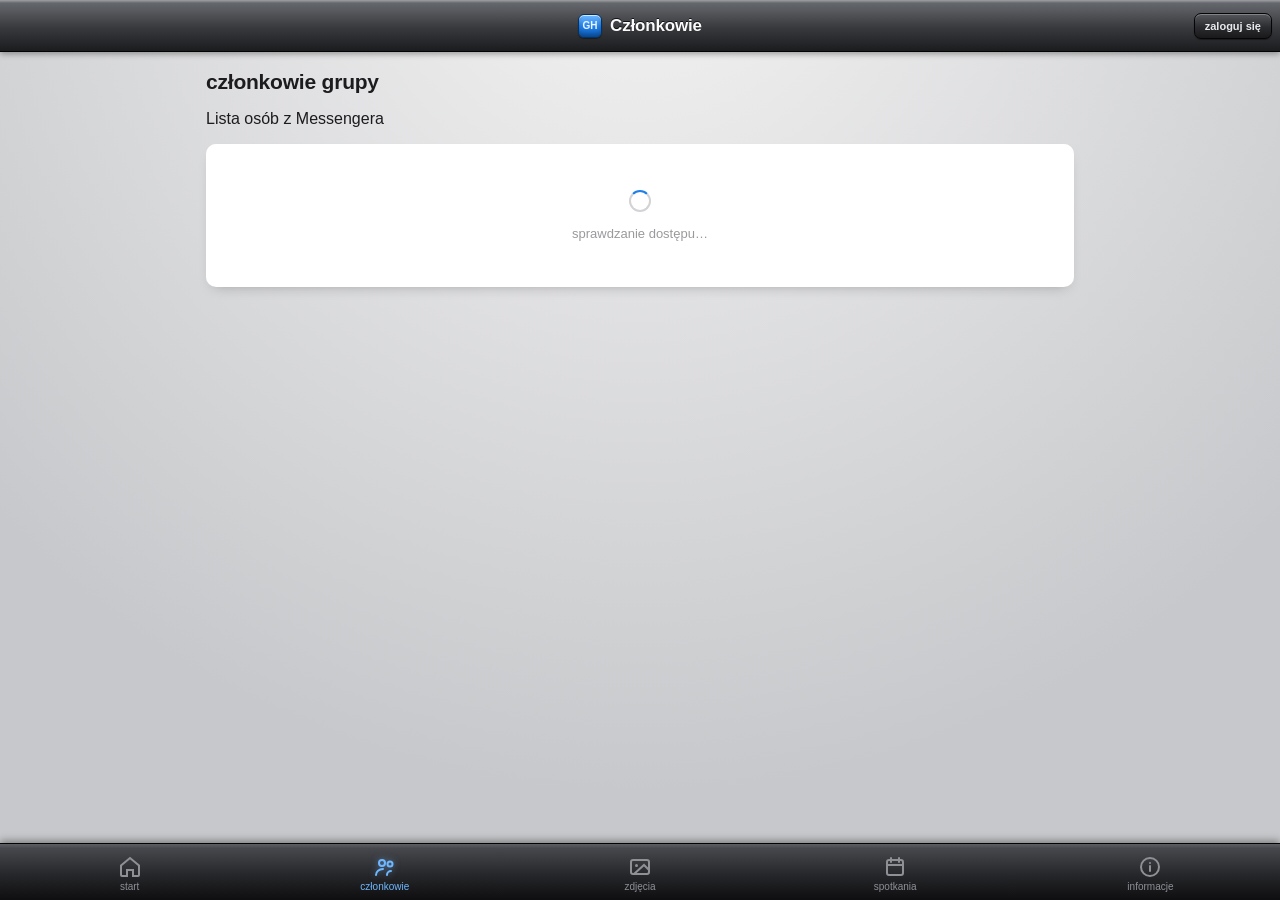
==== commit a3977212: "Add files via upload" ====
--- a/czlonkowie.html
+++ b/czlonkowie.html
@@ -45,6 +45,8 @@
     <div id="kim-jestesmy" class="page page-content active gated-page">
       <h2>członkowie grupy</h2>
       <p>Lista osób z Messengera</p>
+      <div class="gated-loading"><div class="spin"></div>sprawdzanie dostępu…</div>
+
       <div id="gated-real-content">
         <!-- Liczba w <strong> pod każdą osobą to liczba spotkań — zmień ręcznie na właściwą -->
         <div class="members-grid">
--- a/main.css
+++ b/main.css
@@ -375,6 +375,29 @@
 
 .tile-g8 .label{ font-size: 16px; }
 
+/* ================= GATED CONTENT — domyślnie ukryte, dopóki nie znamy stanu logowania ================= */
+#gated-real-content{ display: none; }
+
+.gated-loading{
+  background: var(--paper);
+  border-radius: var(--radius);
+  padding: 46px 22px;
+  text-align: center;
+  color: var(--muted);
+  font-size: 13px;
+  margin-top: 8px;
+  font-family: var(--sysfont);
+  box-shadow: 0 1px 0 rgba(255,255,255,.6) inset, 0 6px 14px -8px rgba(20,20,25,.35);
+}
+.gated-loading .spin{
+  width: 22px; height: 22px;
+  margin: 0 auto 14px;
+  border: 2px solid var(--row-line);
+  border-top-color: var(--blue-2);
+  border-radius: 50%;
+  animation: spin .7s linear infinite;
+}
+
 /* ================= GATED LOCK SCREEN ================= */
 .gallery-lock-screen{
   display: none;
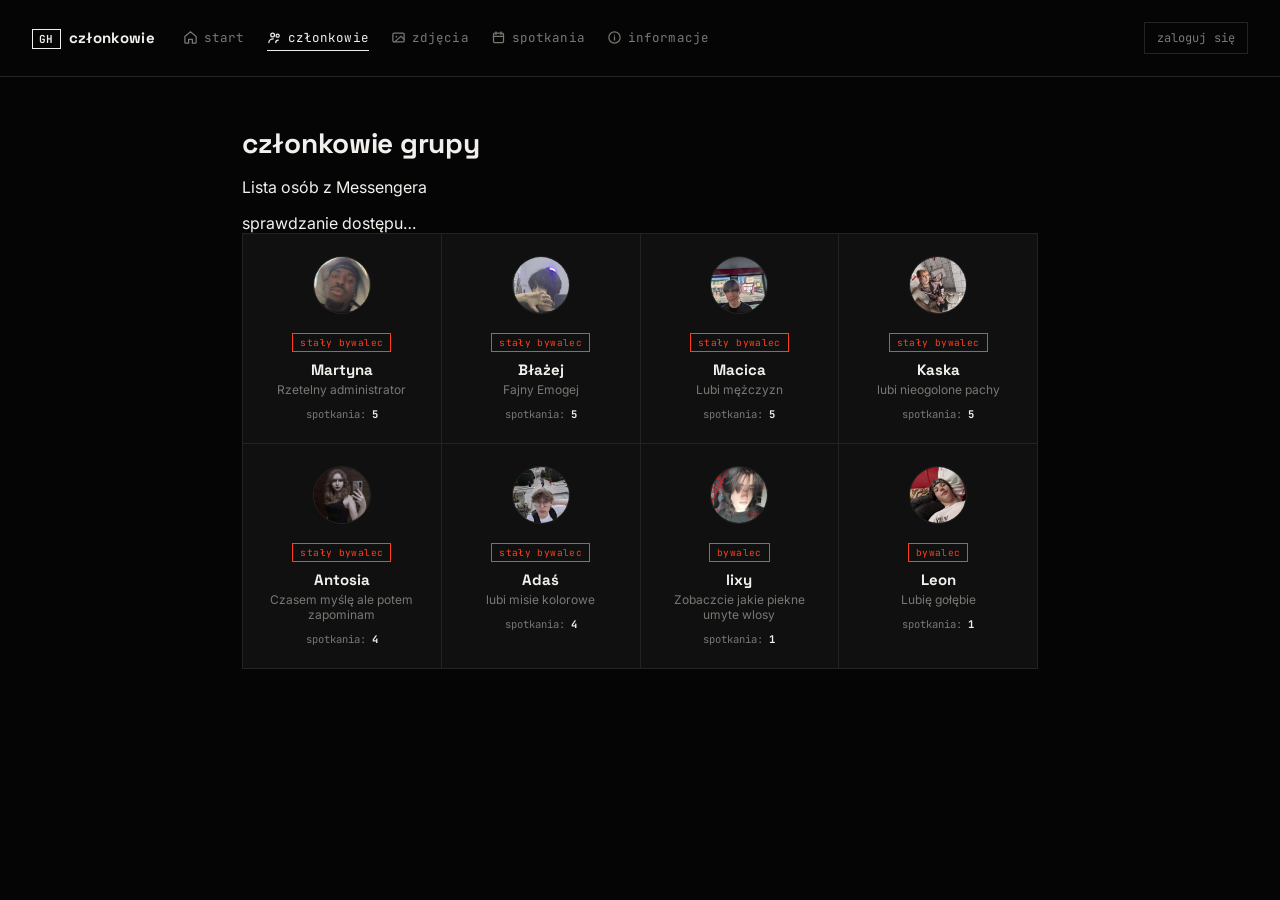
==== commit 4884dfc2: "Add files via upload" ====
--- a/czlonkowie.html
+++ b/czlonkowie.html
@@ -4,7 +4,7 @@
 <meta charset="UTF-8">
 <meta name="viewport" content="width=device-width, initial-scale=1.0">
 <title>Członkowie — Genzie Hub</title>
-<link rel="stylesheet" href="main.css">
+<link rel="stylesheet" href="style.css">
 </head>
 <body oncontextmenu="return false" ondragstart="return false">
   <div id="kod-modal" onclick="zamknijKodModal()">
--- a/style.css
+++ b/style.css
@@ -0,0 +1,809 @@
+/* =========================================================
+   GENZIE HUB — "Rejestr" (minimal) theme
+   Zasada: biały papier, jedna cienka linia, mono-etykiety,
+   zero cieni/gradientów/zaokrągleń. Jeden akcent koloru,
+   używany wyłącznie do stanów (aktywne / zablokowane / błąd).
+   ========================================================= */
+
+@import url('https://fonts.googleapis.com/css2?family=Space+Grotesk:wght@500;600;700&family=Inter:wght@400;500;600&family=JetBrains+Mono:wght@400;500;600&display=swap');
+
+:root{
+  --bg: #050505;
+  --panel: #101010;
+  --ink: #f2f0ec;
+  --muted: #7a7873;
+  --line: #232320;
+  --accent: #ff3d1f;
+  --radius: 0px;
+}
+
+*{ box-sizing: border-box; }
+html, body{ height: 100%; }
+
+html{ overflow-x: hidden; overscroll-behavior-x: none; touch-action: pan-y; }
+body{
+  overflow-x: hidden;
+  overscroll-behavior-x: none;
+  max-width: 100vw;
+  margin: 0;
+  font-family: 'Inter', sans-serif;
+  color: var(--ink);
+  background: var(--bg);
+  min-height: 100vh;
+  -webkit-tap-highlight-color: transparent;
+  -webkit-font-smoothing: antialiased;
+}
+
+::selection{ background: var(--ink); color: var(--bg); }
+
+a{ color: inherit; }
+
+img{ max-width: 100%; height: auto; }
+
+/* ================= TOPBAR ================= */
+.topbar{
+  position: sticky;
+  top: 0;
+  z-index: 20;
+  display: flex;
+  align-items: center;
+  gap: 28px;
+  padding: 22px 32px;
+  background: var(--bg);
+  border-bottom: 1px solid var(--line);
+  transition: padding .2s ease;
+}
+.topbar.collapsed{ padding: 13px 32px; }
+
+.logo{
+  display: flex;
+  align-items: baseline;
+  gap: 8px;
+  font-family: 'Space Grotesk', sans-serif;
+  font-weight: 700;
+  font-size: 15px;
+  letter-spacing: .02em;
+  white-space: nowrap;
+}
+.logo-mark{
+  font-family: 'JetBrains Mono', monospace;
+  font-size: 11px;
+  font-weight: 600;
+  padding: 2px 6px;
+  border: 1px solid var(--ink);
+  letter-spacing: .04em;
+}
+.logo-name{ text-transform: lowercase; }
+
+.nav-pills{
+  display: flex;
+  align-items: center;
+  gap: 22px;
+  flex: 1;
+  overflow-x: auto;
+}
+.nav-link{
+  display: flex;
+  align-items: center;
+  gap: 6px;
+  font-family: 'JetBrains Mono', monospace;
+  font-size: 12.5px;
+  text-transform: lowercase;
+  letter-spacing: .01em;
+  color: var(--muted);
+  text-decoration: none;
+  white-space: nowrap;
+  padding: 4px 0;
+  border-bottom: 1px solid transparent;
+  transition: color .12s ease, border-color .12s ease;
+}
+.nav-link svg{ width: 15px; height: 15px; flex-shrink: 0; }
+.nav-link:hover{ color: var(--ink); }
+.nav-link.active{ color: var(--ink); border-bottom-color: var(--ink); }
+
+.hamburger-btn{
+  display: none;
+  width: 36px;
+  height: 36px;
+  flex-shrink: 0;
+  align-items: center;
+  justify-content: center;
+  flex-direction: column;
+  gap: 4px;
+  border: 1px solid var(--line);
+  border-radius: 4px;
+  background: var(--panel);
+  cursor: pointer;
+  padding: 0;
+}
+.hamburger-btn span{
+  display: block;
+  width: 16px;
+  height: 2px;
+  background: var(--ink);
+  transition: transform .2s ease, opacity .2s ease;
+}
+.hamburger-btn.active span:nth-child(1){ transform: translateY(6px) rotate(45deg); }
+.hamburger-btn.active span:nth-child(2){ opacity: 0; }
+.hamburger-btn.active span:nth-child(3){ transform: translateY(-6px) rotate(-45deg); }
+
+.nav-backdrop{
+  display: none;
+  position: fixed;
+  inset: 0;
+  background: rgba(5,5,5,.65);
+  z-index: 25;
+}
+.nav-backdrop.active{ display: block; }
+
+.auth-pill{
+  font-family: 'JetBrains Mono', monospace;
+  font-size: 12px;
+  letter-spacing: .01em;
+  color: var(--muted);
+  border: 1px solid var(--line);
+  padding: 7px 12px;
+  cursor: pointer;
+  white-space: nowrap;
+  display: flex;
+  align-items: center;
+  gap: 8px;
+  transition: border-color .12s ease, color .12s ease;
+}
+.auth-pill:hover{ border-color: var(--ink); color: var(--ink); }
+.auth-pill.logged-in{ color: var(--ink); border-color: var(--ink); cursor: default; }
+.auth-pill .pfp{
+  width: 18px; height: 18px;
+  border-radius: 50%;
+  object-fit: cover;
+}
+.auth-pill .who{ font-weight: 600; }
+.auth-pill .logout-x{
+  color: var(--muted);
+  text-decoration: underline;
+  text-underline-offset: 2px;
+  cursor: pointer;
+}
+.auth-pill .logout-x:hover{ color: var(--accent); }
+
+/* ================= LAYOUT ================= */
+.page-wrap{
+  max-width: 860px;
+  margin: 0 auto;
+  padding: 0 32px;
+}
+.page{ display: none; }
+.page.active{ display: block; }
+.page-content{ display: none; }
+.page-content.active{ display: block; }
+
+.page-wrap h2{
+  font-family: 'Space Grotesk', sans-serif;
+  font-size: 28px;
+  font-weight: 700;
+  letter-spacing: -.01em;
+  margin: 48px 0 6px;
+}
+.page-wrap > p{
+  font-size: 14px;
+  color: var(--muted);
+  margin: 0 0 36px;
+}
+
+#spotkania{
+  border-top: 1px solid var(--line);
+  padding-top: 8px;
+}
+#spotkania h2, #spotkania > p{ margin-left: 0; }
+
+/* ================= GREETING (index) ================= */
+.greeting{
+  font-family: 'Space Grotesk', sans-serif;
+  font-weight: 700;
+  font-size: 28px;
+  letter-spacing: -.01em;
+  margin: 40px 0 0;
+}
+.greeting .who{ color: var(--accent); }
+.greeting-sub{
+  font-family: 'JetBrains Mono', monospace;
+  font-size: 12px;
+  color: var(--muted);
+  margin: 8px 0 0;
+}
+
+/* ================= HOMEPAGE: BENTO MOSAIC ================= */
+.bento{
+  display: grid;
+  grid-template-columns: repeat(4, minmax(0, 1fr));
+  grid-auto-rows: 128px;
+  grid-auto-flow: dense;
+  gap: 14px;
+  margin: 40px 0 60px;
+}
+.tile{
+  display: flex;
+  flex-direction: column;
+  justify-content: flex-end;
+  gap: 4px;
+  min-width: 0;
+  padding: 20px;
+  background: var(--panel);
+  border: 1px solid var(--line);
+  border-radius: 4px;
+  text-decoration: none;
+  color: var(--ink);
+  cursor: pointer;
+  position: relative;
+  overflow: hidden;
+  transition: transform .18s ease, box-shadow .18s ease, border-color .18s ease, background-color .18s ease;
+}
+.tile::after{
+  content: '';
+  position: absolute;
+  inset: 0;
+  background: radial-gradient(160px 120px at 85% -10%, color-mix(in srgb, var(--accent) 16%, transparent), transparent 70%);
+  opacity: 0;
+  transition: opacity .2s ease;
+  pointer-events: none;
+}
+.tile:hover{
+  transform: translateY(-3px);
+  border-color: color-mix(in srgb, var(--accent) 45%, var(--line));
+  box-shadow: 0 14px 30px -12px rgba(0,0,0,.55);
+}
+.tile:hover::after{ opacity: 1; }
+.tile:hover .icon-wrap{ border-color: var(--accent); color: var(--accent); background: color-mix(in srgb, var(--accent) 12%, transparent); }
+.tile .icon-wrap{
+  width: 34px; height: 34px;
+  margin-bottom: auto;
+  flex-shrink: 0;
+  display: flex; align-items: center; justify-content: center;
+  border: 1px solid var(--line);
+  border-radius: 4px;
+  background: color-mix(in srgb, var(--ink) 4%, transparent);
+  transition: border-color .18s ease, color .18s ease, background-color .18s ease;
+}
+.tile .icon-wrap svg{ width: 16px; height: 16px; }
+.tile .label{
+  font-family: 'Space Grotesk', sans-serif;
+  font-weight: 600;
+  font-size: 15px;
+  overflow-wrap: break-word;
+  position: relative;
+}
+.tile .sub{
+  font-family: 'JetBrains Mono', monospace;
+  font-size: 10.5px;
+  color: var(--muted);
+  position: relative;
+}
+
+/* mozaika: różne rozmiary kafelków */
+.tile-g8{ grid-column: span 2; grid-row: span 2; }
+.tile-g4{ grid-column: span 2; }
+.tile-g7{ grid-column: span 2; }
+.tile-g5{ grid-column: span 1; }
+.tile-g6{ grid-column: span 1; }
+.tile-g2{ grid-column: span 2; }
+
+.tile-g8 .label{ font-size: 19px; }
+
+/* ================= GATED LOCK SCREEN ================= */
+.gallery-lock-screen{
+  display: none;
+  border: 1px dashed var(--line);
+  padding: 60px 24px;
+  text-align: center;
+  color: var(--muted);
+  font-size: 13px;
+  margin-top: 10px;
+}
+.gallery-lock-screen .lock-icon{
+  width: 30px; height: 30px;
+  margin: 0 auto 14px;
+  color: var(--ink);
+}
+.gallery-lock-screen .lock-icon svg{ width: 100%; height: 100%; }
+.gallery-lock-screen button{
+  margin-top: 18px;
+  font-family: 'JetBrains Mono', monospace;
+  font-size: 12px;
+  background: var(--ink);
+  color: var(--bg);
+  border: 1px solid var(--ink);
+  padding: 9px 16px;
+  cursor: pointer;
+}
+.gallery-lock-screen button:hover{ background: var(--accent); border-color: var(--accent); }
+
+/* ================= GALERIA ================= */
+.cat-filters{
+  display: flex;
+  gap: 0;
+  border: 1px solid var(--line);
+  width: fit-content;
+  margin-bottom: 28px;
+}
+.cat-btn{
+  font-family: 'JetBrains Mono', monospace;
+  font-size: 11.5px;
+  text-transform: lowercase;
+  padding: 8px 14px;
+  color: var(--muted);
+  cursor: pointer;
+  border-right: 1px solid var(--line);
+  transition: color .12s ease, background-color .12s ease;
+}
+.cat-btn:last-child{ border-right: none; }
+.cat-btn:hover{ color: var(--ink); }
+.cat-btn.active{ background: var(--ink); color: var(--bg); }
+
+.gallery-grid{
+  display: grid;
+  grid-template-columns: repeat(auto-fill, minmax(min(240px, 100%), 1fr));
+  gap: 1px;
+  background: var(--line);
+  border: 1px solid var(--line);
+  margin-bottom: 60px;
+}
+.polaroid{
+  position: relative;
+  min-width: 0;
+  background: var(--panel);
+  aspect-ratio: 1;
+  overflow: hidden;
+}
+.polaroid.hidden{ display: none; }
+.polaroid img{
+  width: 100%; height: 100%;
+  object-fit: cover;
+  display: block;
+  cursor: pointer;
+  filter: grayscale(.15);
+  transition: filter .2s ease, transform .3s ease;
+}
+.polaroid:hover img{ filter: grayscale(0); transform: scale(1.02); }
+.polaroid .tag{
+  position: absolute;
+  left: 0; right: 0; bottom: 0;
+  padding: 6px 8px;
+  font-family: 'JetBrains Mono', monospace;
+  font-size: 10px;
+  color: #fff;
+  background: linear-gradient(to top, rgba(0,0,0,.65), transparent);
+  opacity: 0;
+  transition: opacity .15s ease;
+  pointer-events: none;
+}
+.polaroid:hover .tag{ opacity: 1; }
+
+.polaroid .lock-overlay{
+  display: none;
+  position: absolute; inset: 0;
+  background: rgba(18,18,18,.92);
+  color: #fff;
+  flex-direction: column;
+  align-items: center;
+  justify-content: center;
+  gap: 8px;
+  font-family: 'JetBrains Mono', monospace;
+  font-size: 10.5px;
+  letter-spacing: .05em;
+  text-transform: lowercase;
+  cursor: pointer;
+}
+.polaroid .lock-overlay .lock-icon{ width: 20px; height: 20px; }
+.polaroid .lock-overlay .lock-icon svg{ width: 100%; height: 100%; }
+.polaroid[data-blokada="y"] .lock-overlay{ display: flex; }
+.polaroid[data-blokada="y"].odblokowane .lock-overlay{ display: none; }
+
+/* ================= SPOTKANIA / RSVP ================= */
+.meetings-list{
+  display: flex;
+  flex-direction: column;
+  gap: 1px;
+  background: var(--line);
+  border: 1px solid var(--line);
+  margin-bottom: 60px;
+}
+.rsvp-card{
+  background: var(--panel);
+  padding: 26px 24px;
+}
+.rsvp-head h3{
+  font-family: 'Space Grotesk', sans-serif;
+  font-size: 18px;
+  font-weight: 700;
+  margin: 0 0 2px;
+}
+.rsvp-head p{
+  font-family: 'JetBrains Mono', monospace;
+  font-size: 11.5px;
+  color: var(--muted);
+  margin: 0 0 20px;
+}
+.rsvp-choice{
+  display: flex;
+  gap: 0;
+  border: 1px solid var(--line);
+  width: fit-content;
+  margin-bottom: 14px;
+}
+.rsvp-btn{
+  font-family: 'JetBrains Mono', monospace;
+  font-size: 12px;
+  padding: 10px 18px;
+  background: var(--panel);
+  border: none;
+  border-right: 1px solid var(--line);
+  color: var(--ink);
+  cursor: pointer;
+  transition: background-color .12s ease, color .12s ease;
+}
+.rsvp-btn:last-child{ border-right: none; }
+.rsvp-btn:hover{ background: var(--bg); }
+.rsvp-btn.selected.tak{ background: var(--ink); color: var(--bg); }
+.rsvp-btn.selected.nie{ background: var(--accent); color: #fff; }
+
+.rsvp-time-row{
+  display: flex;
+  align-items: center;
+  gap: 10px;
+  margin-bottom: 16px;
+  font-family: 'JetBrains Mono', monospace;
+  font-size: 12px;
+  color: var(--muted);
+}
+.rsvp-time{
+  font-family: 'JetBrains Mono', monospace;
+  font-size: 13px;
+  border: 1px solid var(--line);
+  background: var(--panel);
+  padding: 7px 10px;
+  color: var(--ink);
+}
+
+.rsvp-save{
+  font-family: 'JetBrains Mono', monospace;
+  font-size: 12px;
+  background: var(--ink);
+  color: var(--bg);
+  border: 1px solid var(--ink);
+  padding: 9px 18px;
+  cursor: pointer;
+  margin-bottom: 12px;
+}
+.rsvp-save:hover{ background: var(--accent); border-color: var(--accent); }
+
+.rsvp-status{
+  font-family: 'JetBrains Mono', monospace;
+  font-size: 11.5px;
+  color: var(--accent);
+  min-height: 16px;
+  margin-bottom: 18px;
+}
+.rsvp-status.ok{ color: var(--muted); }
+
+.rsvp-attendees{
+  border-top: 1px solid var(--line);
+  padding-top: 16px;
+}
+.attendees-tytul{
+  font-family: 'JetBrains Mono', monospace;
+  font-size: 10.5px;
+  text-transform: lowercase;
+  letter-spacing: .04em;
+  color: var(--muted);
+  margin-bottom: 6px;
+}
+.attendees-tytul.nie{ margin-top: 12px; }
+.attendees-lista{
+  list-style: none;
+  margin: 0;
+  padding: 0;
+  display: flex;
+  flex-wrap: wrap;
+  gap: 6px;
+}
+.attendees-lista li{
+  font-size: 12.5px;
+  border: 1px solid var(--line);
+  padding: 4px 9px;
+}
+.attendees-lista.nie li{ color: var(--muted); text-decoration: line-through; }
+.attendees-brak{
+  font-family: 'JetBrains Mono', monospace;
+  font-size: 11.5px;
+  color: var(--muted);
+}
+
+/* ================= CZŁONKOWIE ================= */
+.members-grid{
+  display: grid;
+  grid-template-columns: repeat(auto-fill, minmax(min(160px, 100%), 1fr));
+  gap: 1px;
+  background: var(--line);
+  border: 1px solid var(--line);
+  margin-bottom: 60px;
+}
+.member-card{
+  background: var(--panel);
+  min-width: 0;
+  padding: 22px 16px;
+  text-align: center;
+  transition: background-color .15s ease;
+}
+.member-card:hover{ background: #171715; }
+.member-card img{
+  width: 58px; height: 58px;
+  border-radius: 50%;
+  object-fit: cover;
+  border: 1px solid var(--line);
+  margin-bottom: 12px;
+  background: var(--bg);
+  filter: grayscale(.2);
+}
+.member-card h3{
+  font-family: 'Space Grotesk', sans-serif;
+  font-size: 15px;
+  font-weight: 700;
+  margin: 0 0 3px;
+}
+.member-card p{ margin: 0; font-size: 12px; color: var(--muted); }
+.member-card .meeting-count{
+  font-family: 'JetBrains Mono', monospace;
+  font-size: 10.5px;
+  margin-top: 10px;
+  color: var(--muted);
+}
+.member-card .meeting-count strong{ color: var(--ink); }
+
+.badge{
+  display: inline-block;
+  font-family: 'JetBrains Mono', monospace;
+  font-size: 9.5px;
+  text-transform: lowercase;
+  letter-spacing: .04em;
+  color: var(--accent);
+  border: 1px solid var(--accent);
+  padding: 2px 7px;
+  margin-bottom: 8px;
+}
+
+.member-card.tier-4 img, .member-card.tier-5 img{ border-color: var(--accent); }
+.member-card.tier-5{ background: #140b09; }
+
+/* ================= LOGIN MODAL ================= */
+#login-modal{
+  display: none;
+  position: fixed; inset: 0; z-index: 1000;
+  background: rgba(18,18,18,.55);
+  align-items: center; justify-content: center;
+  padding: 20px;
+}
+.login-box{
+  background: var(--panel);
+  border: 1px solid var(--ink);
+  padding: 32px;
+  width: 100%;
+  max-width: 340px;
+}
+.login-box h3{
+  display: flex;
+  align-items: center;
+  gap: 8px;
+  font-family: 'Space Grotesk', sans-serif;
+  font-size: 17px;
+  margin: 0 0 6px;
+}
+.login-box h3 svg{ width: 16px; height: 16px; }
+.login-box p{
+  font-size: 12.5px;
+  color: var(--muted);
+  margin: 0 0 20px;
+}
+.login-box input{
+  width: 100%;
+  font-family: 'JetBrains Mono', monospace;
+  font-size: 13px;
+  border: 1px solid var(--line);
+  background: var(--bg);
+  padding: 11px 12px;
+  margin-bottom: 10px;
+  color: var(--ink);
+}
+.login-box input:focus{ outline: none; border-color: var(--ink); }
+.login-error{
+  font-family: 'JetBrains Mono', monospace;
+  font-size: 11.5px;
+  color: var(--accent);
+  min-height: 14px;
+  margin-bottom: 8px;
+}
+.login-btns{
+  display: flex;
+  gap: 8px;
+  margin-top: 10px;
+}
+.login-btns button{
+  flex: 1;
+  font-family: 'JetBrains Mono', monospace;
+  font-size: 12px;
+  padding: 10px;
+  border: 1px solid var(--ink);
+  background: var(--panel);
+  color: var(--ink);
+  cursor: pointer;
+}
+.login-btns button.btn-primary{ background: var(--ink); color: var(--bg); }
+.login-btns button:hover{ background: var(--accent); border-color: var(--accent); color: #fff; }
+
+/* ================= KOD MODAL (blokada zdjęcia) ================= */
+#kod-modal{
+  display: none;
+  position: fixed; inset: 0; z-index: 1000;
+  background: rgba(18,18,18,.55);
+  align-items: center; justify-content: center;
+  padding: 20px;
+}
+.kod-box{
+  background: var(--panel);
+  border: 1px solid var(--ink);
+  padding: 32px;
+  width: 100%;
+  max-width: 300px;
+  text-align: center;
+}
+.kod-box h3{
+  display: flex;
+  align-items: center;
+  justify-content: center;
+  gap: 8px;
+  font-family: 'Space Grotesk', sans-serif;
+  font-size: 16px;
+  margin: 0 0 6px;
+}
+.kod-box h3 svg{ width: 15px; height: 15px; }
+.kod-box p{ font-size: 12.5px; color: var(--muted); margin: 0 0 18px; }
+.kod-box input{
+  width: 100%;
+  text-align: center;
+  letter-spacing: .5em;
+  font-family: 'JetBrains Mono', monospace;
+  font-size: 20px;
+  border: 1px solid var(--line);
+  background: var(--bg);
+  padding: 12px;
+  margin-bottom: 10px;
+  color: var(--ink);
+}
+.kod-box input:focus{ outline: none; border-color: var(--ink); }
+.kod-error{
+  font-family: 'JetBrains Mono', monospace;
+  font-size: 11.5px;
+  color: var(--accent);
+  min-height: 14px;
+  margin-bottom: 8px;
+}
+.kod-btns{ display: flex; gap: 8px; }
+.kod-btns button{
+  flex: 1;
+  font-family: 'JetBrains Mono', monospace;
+  font-size: 12px;
+  padding: 10px;
+  border: 1px solid var(--ink);
+  background: var(--panel);
+  cursor: pointer;
+}
+.kod-btns .btn-ok{ background: var(--ink); color: var(--bg); }
+.kod-btns button:hover{ background: var(--accent); border-color: var(--accent); color: #fff; }
+
+/* ================= LIGHTBOX ================= */
+#lightbox{
+  display: none;
+  position: fixed; inset: 0; z-index: 1000;
+  background: rgba(18,18,18,.94);
+  align-items: center; justify-content: center;
+  padding: 20px;
+}
+#lightbox img{
+  max-width: 88%; max-height: 84%;
+  border: 1px solid rgba(255,255,255,.2);
+}
+
+/* ================= IMG SPINNER ================= */
+.img-spin-wrap{ position: relative; display: contents; }
+.img-spin{
+  position: absolute;
+  inset: 0;
+  margin: auto;
+  width: 18px; height: 18px;
+  border: 2px solid var(--line);
+  border-top-color: var(--ink);
+  border-radius: 50%;
+  animation: spin .7s linear infinite;
+}
+@keyframes spin{ to{ transform: rotate(360deg); } }
+.img-fading{ opacity: 0; transition: opacity .25s ease; }
+.img-fading.img-loaded{ opacity: 1; }
+
+/* ================= RESPONSYWNOŚĆ ================= */
+@media (max-width: 860px){
+  .bento{ grid-template-columns: repeat(3, minmax(0, 1fr)); }
+}
+
+@media (max-width: 720px){
+  .topbar{ padding: 14px 16px; gap: 12px; flex-wrap: nowrap; }
+  .topbar.collapsed{ padding: 10px 16px; }
+  .page-wrap{ padding: 0 16px; }
+  .page-wrap h2{ font-size: 22px; margin: 32px 0 6px; }
+  .greeting{ font-size: 21px; margin-top: 26px; }
+
+  .logo{ font-size: 13px; }
+
+  /* hamburger appears, inline pill-list becomes a slide-in drawer */
+  .hamburger-btn{ display: flex; order: 3; }
+  .auth-pill{ order: 2; margin-left: auto; font-size: 11px; padding: 6px 10px; }
+  .auth-pill .who{ max-width: 70px; overflow: hidden; text-overflow: ellipsis; white-space: nowrap; }
+
+  .nav-pills{
+    position: fixed;
+    top: 0;
+    right: 0;
+    z-index: 30;
+    height: 100vh;
+    width: min(78vw, 280px);
+    margin: 0;
+    background: var(--bg);
+    border-left: 1px solid var(--line);
+    flex-direction: column;
+    align-items: stretch;
+    gap: 0;
+    padding: 84px 22px 24px;
+    overflow-y: auto;
+    transform: translateX(100%);
+    transition: transform .25s ease;
+  }
+  .nav-pills.open{ transform: translateX(0); }
+  .nav-link{
+    width: 100%;
+    padding: 15px 2px;
+    font-size: 13.5px;
+    border-bottom: 1px solid var(--line);
+    border-bottom-width: 1px;
+  }
+  .nav-link.active{ border-bottom-color: var(--accent); }
+
+  .bento{ grid-template-columns: repeat(2, minmax(0, 1fr)); grid-auto-rows: 118px; gap: 10px; }
+  .tile{ padding: 16px; }
+  .tile-g8, .tile-g4, .tile-g7, .tile-g2{ grid-column: span 2; }
+
+  .cat-filters{ width: 100%; overflow-x: auto; flex-wrap: nowrap; -webkit-overflow-scrolling: touch; }
+  .cat-btn{ flex-shrink: 0; }
+
+  .gallery-grid{ grid-template-columns: repeat(2, minmax(0, 1fr)); }
+  .members-grid{ grid-template-columns: repeat(2, minmax(0, 1fr)); }
+
+  .rsvp-card{ padding: 20px 16px; }
+  .login-box, .kod-box{ padding: 24px 20px; }
+}
+
+@media (max-width: 480px){
+  .bento{ grid-template-columns: repeat(2, minmax(0, 1fr)); grid-auto-rows: 104px; }
+  .tile .label{ font-size: 13.5px; }
+  .tile-g8 .label{ font-size: 16px; }
+  .tile .icon-wrap{ width: 28px; height: 28px; }
+  .tile .icon-wrap svg{ width: 14px; height: 14px; }
+
+  .gallery-grid{ grid-template-columns: repeat(2, minmax(0, 1fr)); }
+  .members-grid{ grid-template-columns: minmax(0, 1fr) minmax(0, 1fr); }
+  .member-card{ padding: 16px 10px; }
+
+  .page-wrap h2{ font-size: 20px; }
+  .page-wrap > p{ font-size: 13px; margin-bottom: 26px; }
+}
+
+@media (prefers-reduced-motion: reduce){
+  *{ animation: none !important; transition: none !important; }
+}
